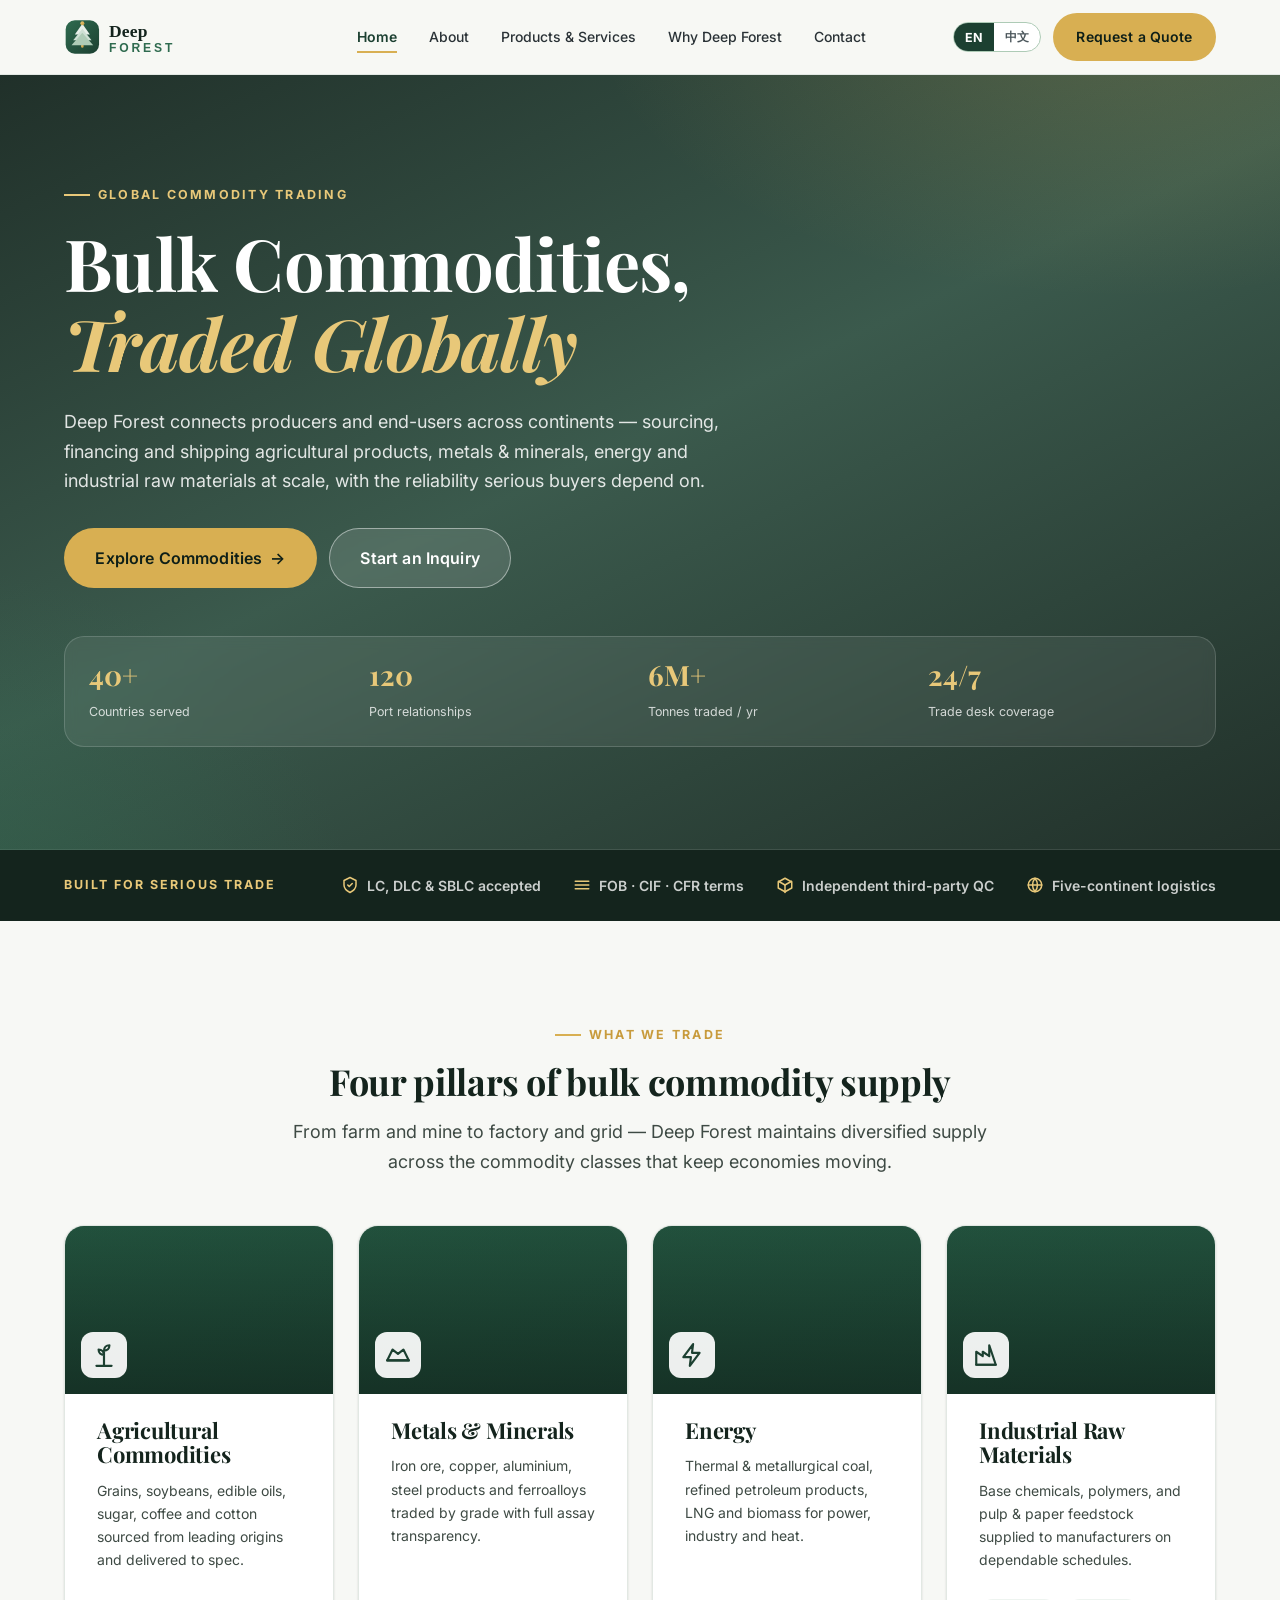
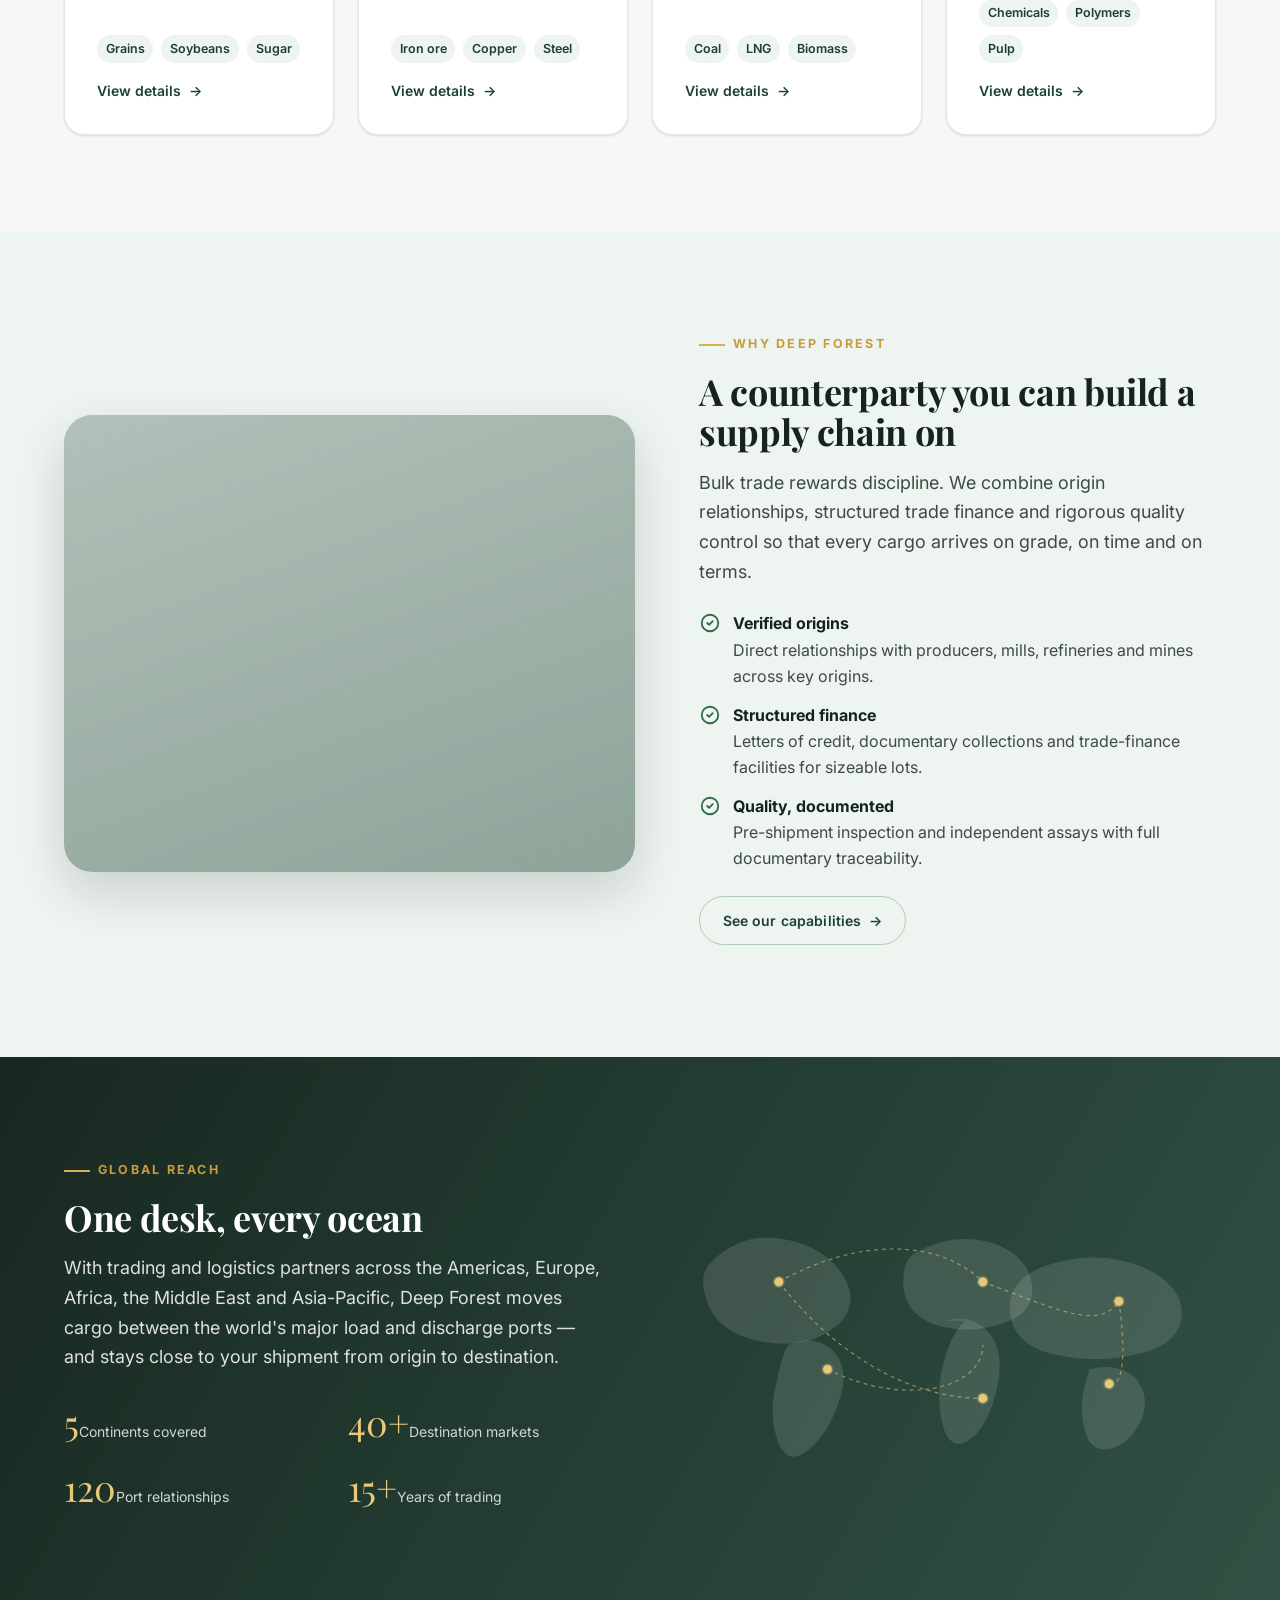
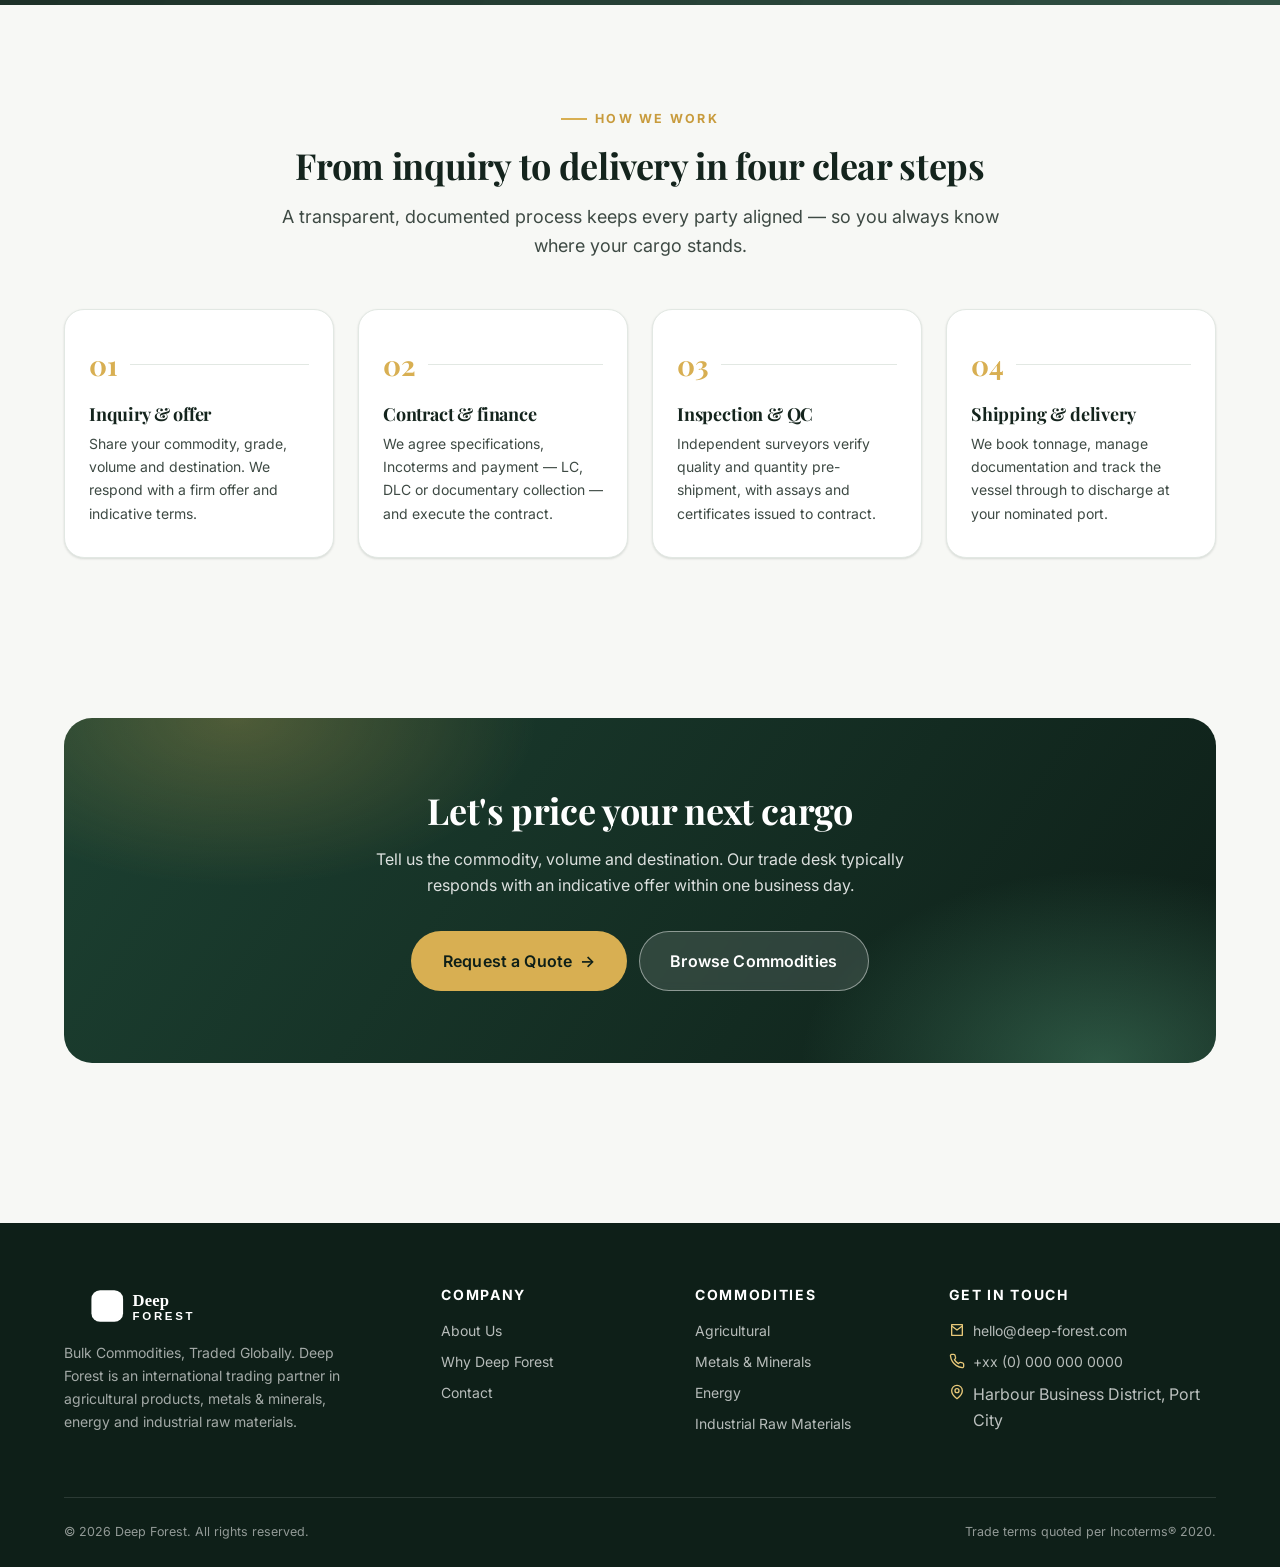
==== index.html @ 73014ac4 "Initial commit: deep-forest bilingual site" ====
<!DOCTYPE html>
<html lang="en">
<head>
  <meta charset="UTF-8" />
  <meta name="viewport" content="width=device-width, initial-scale=1.0" />
  <title>Deep Forest — Bulk Commodities, Traded Globally</title>
  <meta name="description" content="Deep Forest is a global trading partner in bulk commodities — agricultural products, metals & minerals, energy and industrial raw materials — delivered reliably across continents." />
  <meta name="theme-color" content="#1c4031" />

  <!-- Open Graph -->
  <meta property="og:type" content="website" />
  <meta property="og:site_name" content="Deep Forest" />
  <meta property="og:title" content="Deep Forest — Bulk Commodities, Traded Globally" />
  <meta property="og:description" content="A trusted partner for large-scale international trade in agricultural products, metals & minerals, energy and industrial raw materials." />
  <meta property="og:image" content="https://images.unsplash.com/photo-1448375240586-882707db888b?auto=format&fit=crop&w=1200&q=70" />
  <meta name="twitter:card" content="summary_large_image" />

  <link rel="icon" type="image/svg+xml" href="favicon.svg" />
  <link rel="preconnect" href="https://fonts.googleapis.com" />
  <link rel="preconnect" href="https://fonts.gstatic.com" crossorigin />
  <link href="https://fonts.googleapis.com/css2?family=Inter:wght@400;500;600;700&family=Playfair+Display:ital,wght@0,500;0,600;0,700;1,500;1,600&display=swap" rel="stylesheet" />
  <link rel="stylesheet" href="assets/styles.css" />
</head>
<body data-current-lang="en">
  <a class="skip-link" href="#main" data-en="Skip to main content" data-zh="跳到主要内容">Skip to main content</a>

  <!-- ===================== HEADER ===================== -->
  <header class="site-header">
    <div class="container header-inner">
      <a href="index.html" class="brand" aria-label="Deep Forest — home">
        <img src="assets/logo.svg" alt="Deep Forest" width="248" height="48" />
      </a>

      <nav class="primary-nav" aria-label="Primary">
        <ul class="nav-list">
          <li><a href="index.html" aria-current="page" data-en="Home" data-zh="首页">Home</a></li>
          <li><a href="about.html" data-en="About" data-zh="关于我们">About</a></li>
          <li><a href="products.html" data-en="Products &amp; Services" data-zh="产品与服务">Products &amp; Services</a></li>
          <li><a href="capabilities.html" data-en="Why Deep Forest" data-zh="选择我们">Why Deep Forest</a></li>
          <li><a href="contact.html" data-en="Contact" data-zh="联系我们">Contact</a></li>
        </ul>
      </nav>

      <div class="header-actions">
        <div class="lang-toggle" role="group" aria-label="Language">
          <button type="button" data-lang="en" aria-pressed="true">EN</button>
          <button type="button" data-lang="zh" aria-pressed="false">中文</button>
        </div>
        <a href="contact.html" class="btn btn--gold btn--header" data-en="Request a Quote" data-zh="获取报价">Request a Quote</a>
        <button class="nav-toggle" type="button" aria-expanded="false" aria-controls="primary-nav" data-en-aria="Toggle menu" data-zh-aria="切换菜单" aria-label="Toggle menu">
          <span class="bars" aria-hidden="true"></span>
        </button>
      </div>
    </div>
  </header>
  <div class="nav-backdrop" aria-hidden="true"></div>

  <main id="main">
    <!-- ===================== HERO ===================== -->
    <section class="hero">
      <div class="container hero-inner">
        <div class="hero-content">
          <span class="eyebrow" data-en="Global Commodity Trading" data-zh="全球大宗商品贸易">Global Commodity Trading</span>
          <h1 data-en="Bulk Commodities," data-zh="大宗商品，">Bulk Commodities,
            <span class="accent" data-en="Traded Globally" data-zh="全球贸易">Traded Globally</span>
          </h1>
          <p class="hero-sub" data-en="Deep Forest connects producers and end-users across continents — sourcing, financing and shipping agricultural products, metals &amp; minerals, energy and industrial raw materials at scale, with the reliability serious buyers depend on." data-zh="Deep Forest（深林）连接全球的生产商与终端用户——大规模采购、融资并运输农产品、金属与矿产、能源及工业原材料，以严谨买家所信赖的可靠性履约交付。">Deep Forest connects producers and end-users across continents — sourcing, financing and shipping agricultural products, metals &amp; minerals, energy and industrial raw materials at scale, with the reliability serious buyers depend on.</p>
          <div class="hero-cta">
            <a href="products.html" class="btn btn--gold btn--lg" data-en="Explore Commodities" data-zh="浏览商品">Explore Commodities <span class="arrow" aria-hidden="true">→</span></a>
            <a href="contact.html" class="btn btn--light btn--lg" data-en="Start an Inquiry" data-zh="开始咨询">Start an Inquiry</a>
          </div>
        </div>

        <div class="hero-stats reveal" aria-label="Key figures">
          <div class="stat">
            <span class="num">40+</span>
            <span class="label" data-en="Countries served" data-zh="服务国家">Countries served</span>
          </div>
          <div class="stat">
            <span class="num">120</span>
            <span class="label" data-en="Port relationships" data-zh="合作港口">Port relationships</span>
          </div>
          <div class="stat">
            <span class="num">6M+</span>
            <span class="label" data-en="Tonnes traded / yr" data-zh="年交易量（吨）">Tonnes traded / yr</span>
          </div>
          <div class="stat">
            <span class="num">24/7</span>
            <span class="label" data-en="Trade desk coverage" data-zh="交易台全天候">Trade desk coverage</span>
          </div>
        </div>
      </div>
    </section>

    <!-- ===================== TRUST BAR ===================== -->
    <section class="trust-bar">
      <div class="container">
        <span class="trust-label" data-en="Built for serious trade" data-zh="为严谨贸易而建">Built for serious trade</span>
        <ul class="trust-items">
          <li>
            <svg viewBox="0 0 24 24" fill="none" stroke-width="2" stroke-linecap="round" stroke-linejoin="round" aria-hidden="true"><path d="M12 2 4 6v6c0 5 3.4 7.7 8 10 4.6-2.3 8-5 8-10V6l-8-4z"/><path d="m9 12 2 2 4-4"/></svg>
            <span data-en="LC, DLC &amp; SBLC accepted" data-zh="接受 LC / DLC / SBLC">LC, DLC &amp; SBLC accepted</span>
          </li>
          <li>
            <svg viewBox="0 0 24 24" fill="none" stroke-width="2" stroke-linecap="round" stroke-linejoin="round" aria-hidden="true"><path d="M3 7h18M3 12h18M3 17h18"/></svg>
            <span data-en="FOB · CIF · CFR terms" data-zh="FOB · CIF · CFR 条款">FOB · CIF · CFR terms</span>
          </li>
          <li>
            <svg viewBox="0 0 24 24" fill="none" stroke-width="2" stroke-linecap="round" stroke-linejoin="round" aria-hidden="true"><path d="M21 16V8l-9-5-9 5v8l9 5 9-5z"/><path d="m3.3 7 8.7 5 8.7-5"/><path d="M12 22V12"/></svg>
            <span data-en="Independent third-party QC" data-zh="独立第三方质检">Independent third-party QC</span>
          </li>
          <li>
            <svg viewBox="0 0 24 24" fill="none" stroke-width="2" stroke-linecap="round" stroke-linejoin="round" aria-hidden="true"><circle cx="12" cy="12" r="9"/><path d="M3 12h18M12 3a14 14 0 0 1 0 18M12 3a14 14 0 0 0 0 18"/></svg>
            <span data-en="Five-continent logistics" data-zh="五大洲物流">Five-continent logistics</span>
          </li>
        </ul>
      </div>
    </section>

    <!-- ===================== CATEGORY HIGHLIGHTS ===================== -->
    <section class="section" id="commodities">
      <div class="container">
        <div class="section-head center reveal">
          <span class="eyebrow" data-en="What We Trade" data-zh="我们的经营品类">What We Trade</span>
          <h2 data-en="Four pillars of bulk commodity supply" data-zh="大宗商品供应的四大支柱">Four pillars of bulk commodity supply</h2>
          <p data-en="From farm and mine to factory and grid — Deep Forest maintains diversified supply across the commodity classes that keep economies moving." data-zh="从农场、矿山到工厂与电网——Deep Forest 在维系经济运转的各类大宗商品中保持多元化供应。">From farm and mine to factory and grid — Deep Forest maintains diversified supply across the commodity classes that keep economies moving.</p>
        </div>

        <div class="grid grid-4">
          <!-- Agricultural -->
          <article class="card cat-card reveal">
            <div class="cat-visual" style="background-image:linear-gradient(150deg,rgba(28,64,49,.15),rgba(28,64,49,.35)),url('https://images.unsplash.com/photo-1574323347407-f5e1ad6d020b?auto=format&fit=crop&w=800&q=70')">
              <span class="cat-icon" aria-hidden="true">
                <svg viewBox="0 0 24 24" fill="none" stroke-width="2" stroke-linecap="round" stroke-linejoin="round"><path d="M12 22V8M12 8c0-3 2-5 5-5 0 3-2 5-5 5zM12 12c0-3-2-5-5-5 0 3 2 5 5 5z"/><path d="M5 22h14"/></svg>
              </span>
            </div>
            <div class="cat-body">
              <h3 data-en="Agricultural Commodities" data-zh="农产品">Agricultural Commodities</h3>
              <p data-en="Grains, soybeans, edible oils, sugar, coffee and cotton sourced from leading origins and delivered to spec." data-zh="谷物、大豆、食用油、食糖、咖啡与棉花，源自主要产区，按规格交付。">Grains, soybeans, edible oils, sugar, coffee and cotton sourced from leading origins and delivered to spec.</p>
              <ul class="cat-tags">
                <li data-en="Grains" data-zh="谷物">Grains</li>
                <li data-en="Soybeans" data-zh="大豆">Soybeans</li>
                <li data-en="Sugar" data-zh="食糖">Sugar</li>
              </ul>
              <a href="products.html#agricultural" class="card-link" data-en="View details" data-zh="查看详情">View details <span class="arrow" aria-hidden="true">→</span></a>
            </div>
          </article>

          <!-- Metals -->
          <article class="card cat-card reveal d1">
            <div class="cat-visual" style="background-image:linear-gradient(150deg,rgba(28,64,49,.15),rgba(28,64,49,.35)),url('https://images.unsplash.com/photo-1605557202138-077a1597d56e?auto=format&fit=crop&w=800&q=70')">
              <span class="cat-icon" aria-hidden="true">
                <svg viewBox="0 0 24 24" fill="none" stroke-width="2" stroke-linecap="round" stroke-linejoin="round"><path d="M2 17 7 7l5 4 5-4 5 10z"/><path d="M2 17h20"/></svg>
              </span>
            </div>
            <div class="cat-body">
              <h3 data-en="Metals &amp; Minerals" data-zh="金属与矿产">Metals &amp; Minerals</h3>
              <p data-en="Iron ore, copper, aluminium, steel products and ferroalloys traded by grade with full assay transparency." data-zh="铁矿石、铜、铝、钢材与铁合金，按品级交易，化验数据完全透明。">Iron ore, copper, aluminium, steel products and ferroalloys traded by grade with full assay transparency.</p>
              <ul class="cat-tags">
                <li data-en="Iron ore" data-zh="铁矿石">Iron ore</li>
                <li data-en="Copper" data-zh="铜">Copper</li>
                <li data-en="Steel" data-zh="钢材">Steel</li>
              </ul>
              <a href="products.html#metals" class="card-link" data-en="View details" data-zh="查看详情">View details <span class="arrow" aria-hidden="true">→</span></a>
            </div>
          </article>

          <!-- Energy -->
          <article class="card cat-card reveal d2">
            <div class="cat-visual" style="background-image:linear-gradient(150deg,rgba(28,64,49,.15),rgba(28,64,49,.35)),url('https://images.unsplash.com/photo-1466611653911-95081537e5b7?auto=format&fit=crop&w=800&q=70')">
              <span class="cat-icon" aria-hidden="true">
                <svg viewBox="0 0 24 24" fill="none" stroke-width="2" stroke-linecap="round" stroke-linejoin="round"><path d="M13 2 4 14h7l-1 8 9-12h-7l1-8z"/></svg>
              </span>
            </div>
            <div class="cat-body">
              <h3 data-en="Energy" data-zh="能源">Energy</h3>
              <p data-en="Thermal &amp; metallurgical coal, refined petroleum products, LNG and biomass for power, industry and heat." data-zh="动力煤与冶金煤、成品油、液化天然气及生物质，供电力、工业与供热使用。">Thermal &amp; metallurgical coal, refined petroleum products, LNG and biomass for power, industry and heat.</p>
              <ul class="cat-tags">
                <li data-en="Coal" data-zh="煤炭">Coal</li>
                <li data-en="LNG" data-zh="液化天然气">LNG</li>
                <li data-en="Biomass" data-zh="生物质">Biomass</li>
              </ul>
              <a href="products.html#energy" class="card-link" data-en="View details" data-zh="查看详情">View details <span class="arrow" aria-hidden="true">→</span></a>
            </div>
          </article>

          <!-- Industrial -->
          <article class="card cat-card reveal d3">
            <div class="cat-visual" style="background-image:linear-gradient(150deg,rgba(28,64,49,.15),rgba(28,64,49,.35)),url('https://images.unsplash.com/photo-1581091226825-a6a2a5aee158?auto=format&fit=crop&w=800&q=70')">
              <span class="cat-icon" aria-hidden="true">
                <svg viewBox="0 0 24 24" fill="none" stroke-width="2" stroke-linecap="round" stroke-linejoin="round"><path d="M3 21V9l6 4V9l6 4V3l6 18z"/><path d="M3 21h18"/></svg>
              </span>
            </div>
            <div class="cat-body">
              <h3 data-en="Industrial Raw Materials" data-zh="工业原材料">Industrial Raw Materials</h3>
              <p data-en="Base chemicals, polymers, and pulp &amp; paper feedstock supplied to manufacturers on dependable schedules." data-zh="基础化工品、聚合物及纸浆与纸张原料，按可靠的排期供应给制造企业。">Base chemicals, polymers, and pulp &amp; paper feedstock supplied to manufacturers on dependable schedules.</p>
              <ul class="cat-tags">
                <li data-en="Chemicals" data-zh="化工品">Chemicals</li>
                <li data-en="Polymers" data-zh="聚合物">Polymers</li>
                <li data-en="Pulp" data-zh="纸浆">Pulp</li>
              </ul>
              <a href="products.html#industrial" class="card-link" data-en="View details" data-zh="查看详情">View details <span class="arrow" aria-hidden="true">→</span></a>
            </div>
          </article>
        </div>
      </div>
    </section>

    <!-- ===================== WHY US (split) ===================== -->
    <section class="section" style="background:var(--green-50);">
      <div class="container">
        <div class="split">
          <div class="split-media" style="background-image:linear-gradient(160deg,rgba(20,36,29,.2),rgba(28,64,49,.4)),url('https://images.unsplash.com/photo-1601584115197-04ecc0da31d7?auto=format&fit=crop&w=1200&q=70');" role="img" aria-label="Bulk carrier loading at a deep-water port"></div>
          <div class="split-body reveal">
            <span class="eyebrow" data-en="Why Deep Forest" data-zh="为何选择我们">Why Deep Forest</span>
            <h2 data-en="A counterparty you can build a supply chain on" data-zh="值得依托构建供应链的交易对手">A counterparty you can build a supply chain on</h2>
            <p class="lead" data-en="Bulk trade rewards discipline. We combine origin relationships, structured trade finance and rigorous quality control so that every cargo arrives on grade, on time and on terms." data-zh="大宗贸易奖励严谨。我们融合产地关系、结构化贸易融资与严格的质量控制，确保每一批货物均按品级、按时、按约到达。">Bulk trade rewards discipline. We combine origin relationships, structured trade finance and rigorous quality control so that every cargo arrives on grade, on time and on terms.</p>
            <ul class="split-list">
              <li>
                <svg viewBox="0 0 24 24" fill="none" stroke-width="2" stroke-linecap="round" stroke-linejoin="round" aria-hidden="true"><path d="m9 12 2 2 4-4"/><circle cx="12" cy="12" r="9"/></svg>
                <span><strong data-en="Verified origins" data-zh="经核验的产地">Verified origins</strong><span data-en="Direct relationships with producers, mills, refineries and mines across key origins." data-zh="与各主要产区的生产商、工厂、炼厂及矿山建立直接关系。">Direct relationships with producers, mills, refineries and mines across key origins.</span></span>
              </li>
              <li>
                <svg viewBox="0 0 24 24" fill="none" stroke-width="2" stroke-linecap="round" stroke-linejoin="round" aria-hidden="true"><path d="m9 12 2 2 4-4"/><circle cx="12" cy="12" r="9"/></svg>
                <span><strong data-en="Structured finance" data-zh="结构化融资">Structured finance</strong><span data-en="Letters of credit, documentary collections and trade-finance facilities for sizeable lots." data-zh="为大宗批量提供信用证、跟单托收及贸易融资工具。">Letters of credit, documentary collections and trade-finance facilities for sizeable lots.</span></span>
              </li>
              <li>
                <svg viewBox="0 0 24 24" fill="none" stroke-width="2" stroke-linecap="round" stroke-linejoin="round" aria-hidden="true"><path d="m9 12 2 2 4-4"/><circle cx="12" cy="12" r="9"/></svg>
                <span><strong data-en="Quality, documented" data-zh="质量可溯">Quality, documented</strong><span data-en="Pre-shipment inspection and independent assays with full documentary traceability." data-zh="提供装运前检验与独立化验，全程单证可追溯。">Pre-shipment inspection and independent assays with full documentary traceability.</span></span>
              </li>
            </ul>
            <p style="margin-top:var(--sp-5);">
              <a href="capabilities.html" class="btn btn--ghost" data-en="See our capabilities" data-zh="了解我们的能力">See our capabilities <span class="arrow" aria-hidden="true">→</span></a>
            </p>
          </div>
        </div>
      </div>
    </section>

    <!-- ===================== GLOBAL REACH BAND ===================== -->
    <section class="reach section">
      <div class="container">
        <div class="reach-grid">
          <div class="reveal">
            <span class="eyebrow" data-en="Global Reach" data-zh="全球网络">Global Reach</span>
            <h2 data-en="One desk, every ocean" data-zh="一个交易台，连通各大洋">One desk, every ocean</h2>
            <p class="lead" data-en="With trading and logistics partners across the Americas, Europe, Africa, the Middle East and Asia-Pacific, Deep Forest moves cargo between the world's major load and discharge ports — and stays close to your shipment from origin to destination." data-zh="凭借遍布美洲、欧洲、非洲、中东及亚太的贸易与物流伙伴，Deep Forest 在全球主要装卸港之间调运货物——从起运地到目的地，全程紧随您的货物。">With trading and logistics partners across the Americas, Europe, Africa, the Middle East and Asia-Pacific, Deep Forest moves cargo between the world's major load and discharge ports — and stays close to your shipment from origin to destination.</p>
            <div class="reach-stats">
              <div class="stat"><span class="num">5</span><span class="label" data-en="Continents covered" data-zh="覆盖大洲">Continents covered</span></div>
              <div class="stat"><span class="num">40+</span><span class="label" data-en="Destination markets" data-zh="目的地市场">Destination markets</span></div>
              <div class="stat"><span class="num">120</span><span class="label" data-en="Port relationships" data-zh="合作港口">Port relationships</span></div>
              <div class="stat"><span class="num">15+</span><span class="label" data-en="Years of trading" data-zh="贸易经验（年）">Years of trading</span></div>
            </div>
          </div>

          <div class="reveal d2">
            <svg class="reach-map" viewBox="0 0 560 320" role="img" aria-label="Stylised world map showing Deep Forest trade routes">
              <!-- Abstract landmasses -->
              <path class="land" d="M40 90 q30-30 70-25 q40 6 60 30 q25 30 5 55 q-30 30-80 22 q-50-8-60-45 q-8-25 5-37z"/>
              <path class="land" d="M120 175 q25-12 45 5 q18 18 8 50 q-12 38-35 55 q-18 13-28-8 q-12-30-2-65 q6-30 12-37z"/>
              <path class="land" d="M250 80 q40-22 80-10 q35 12 40 40 q5 28-22 40 q-40 16-78 4 q-32-12-32-44 q0-22 12-30z"/>
              <path class="land" d="M280 150 q30-8 48 14 q15 22 6 58 q-10 40-30 52 q-16 9-24-12 q-10-34 0-70 q8-30 22-42z"/>
              <path class="land" d="M380 95 q55-20 105 0 q40 18 40 48 q-2 30-40 40 q-55 14-105-2 q-35-14-32-50 q2-22 32-36z"/>
              <path class="land" d="M430 200 q30-8 48 10 q14 18 6 40 q-12 28-34 32 q-18 3-24-16 q-8-28 0-52 q3-12 4-14z"/>

              <!-- Trade routes -->
              <path class="route" d="M110 110 C 200 60, 280 70, 320 110"/>
              <path class="route" d="M320 110 C 400 140, 440 160, 460 130"/>
              <path class="route" d="M160 200 C 240 240, 320 220, 320 175"/>
              <path class="route" d="M460 130 C 470 200, 460 220, 450 215"/>
              <path class="route" d="M110 110 C 180 200, 260 230, 320 230"/>

              <!-- Hub nodes with pulse -->
              <g><circle class="pulse" cx="110" cy="110" r="6"/><circle class="dot" cx="110" cy="110" r="4.5"/></g>
              <g><circle class="pulse" cx="320" cy="110" r="6"/><circle class="dot" cx="320" cy="110" r="4.5"/></g>
              <g><circle class="pulse" cx="460" cy="130" r="6"/><circle class="dot" cx="460" cy="130" r="4.5"/></g>
              <g><circle class="pulse" cx="320" cy="230" r="6"/><circle class="dot" cx="320" cy="230" r="4.5"/></g>
              <g><circle class="pulse" cx="160" cy="200" r="6"/><circle class="dot" cx="160" cy="200" r="4.5"/></g>
              <g><circle class="pulse" cx="450" cy="215" r="6"/><circle class="dot" cx="450" cy="215" r="4.5"/></g>
            </svg>
          </div>
        </div>
      </div>
    </section>

    <!-- ===================== PROCESS / HOW WE WORK ===================== -->
    <section class="section">
      <div class="container">
        <div class="section-head center reveal">
          <span class="eyebrow" data-en="How We Work" data-zh="合作流程">How We Work</span>
          <h2 data-en="From inquiry to delivery in four clear steps" data-zh="从询盘到交付，四步清晰可控">From inquiry to delivery in four clear steps</h2>
          <p data-en="A transparent, documented process keeps every party aligned — so you always know where your cargo stands." data-zh="透明、可溯的流程让各方步调一致——您始终掌握货物所处的环节。">A transparent, documented process keeps every party aligned — so you always know where your cargo stands.</p>
        </div>

        <div class="steps">
          <div class="step reveal">
            <span class="step-num"><span class="line" aria-hidden="true"></span></span>
            <h3 data-en="Inquiry &amp; offer" data-zh="询盘与报价">Inquiry &amp; offer</h3>
            <p data-en="Share your commodity, grade, volume and destination. We respond with a firm offer and indicative terms." data-zh="告知商品、品级、数量与目的地，我们回复实盘报价与指示性条款。">Share your commodity, grade, volume and destination. We respond with a firm offer and indicative terms.</p>
          </div>
          <div class="step reveal d1">
            <span class="step-num"><span class="line" aria-hidden="true"></span></span>
            <h3 data-en="Contract &amp; finance" data-zh="合同与融资">Contract &amp; finance</h3>
            <p data-en="We agree specifications, Incoterms and payment — LC, DLC or documentary collection — and execute the contract." data-zh="确定规格、贸易术语与付款方式（LC、DLC 或跟单托收），并签订合同。">We agree specifications, Incoterms and payment — LC, DLC or documentary collection — and execute the contract.</p>
          </div>
          <div class="step reveal d2">
            <span class="step-num"><span class="line" aria-hidden="true"></span></span>
            <h3 data-en="Inspection &amp; QC" data-zh="检验与质控">Inspection &amp; QC</h3>
            <p data-en="Independent surveyors verify quality and quantity pre-shipment, with assays and certificates issued to contract." data-zh="独立检验机构于装运前核验质量与数量，按合同出具化验报告与证书。">Independent surveyors verify quality and quantity pre-shipment, with assays and certificates issued to contract.</p>
          </div>
          <div class="step reveal d3">
            <span class="step-num"><span class="line" aria-hidden="true"></span></span>
            <h3 data-en="Shipping &amp; delivery" data-zh="运输与交付">Shipping &amp; delivery</h3>
            <p data-en="We book tonnage, manage documentation and track the vessel through to discharge at your nominated port." data-zh="我们订舱、管理单证，并跟踪船舶直至在您指定港口卸货。">We book tonnage, manage documentation and track the vessel through to discharge at your nominated port.</p>
          </div>
        </div>
      </div>
    </section>

    <!-- ===================== CTA BAND ===================== -->
    <section class="section--tight">
      <div class="container">
        <div class="cta-band reveal">
          <h2 data-en="Let's price your next cargo" data-zh="为您的下一批货物报价">Let's price your next cargo</h2>
          <p data-en="Tell us the commodity, volume and destination. Our trade desk typically responds with an indicative offer within one business day." data-zh="告诉我们商品、数量与目的地。我们的交易台通常在一个工作日内给出指示性报价。">Tell us the commodity, volume and destination. Our trade desk typically responds with an indicative offer within one business day.</p>
          <div class="hero-cta">
            <a href="contact.html" class="btn btn--gold btn--lg" data-en="Request a Quote" data-zh="获取报价">Request a Quote <span class="arrow" aria-hidden="true">→</span></a>
            <a href="products.html" class="btn btn--light btn--lg" data-en="Browse Commodities" data-zh="浏览商品">Browse Commodities</a>
          </div>
        </div>
      </div>
    </section>
  </main>

  <!-- ===================== FOOTER ===================== -->
  <footer class="site-footer">
    <div class="container">
      <div class="footer-top">
        <div class="footer-brand">
          <img src="assets/logo.svg" alt="Deep Forest" width="248" height="48" />
          <p data-en="Bulk Commodities, Traded Globally. Deep Forest is an international trading partner in agricultural products, metals &amp; minerals, energy and industrial raw materials." data-zh="大宗商品，全球贸易。Deep Forest 是农产品、金属与矿产、能源及工业原材料领域的国际贸易伙伴。">Bulk Commodities, Traded Globally. Deep Forest is an international trading partner in agricultural products, metals &amp; minerals, energy and industrial raw materials.</p>
        </div>
        <div class="footer-col">
          <h4 data-en="Company" data-zh="公司">Company</h4>
          <ul>
            <li><a href="about.html" data-en="About Us" data-zh="关于我们">About Us</a></li>
            <li><a href="capabilities.html" data-en="Why Deep Forest" data-zh="选择我们">Why Deep Forest</a></li>
            <li><a href="contact.html" data-en="Contact" data-zh="联系我们">Contact</a></li>
          </ul>
        </div>
        <div class="footer-col">
          <h4 data-en="Commodities" data-zh="商品">Commodities</h4>
          <ul>
            <li><a href="products.html#agricultural" data-en="Agricultural" data-zh="农产品">Agricultural</a></li>
            <li><a href="products.html#metals" data-en="Metals &amp; Minerals" data-zh="金属与矿产">Metals &amp; Minerals</a></li>
            <li><a href="products.html#energy" data-en="Energy" data-zh="能源">Energy</a></li>
            <li><a href="products.html#industrial" data-en="Industrial Raw Materials" data-zh="工业原材料">Industrial Raw Materials</a></li>
          </ul>
        </div>
        <div class="footer-col">
          <h4 data-en="Get in touch" data-zh="联系方式">Get in touch</h4>
          <div class="contact-line">
            <svg viewBox="0 0 24 24" fill="none" stroke-width="2" stroke-linecap="round" stroke-linejoin="round" aria-hidden="true"><path d="M4 4h16v16H4z"/><path d="m4 6 8 6 8-6"/></svg>
            <a href="mailto:hello@deep-forest.com">hello@deep-forest.com</a>
          </div>
          <div class="contact-line">
            <svg viewBox="0 0 24 24" fill="none" stroke-width="2" stroke-linecap="round" stroke-linejoin="round" aria-hidden="true"><path d="M22 16.9v3a2 2 0 0 1-2.2 2 19.8 19.8 0 0 1-8.6-3 19.5 19.5 0 0 1-6-6 19.8 19.8 0 0 1-3-8.6A2 2 0 0 1 4.1 2h3a2 2 0 0 1 2 1.7c.1 1 .4 1.9.7 2.8a2 2 0 0 1-.4 2.1L8.1 9.9a16 16 0 0 0 6 6l1.3-1.3a2 2 0 0 1 2.1-.5c.9.3 1.8.6 2.8.7a2 2 0 0 1 1.7 2z"/></svg>
            <a href="tel:+0000000000">+xx (0) 000 000 0000</a>
          </div>
          <div class="contact-line">
            <svg viewBox="0 0 24 24" fill="none" stroke-width="2" stroke-linecap="round" stroke-linejoin="round" aria-hidden="true"><path d="M20 10c0 6-8 12-8 12s-8-6-8-12a8 8 0 0 1 16 0z"/><circle cx="12" cy="10" r="3"/></svg>
            <span data-en="Harbour Business District, Port City" data-zh="港城·海港商务区">Harbour Business District, Port City</span>
          </div>
        </div>
      </div>
      <div class="footer-bottom">
        <span>&copy; <span data-year>2026</span> Deep Forest. <span data-en="All rights reserved." data-zh="版权所有。">All rights reserved.</span></span>
        <span class="legal">
          <span data-en="Trade terms quoted per Incoterms® 2020." data-zh="贸易条款按《国际贸易术语解释通则 2020》报价。">Trade terms quoted per Incoterms® 2020.</span>
        </span>
      </div>
    </div>
  </footer>

  <script src="assets/script.js"></script>
</body>
</html>
---- assets/styles.css ----
/* ===========================================================
   Deep Forest — Shared Stylesheet
   Brand: deep forest green + charcoal + gold accent
   Plain modern CSS, design tokens in :root
   =========================================================== */

/* ---------- Design Tokens ---------- */
:root {
  /* Brand palette */
  --green-900: #0e1f18;
  --green-800: #14241d;
  --green-700: #1c4031;
  --green-600: #245741;
  --green-500: #2f6b4f;
  --green-400: #4a8a6b;
  --green-200: #aecbb6;
  --green-100: #d9e7df;
  --green-50:  #eef4f0;

  --charcoal-900: #14181a;
  --charcoal-800: #1d2326;
  --charcoal-700: #2a3236;
  --charcoal-500: #4b565b;
  --charcoal-300: #8a969b;

  --gold-600: #c89b3c;
  --gold-500: #d8af52;
  --gold-400: #e8c879;
  --gold-100: #f6ecd2;

  --paper:   #f7f8f5;
  --surface: #ffffff;
  --ink:     #16201b;
  --ink-soft:#3e4a44;
  --line:    #e2e8e3;

  /* Semantic */
  --bg:        var(--paper);
  --text:      var(--ink);
  --text-soft: var(--ink-soft);
  --brand:     var(--green-500);
  --brand-dark:var(--green-700);
  --accent:    var(--gold-500);

  /* Typography */
  --font-display: "Playfair Display", Georgia, "Times New Roman", serif;
  --font-body: "Inter", -apple-system, BlinkMacSystemFont, "Segoe UI", Roboto, Arial, sans-serif;

  --fs-xs: 0.78rem;
  --fs-sm: 0.875rem;
  --fs-base: 1rem;
  --fs-md: 1.125rem;
  --fs-lg: 1.375rem;
  --fs-xl: 1.75rem;
  --fs-2xl: 2.25rem;
  --fs-3xl: 3rem;
  --fs-4xl: clamp(2.6rem, 6vw, 4.5rem);

  /* Spacing scale */
  --sp-1: 0.25rem;
  --sp-2: 0.5rem;
  --sp-3: 0.75rem;
  --sp-4: 1rem;
  --sp-5: 1.5rem;
  --sp-6: 2rem;
  --sp-7: 3rem;
  --sp-8: 4rem;
  --sp-9: 6rem;

  /* Radius */
  --r-sm: 6px;
  --r-md: 12px;
  --r-lg: 20px;
  --r-xl: 28px;
  --r-pill: 999px;

  /* Shadows */
  --sh-sm: 0 1px 2px rgba(14, 31, 24, .06), 0 1px 3px rgba(14, 31, 24, .08);
  --sh-md: 0 8px 24px rgba(14, 31, 24, .10);
  --sh-lg: 0 20px 50px rgba(14, 31, 24, .16);
  --sh-gold: 0 10px 30px rgba(200, 155, 60, .28);

  /* Layout */
  --container: 1200px;
  --header-h: 74px;
  --ease: cubic-bezier(.22, .61, .36, 1);
}

/* ---------- Reset / Base ---------- */
*, *::before, *::after { box-sizing: border-box; }

html { scroll-behavior: smooth; -webkit-text-size-adjust: 100%; }

body {
  margin: 0;
  font-family: var(--font-body);
  font-size: var(--fs-base);
  line-height: 1.65;
  color: var(--text);
  background: var(--bg);
  -webkit-font-smoothing: antialiased;
  text-rendering: optimizeLegibility;
  overflow-x: hidden;
}

h1, h2, h3, h4 {
  font-family: var(--font-display);
  line-height: 1.12;
  font-weight: 700;
  color: var(--green-800);
  margin: 0 0 var(--sp-4);
  letter-spacing: -0.01em;
}

p { margin: 0 0 var(--sp-4); }

a { color: var(--brand-dark); text-decoration: none; transition: color .2s var(--ease); }
a:hover { color: var(--green-500); }

img, svg { max-width: 100%; display: block; }

ul { margin: 0; padding: 0; list-style: none; }

:lang(zh) body { letter-spacing: 0; }
:lang(zh) h1, :lang(zh) h2, :lang(zh) h3, :lang(zh) h4 { letter-spacing: 0; }

/* ---------- Accessibility ---------- */
:focus-visible {
  outline: 3px solid var(--gold-500);
  outline-offset: 2px;
  border-radius: 4px;
}

.skip-link {
  position: absolute;
  left: -999px;
  top: 0;
  background: var(--green-700);
  color: #fff;
  padding: var(--sp-3) var(--sp-5);
  z-index: 200;
  border-radius: 0 0 var(--r-md) 0;
}
.skip-link:focus { left: 0; color: #fff; }

.visually-hidden {
  position: absolute !important;
  width: 1px; height: 1px;
  padding: 0; margin: -1px;
  overflow: hidden; clip: rect(0 0 0 0);
  white-space: nowrap; border: 0;
}

/* ---------- Layout helpers ---------- */
.container {
  width: 100%;
  max-width: var(--container);
  margin-inline: auto;
  padding-inline: var(--sp-5);
}

.section { padding-block: var(--sp-9); }
.section--tight { padding-block: var(--sp-8); }

.eyebrow {
  display: inline-flex;
  align-items: center;
  gap: var(--sp-2);
  font-family: var(--font-body);
  font-size: var(--fs-xs);
  font-weight: 700;
  letter-spacing: 0.18em;
  text-transform: uppercase;
  color: var(--gold-600);
  margin-bottom: var(--sp-4);
}
.eyebrow::before {
  content: "";
  width: 26px; height: 2px;
  background: var(--gold-500);
  display: inline-block;
}

.section-head { max-width: 720px; margin-bottom: var(--sp-7); }
.section-head.center { margin-inline: auto; text-align: center; }
.section-head.center .eyebrow { justify-content: center; }
.section-head h2 { font-size: var(--fs-2xl); }
.section-head p { color: var(--text-soft); font-size: var(--fs-md); margin-bottom: 0; }

.lead { font-size: var(--fs-md); color: var(--text-soft); }

/* ---------- Buttons ---------- */
.btn {
  --btn-bg: var(--green-700);
  --btn-fg: #fff;
  display: inline-flex;
  align-items: center;
  justify-content: center;
  gap: var(--sp-2);
  font-family: var(--font-body);
  font-weight: 600;
  font-size: var(--fs-sm);
  letter-spacing: 0.01em;
  padding: 0.85em 1.6em;
  border-radius: var(--r-pill);
  border: 1.5px solid transparent;
  background: var(--btn-bg);
  color: var(--btn-fg);
  cursor: pointer;
  transition: transform .2s var(--ease), box-shadow .2s var(--ease), background .2s var(--ease), color .2s var(--ease);
  white-space: nowrap;
}
.btn:hover { transform: translateY(-2px); box-shadow: var(--sh-md); color: #fff; }
.btn:active { transform: translateY(0); }

.btn--gold { --btn-bg: var(--gold-500); --btn-fg: var(--green-900); }
.btn--gold:hover { background: var(--gold-400); color: var(--green-900); box-shadow: var(--sh-gold); }

.btn--ghost {
  --btn-bg: transparent;
  --btn-fg: var(--green-700);
  border-color: var(--green-200);
}
.btn--ghost:hover { background: var(--green-50); color: var(--green-700); }

.btn--light {
  --btn-bg: rgba(255,255,255,.12);
  --btn-fg: #fff;
  border-color: rgba(255,255,255,.45);
  backdrop-filter: blur(4px);
}
.btn--light:hover { background: rgba(255,255,255,.22); }

.btn--lg { padding: 1em 1.9em; font-size: var(--fs-base); }
.btn .arrow { transition: transform .2s var(--ease); }
.btn:hover .arrow { transform: translateX(3px); }

/* ---------- Header ---------- */
.site-header {
  position: sticky;
  top: 0;
  z-index: 100;
  background: rgba(247, 248, 245, .82);
  backdrop-filter: saturate(160%) blur(12px);
  border-bottom: 1px solid var(--line);
  transition: box-shadow .25s var(--ease), background .25s var(--ease);
}
.site-header.scrolled { box-shadow: var(--sh-sm); background: rgba(247,248,245,.95); }

.header-inner {
  display: flex;
  align-items: center;
  justify-content: space-between;
  gap: var(--sp-4);
  min-height: var(--header-h);
}

.brand { display: inline-flex; align-items: center; }
.brand img { height: 40px; width: auto; }

.primary-nav { display: flex; align-items: center; }
.nav-list {
  display: flex;
  align-items: center;
  gap: var(--sp-2);
}
.nav-list a {
  display: inline-block;
  padding: var(--sp-2) var(--sp-3);
  font-size: var(--fs-sm);
  font-weight: 500;
  color: var(--charcoal-700);
  border-radius: var(--r-sm);
  position: relative;
}
.nav-list a::after {
  content: "";
  position: absolute;
  left: var(--sp-3); right: var(--sp-3);
  bottom: 4px; height: 2px;
  background: var(--gold-500);
  transform: scaleX(0);
  transform-origin: left;
  transition: transform .25s var(--ease);
}
.nav-list a:hover { color: var(--green-700); }
.nav-list a:hover::after { transform: scaleX(1); }
.nav-list a[aria-current="page"] { color: var(--green-700); font-weight: 600; }
.nav-list a[aria-current="page"]::after { transform: scaleX(1); }

.header-actions { display: flex; align-items: center; gap: var(--sp-3); }

/* Language toggle */
.lang-toggle {
  display: inline-flex;
  border: 1.5px solid var(--green-200);
  border-radius: var(--r-pill);
  overflow: hidden;
  background: var(--surface);
}
.lang-toggle button {
  font-family: var(--font-body);
  font-size: var(--fs-xs);
  font-weight: 700;
  letter-spacing: .03em;
  padding: 0.42em 0.85em;
  border: 0;
  background: transparent;
  color: var(--charcoal-500);
  cursor: pointer;
  transition: background .2s var(--ease), color .2s var(--ease);
}
.lang-toggle button[aria-pressed="true"] {
  background: var(--green-700);
  color: #fff;
}

.header-actions .btn--header { display: inline-flex; }

/* Hamburger */
.nav-toggle {
  display: none;
  width: 44px; height: 44px;
  align-items: center;
  justify-content: center;
  background: transparent;
  border: 1.5px solid var(--green-200);
  border-radius: var(--r-sm);
  cursor: pointer;
}
.nav-toggle .bars { position: relative; width: 22px; height: 2px; background: var(--green-800); display: block; transition: background .2s; }
.nav-toggle .bars::before, .nav-toggle .bars::after {
  content: ""; position: absolute; left: 0; width: 22px; height: 2px;
  background: var(--green-800); transition: transform .25s var(--ease), top .25s var(--ease);
}
.nav-toggle .bars::before { top: -7px; }
.nav-toggle .bars::after { top: 7px; }
.nav-toggle[aria-expanded="true"] .bars { background: transparent; }
.nav-toggle[aria-expanded="true"] .bars::before { top: 0; transform: rotate(45deg); }
.nav-toggle[aria-expanded="true"] .bars::after { top: 0; transform: rotate(-45deg); }

/* ---------- Hero ---------- */
.hero {
  position: relative;
  color: #fff;
  isolation: isolate;
  overflow: hidden;
  background:
    linear-gradient(155deg, rgba(14,31,24,.92) 0%, rgba(28,64,49,.86) 48%, rgba(20,36,29,.94) 100%),
    url("https://images.unsplash.com/photo-1448375240586-882707db888b?auto=format&fit=crop&w=1600&q=70");
  background-size: cover;
  background-position: center;
}
.hero::after {
  content: "";
  position: absolute; inset: 0; z-index: -1;
  background:
    radial-gradient(900px 500px at 88% -10%, rgba(216,175,82,.20), transparent 60%),
    radial-gradient(700px 600px at -5% 110%, rgba(47,107,79,.45), transparent 60%);
  pointer-events: none;
}
.hero-inner {
  display: grid;
  gap: var(--sp-7);
  padding-block: clamp(3.5rem, 8vw, 7rem);
}
.hero-content { max-width: 760px; }
.hero .eyebrow { color: var(--gold-400); }
.hero .eyebrow::before { background: var(--gold-400); }
.hero h1 {
  color: #fff;
  font-size: var(--fs-4xl);
  margin-bottom: var(--sp-5);
}
.hero h1 .accent { color: var(--gold-400); font-style: italic; }
.hero .hero-sub {
  font-size: var(--fs-md);
  color: rgba(255,255,255,.86);
  max-width: 60ch;
  margin-bottom: var(--sp-6);
}
.hero-cta { display: flex; flex-wrap: wrap; gap: var(--sp-3); }

/* hero stat strip */
.hero-stats {
  display: grid;
  grid-template-columns: repeat(4, 1fr);
  gap: var(--sp-4);
  padding: var(--sp-5);
  border-radius: var(--r-lg);
  background: rgba(255,255,255,.07);
  border: 1px solid rgba(255,255,255,.16);
  backdrop-filter: blur(6px);
}
.hero-stats .stat { text-align: left; }
.hero-stats .stat .num {
  font-family: var(--font-display);
  font-size: var(--fs-xl);
  font-weight: 700;
  color: var(--gold-400);
  line-height: 1;
}
.hero-stats .stat .label {
  font-size: var(--fs-xs);
  color: rgba(255,255,255,.78);
  margin-top: var(--sp-2);
  display: block;
}

/* ---------- Trust / logos bar ---------- */
.trust-bar {
  background: var(--green-800);
  color: rgba(255,255,255,.8);
  padding-block: var(--sp-5);
}
.trust-bar .container {
  display: flex;
  flex-wrap: wrap;
  align-items: center;
  justify-content: space-between;
  gap: var(--sp-5);
}
.trust-bar .trust-label { font-size: var(--fs-xs); letter-spacing: .16em; text-transform: uppercase; color: var(--gold-400); font-weight: 700; }
.trust-items { display: flex; flex-wrap: wrap; gap: var(--sp-6); }
.trust-items li { font-size: var(--fs-sm); font-weight: 600; color: rgba(255,255,255,.78); display: flex; align-items: center; gap: var(--sp-2); }
.trust-items svg { width: 18px; height: 18px; stroke: var(--gold-400); }

/* ---------- Cards / grids ---------- */
.grid { display: grid; gap: var(--sp-5); }
.grid-2 { grid-template-columns: repeat(2, 1fr); }
.grid-3 { grid-template-columns: repeat(3, 1fr); }
.grid-4 { grid-template-columns: repeat(4, 1fr); }

.card {
  background: var(--surface);
  border: 1px solid var(--line);
  border-radius: var(--r-lg);
  padding: var(--sp-6);
  box-shadow: var(--sh-sm);
  transition: transform .25s var(--ease), box-shadow .25s var(--ease), border-color .25s var(--ease);
}
.card:hover { transform: translateY(-5px); box-shadow: var(--sh-lg); border-color: var(--green-200); }

.icon-badge {
  width: 56px; height: 56px;
  display: grid; place-items: center;
  border-radius: var(--r-md);
  background: var(--green-50);
  color: var(--green-600);
  margin-bottom: var(--sp-4);
}
.icon-badge svg { width: 30px; height: 30px; stroke: var(--green-600); }

.card h3 { font-size: var(--fs-lg); }
.card p { color: var(--text-soft); margin-bottom: var(--sp-4); }
.card .card-link {
  font-weight: 600;
  font-size: var(--fs-sm);
  color: var(--green-700);
  display: inline-flex;
  align-items: center;
  gap: var(--sp-2);
}
.card .card-link .arrow { transition: transform .2s var(--ease); }
.card:hover .card-link .arrow { transform: translateX(4px); }

/* Category card with visual top */
.cat-card { padding: 0; overflow: hidden; display: flex; flex-direction: column; }
.cat-card .cat-visual {
  height: 168px;
  position: relative;
  background-color: var(--green-600); /* fallback if remote image fails */
  background-size: cover;
  background-position: center;
  display: flex;
  align-items: flex-end;
}
.cat-card .cat-visual::after {
  content: ""; position: absolute; inset: 0;
  background: linear-gradient(180deg, rgba(14,31,24,.05) 0%, rgba(14,31,24,.62) 100%);
}
.cat-card .cat-visual .cat-icon {
  position: relative; z-index: 1;
  margin: var(--sp-4);
  width: 46px; height: 46px;
  background: rgba(255,255,255,.92);
  border-radius: var(--r-md);
  display: grid; place-items: center;
}
.cat-card .cat-visual .cat-icon svg { width: 26px; height: 26px; stroke: var(--green-700); }
.cat-card .cat-body { padding: var(--sp-5) var(--sp-6) var(--sp-6); display: flex; flex-direction: column; flex: 1; }
.cat-card .cat-body h3 { font-size: var(--fs-lg); margin-bottom: var(--sp-3); }
.cat-card .cat-body p { color: var(--text-soft); font-size: var(--fs-sm); flex: 1; }

.cat-tags { display: flex; flex-wrap: wrap; gap: var(--sp-2); margin: var(--sp-3) 0 var(--sp-4); }
.cat-tags li { font-size: var(--fs-xs); padding: .28em .7em; border-radius: var(--r-pill); background: var(--green-50); color: var(--green-700); font-weight: 600; }

/* ---------- Why-us / feature rows ---------- */
.feature {
  display: flex;
  gap: var(--sp-4);
  align-items: flex-start;
}
.feature .icon-badge { flex: none; margin-bottom: 0; }
.feature h3 { font-size: var(--fs-md); margin-bottom: var(--sp-2); }
.feature p { color: var(--text-soft); font-size: var(--fs-sm); margin-bottom: 0; }

/* ---------- Split / media sections ---------- */
.split {
  display: grid;
  grid-template-columns: 1.05fr 0.95fr;
  gap: var(--sp-8);
  align-items: center;
}
.split.reverse .split-media { order: 2; }
.split-media {
  border-radius: var(--r-xl);
  overflow: hidden;
  box-shadow: var(--sh-lg);
  position: relative;
  aspect-ratio: 4 / 3.2;
  background:
    linear-gradient(160deg, rgba(20,36,29,.18), rgba(28,64,49,.36)),
    var(--green-100);
  background-size: cover;
  background-position: center;
}
.split-media img { width: 100%; height: 100%; object-fit: cover; }
.split-body h2 { font-size: var(--fs-2xl); }
.split-list { display: grid; gap: var(--sp-3); margin-top: var(--sp-5); }
.split-list li { display: flex; gap: var(--sp-3); align-items: flex-start; color: var(--text-soft); }
.split-list li svg { flex: none; width: 22px; height: 22px; stroke: var(--green-500); margin-top: 2px; }
.split-list li strong { color: var(--green-800); display: block; font-weight: 700; }

/* ---------- Global reach band ---------- */
.reach {
  position: relative;
  color: #fff;
  isolation: isolate;
  background:
    linear-gradient(120deg, rgba(14,31,24,.96), rgba(28,64,49,.9)),
    url("https://images.unsplash.com/photo-1577563908411-5077b6dc7624?auto=format&fit=crop&w=1600&q=70");
  background-size: cover;
  background-position: center;
}
.reach h2 { color: #fff; font-size: var(--fs-2xl); }
.reach .lead { color: rgba(255,255,255,.85); }
.reach-grid {
  display: grid;
  grid-template-columns: 1fr 1fr;
  gap: var(--sp-8);
  align-items: center;
}
.reach-stats { display: grid; grid-template-columns: repeat(2, 1fr); gap: var(--sp-5); margin-top: var(--sp-6); }
.reach-stats .stat .num { font-family: var(--font-display); font-size: var(--fs-2xl); color: var(--gold-400); line-height: 1; }
.reach-stats .stat .label { font-size: var(--fs-sm); color: rgba(255,255,255,.8); margin-top: var(--sp-1); }
.reach-map { width: 100%; height: auto; }
.reach-map .dot { fill: var(--gold-400); }
.reach-map .pulse { fill: var(--gold-400); opacity: .35; animation: pulse 2.6s var(--ease) infinite; transform-origin: center; transform-box: fill-box; }
@keyframes pulse { 0% { transform: scale(.6); opacity: .5; } 70% { transform: scale(2.4); opacity: 0; } 100% { opacity: 0; } }
.reach-map .land { fill: rgba(255,255,255,.12); }
.reach-map .route { stroke: var(--gold-400); stroke-width: 1.2; fill: none; stroke-dasharray: 4 4; opacity: .55; }

/* ---------- Process steps ---------- */
.steps { counter-reset: step; display: grid; grid-template-columns: repeat(4, 1fr); gap: var(--sp-5); }
.step {
  position: relative;
  background: var(--surface);
  border: 1px solid var(--line);
  border-radius: var(--r-lg);
  padding: var(--sp-6) var(--sp-5);
  box-shadow: var(--sh-sm);
}
.step .step-num {
  counter-increment: step;
  font-family: var(--font-display);
  font-size: var(--fs-xl);
  font-weight: 700;
  color: var(--gold-500);
  display: flex;
  align-items: center;
  gap: var(--sp-3);
  margin-bottom: var(--sp-4);
}
.step .step-num::before { content: "0" counter(step); }
.step .step-num .line { flex: 1; height: 1px; background: var(--line); }
.step h3 { font-size: var(--fs-md); margin-bottom: var(--sp-2); }
.step p { font-size: var(--fs-sm); color: var(--text-soft); margin-bottom: 0; }

/* ---------- CTA band ---------- */
.cta-band {
  position: relative;
  overflow: hidden;
  isolation: isolate;
  background: linear-gradient(125deg, var(--green-700), var(--green-900));
  color: #fff;
  border-radius: var(--r-xl);
  padding: clamp(2.5rem, 6vw, 4.5rem);
  text-align: center;
}
.cta-band::before {
  content: ""; position: absolute; inset: 0; z-index: -1;
  background:
    radial-gradient(500px 280px at 15% 0%, rgba(216,175,82,.28), transparent 60%),
    radial-gradient(500px 320px at 90% 100%, rgba(74,138,107,.5), transparent 60%);
}
.cta-band h2 { color: #fff; font-size: var(--fs-2xl); }
.cta-band p { color: rgba(255,255,255,.85); max-width: 56ch; margin-inline: auto; margin-bottom: var(--sp-6); }
.cta-band .hero-cta { justify-content: center; }

/* ---------- Stats panel (about) ---------- */
.stats-panel { display: grid; grid-template-columns: repeat(4, 1fr); gap: var(--sp-5); }
.stat-block {
  background: var(--surface);
  border: 1px solid var(--line);
  border-radius: var(--r-lg);
  padding: var(--sp-6);
  text-align: center;
  box-shadow: var(--sh-sm);
}
.stat-block .num { font-family: var(--font-display); font-size: var(--fs-3xl); color: var(--green-600); line-height: 1; }
.stat-block .label { font-size: var(--fs-sm); color: var(--text-soft); margin-top: var(--sp-2); }

/* ---------- Page hero (interior) ---------- */
.page-hero {
  position: relative;
  color: #fff;
  isolation: isolate;
  background:
    linear-gradient(135deg, rgba(14,31,24,.93), rgba(28,64,49,.88));
  background-size: cover;
  background-position: center;
  overflow: hidden;
}
.page-hero::after {
  content: ""; position: absolute; inset: 0; z-index: -1;
  background: radial-gradient(700px 400px at 85% 0%, rgba(216,175,82,.18), transparent 60%);
}
.page-hero .container { padding-block: clamp(3rem, 7vw, 5.5rem); }
.page-hero .eyebrow { color: var(--gold-400); }
.page-hero .eyebrow::before { background: var(--gold-400); }
.page-hero h1 { color: #fff; font-size: var(--fs-3xl); max-width: 18ch; }
.page-hero p { color: rgba(255,255,255,.86); font-size: var(--fs-md); max-width: 62ch; margin-bottom: 0; }

.breadcrumb { font-size: var(--fs-xs); color: rgba(255,255,255,.7); margin-bottom: var(--sp-4); letter-spacing: .04em; }
.breadcrumb a { color: rgba(255,255,255,.85); }
.breadcrumb a:hover { color: var(--gold-400); }

/* page-hero photo variants */
.ph-about   { background-image: linear-gradient(135deg, rgba(14,31,24,.93), rgba(28,64,49,.88)), url("https://images.unsplash.com/photo-1500382017468-9049fed747ef?auto=format&fit=crop&w=1600&q=70"); }
.ph-products{ background-image: linear-gradient(135deg, rgba(14,31,24,.93), rgba(28,64,49,.86)), url("https://images.unsplash.com/photo-1605000797499-95a51c5269ae?auto=format&fit=crop&w=1600&q=70"); }
.ph-cap     { background-image: linear-gradient(135deg, rgba(14,31,24,.93), rgba(28,64,49,.88)), url("https://images.unsplash.com/photo-1494412574643-ff11b0a5c1c3?auto=format&fit=crop&w=1600&q=70"); }
.ph-contact { background-image: linear-gradient(135deg, rgba(14,31,24,.93), rgba(28,64,49,.88)), url("https://images.unsplash.com/photo-1486406146926-c627a92ad1ab?auto=format&fit=crop&w=1600&q=70"); }

/* ---------- Product category sections ---------- */
.prod-section { scroll-margin-top: calc(var(--header-h) + 16px); }
.prod-section + .prod-section { margin-top: var(--sp-8); padding-top: var(--sp-8); border-top: 1px solid var(--line); }
.prod-head { display: flex; gap: var(--sp-4); align-items: center; margin-bottom: var(--sp-5); }
.prod-head .icon-badge { margin-bottom: 0; flex: none; }
.prod-head h2 { font-size: var(--fs-xl); margin-bottom: var(--sp-1); }
.prod-head .zh-name { font-size: var(--fs-sm); color: var(--gold-600); font-weight: 600; }
.prod-grid { display: grid; grid-template-columns: 1.1fr 0.9fr; gap: var(--sp-7); align-items: start; }
.prod-media { border-radius: var(--r-lg); overflow: hidden; box-shadow: var(--sh-md); aspect-ratio: 16/11; background-size: cover; background-position: center; background-color: var(--green-100); }
.spec-list { display: grid; gap: var(--sp-3); margin: var(--sp-5) 0; }
.spec-list li { display: flex; gap: var(--sp-3); align-items: flex-start; font-size: var(--fs-sm); color: var(--text-soft); }
.spec-list li svg { flex: none; width: 20px; height: 20px; stroke: var(--gold-600); margin-top: 2px; }

.product-nav {
  display: flex; flex-wrap: wrap; gap: var(--sp-2);
  padding: var(--sp-3);
  background: var(--surface);
  border: 1px solid var(--line);
  border-radius: var(--r-pill);
  box-shadow: var(--sh-sm);
  justify-content: center;
  position: sticky;
  top: calc(var(--header-h) + 12px);
  z-index: 20;
}
.product-nav a { font-size: var(--fs-sm); font-weight: 600; color: var(--charcoal-700); padding: .5em 1em; border-radius: var(--r-pill); }
.product-nav a:hover { background: var(--green-50); color: var(--green-700); }

/* ---------- FAQ / accordion ---------- */
.faq { display: grid; gap: var(--sp-3); max-width: 860px; margin-inline: auto; }
.faq details {
  background: var(--surface);
  border: 1px solid var(--line);
  border-radius: var(--r-md);
  box-shadow: var(--sh-sm);
  overflow: hidden;
  transition: border-color .2s var(--ease);
}
.faq details[open] { border-color: var(--green-200); }
.faq summary {
  cursor: pointer;
  list-style: none;
  padding: var(--sp-5);
  font-weight: 600;
  color: var(--green-800);
  display: flex;
  justify-content: space-between;
  align-items: center;
  gap: var(--sp-4);
}
.faq summary::-webkit-details-marker { display: none; }
.faq summary .chev { flex: none; transition: transform .25s var(--ease); color: var(--gold-600); font-size: 1.4rem; line-height: 1; }
.faq details[open] summary .chev { transform: rotate(45deg); }
.faq .faq-body { padding: 0 var(--sp-5) var(--sp-5); color: var(--text-soft); }
.faq .faq-body p { margin: 0; }

/* ---------- Values / mission cards ---------- */
.value-card { text-align: left; }
.value-card .icon-badge { background: var(--gold-100); }
.value-card .icon-badge svg { stroke: var(--gold-600); }

/* ---------- Timeline ---------- */
.timeline { position: relative; display: grid; gap: var(--sp-6); padding-left: var(--sp-6); }
.timeline::before { content: ""; position: absolute; left: 7px; top: 6px; bottom: 6px; width: 2px; background: linear-gradient(var(--green-300, var(--green-200)), var(--gold-400)); }
.timeline .t-item { position: relative; }
.timeline .t-item::before {
  content: ""; position: absolute; left: calc(-1 * var(--sp-6) + 1px); top: 6px;
  width: 14px; height: 14px; border-radius: 50%;
  background: var(--surface); border: 3px solid var(--green-500);
}
.timeline .t-year { font-family: var(--font-display); font-weight: 700; color: var(--gold-600); font-size: var(--fs-md); }
.timeline .t-item h3 { font-size: var(--fs-md); margin: var(--sp-1) 0 var(--sp-2); }
.timeline .t-item p { color: var(--text-soft); font-size: var(--fs-sm); margin: 0; }

/* ---------- Contact ---------- */
.contact-grid { display: grid; grid-template-columns: 1fr 1.15fr; gap: var(--sp-8); align-items: start; }
.contact-info .info-item { display: flex; gap: var(--sp-4); margin-bottom: var(--sp-5); }
.contact-info .info-item .icon-badge { flex: none; margin-bottom: 0; width: 48px; height: 48px; }
.contact-info .info-item .icon-badge svg { width: 24px; height: 24px; }
.contact-info h3 { font-size: var(--fs-md); margin-bottom: var(--sp-1); }
.contact-info p { color: var(--text-soft); margin: 0; font-size: var(--fs-sm); }
.contact-info a { color: var(--green-700); font-weight: 600; }

.hours-card { background: var(--green-50); border: 1px solid var(--green-100); border-radius: var(--r-lg); padding: var(--sp-5); margin-top: var(--sp-5); }
.hours-card h3 { font-size: var(--fs-md); }
.hours-card .hours-row { display: flex; justify-content: space-between; font-size: var(--fs-sm); color: var(--text-soft); padding: var(--sp-2) 0; border-bottom: 1px dashed var(--green-100); }
.hours-card .hours-row:last-child { border-bottom: 0; }
.hours-card .hours-row span:last-child { font-weight: 600; color: var(--green-800); }

/* Form */
.contact-form {
  background: var(--surface);
  border: 1px solid var(--line);
  border-radius: var(--r-xl);
  padding: clamp(1.5rem, 4vw, 2.5rem);
  box-shadow: var(--sh-md);
}
.form-grid { display: grid; grid-template-columns: 1fr 1fr; gap: var(--sp-4); }
.field { display: flex; flex-direction: column; gap: var(--sp-2); margin-bottom: var(--sp-4); }
.field.full { grid-column: 1 / -1; }
.field label { font-size: var(--fs-sm); font-weight: 600; color: var(--green-800); }
.field label .req { color: var(--gold-600); }
.field input, .field select, .field textarea {
  font-family: var(--font-body);
  font-size: var(--fs-base);
  padding: 0.75em 0.9em;
  border: 1.5px solid var(--line);
  border-radius: var(--r-md);
  background: var(--paper);
  color: var(--text);
  transition: border-color .2s var(--ease), box-shadow .2s var(--ease), background .2s var(--ease);
  width: 100%;
}
.field textarea { resize: vertical; min-height: 130px; }
.field input:focus, .field select:focus, .field textarea:focus {
  outline: none;
  border-color: var(--green-500);
  background: #fff;
  box-shadow: 0 0 0 4px rgba(47,107,79,.12);
}
.field.invalid input, .field.invalid select, .field.invalid textarea { border-color: #c0492f; box-shadow: 0 0 0 4px rgba(192,73,47,.1); }
.field .error-msg { font-size: var(--fs-xs); color: #c0492f; min-height: 1em; display: none; }
.field.invalid .error-msg { display: block; }

.form-note { font-size: var(--fs-xs); color: var(--text-soft); margin-top: var(--sp-3); }

.form-success {
  display: none;
  background: var(--green-50);
  border: 1px solid var(--green-200);
  border-radius: var(--r-lg);
  padding: var(--sp-6);
  text-align: center;
}
.form-success.show { display: block; animation: rise .4s var(--ease); }
.form-success .check { width: 56px; height: 56px; margin: 0 auto var(--sp-4); background: var(--green-500); border-radius: 50%; display: grid; place-items: center; }
.form-success .check svg { width: 30px; height: 30px; stroke: #fff; }
.form-success h3 { color: var(--green-700); }
.form-success p { color: var(--text-soft); margin: 0; }

@keyframes rise { from { opacity: 0; transform: translateY(12px); } to { opacity: 1; transform: translateY(0); } }

/* ---------- Footer ---------- */
.site-footer {
  background: var(--green-900);
  color: rgba(255,255,255,.72);
  padding-block: var(--sp-8) var(--sp-5);
  margin-top: var(--sp-9);
}
.footer-top {
  display: grid;
  grid-template-columns: 1.6fr 1fr 1fr 1.3fr;
  gap: var(--sp-7);
  padding-bottom: var(--sp-7);
  border-bottom: 1px solid rgba(255,255,255,.12);
}
.footer-brand img { height: 38px; filter: brightness(0) invert(1); margin-bottom: var(--sp-4); }
.footer-brand p { font-size: var(--fs-sm); color: rgba(255,255,255,.62); max-width: 34ch; }
.footer-col h4 { color: #fff; font-family: var(--font-body); font-size: var(--fs-sm); letter-spacing: .12em; text-transform: uppercase; margin-bottom: var(--sp-4); }
.footer-col ul { display: grid; gap: var(--sp-2); }
.footer-col a, .footer-col li { font-size: var(--fs-sm); color: rgba(255,255,255,.7); }
.footer-col a:hover { color: var(--gold-400); }
.footer-col .contact-line { display: flex; gap: var(--sp-2); align-items: flex-start; margin-bottom: var(--sp-2); }
.footer-col .contact-line svg { width: 16px; height: 16px; stroke: var(--gold-400); flex: none; margin-top: 3px; }

.footer-bottom {
  display: flex;
  flex-wrap: wrap;
  justify-content: space-between;
  gap: var(--sp-3);
  padding-top: var(--sp-5);
  font-size: var(--fs-xs);
  color: rgba(255,255,255,.55);
}
.footer-bottom .legal { display: flex; gap: var(--sp-5); }
.footer-bottom .legal a { color: rgba(255,255,255,.6); }

/* ---------- Scroll reveal ---------- */
.reveal { opacity: 0; transform: translateY(26px); transition: opacity .7s var(--ease), transform .7s var(--ease); }
.reveal.in { opacity: 1; transform: none; }
.reveal.d1 { transition-delay: .08s; }
.reveal.d2 { transition-delay: .16s; }
.reveal.d3 { transition-delay: .24s; }
.reveal.d4 { transition-delay: .32s; }

@media (prefers-reduced-motion: reduce) {
  * { animation: none !important; transition: none !important; }
  .reveal { opacity: 1; transform: none; }
  html { scroll-behavior: auto; }
}

/* ---------- Mobile nav panel (shared) ---------- */
.nav-backdrop { display: none; }

/* ===========================================================
   RESPONSIVE
   =========================================================== */
@media (max-width: 980px) {
  .grid-4 { grid-template-columns: repeat(2, 1fr); }
  .steps { grid-template-columns: repeat(2, 1fr); }
  .stats-panel { grid-template-columns: repeat(2, 1fr); }
  .hero-stats { grid-template-columns: repeat(2, 1fr); }
  .split, .split.reverse { grid-template-columns: 1fr; gap: var(--sp-6); }
  .split.reverse .split-media { order: 0; }
  .reach-grid { grid-template-columns: 1fr; gap: var(--sp-6); }
  .prod-grid { grid-template-columns: 1fr; gap: var(--sp-5); }
  .contact-grid { grid-template-columns: 1fr; gap: var(--sp-6); }
  .footer-top { grid-template-columns: 1fr 1fr; gap: var(--sp-6); }
  .footer-brand { grid-column: 1 / -1; }
}

@media (max-width: 820px) {
  /* Mobile nav */
  .nav-toggle { display: inline-flex; }
  .primary-nav {
    position: fixed;
    inset: var(--header-h) 0 auto 0;
    background: var(--surface);
    border-bottom: 1px solid var(--line);
    box-shadow: var(--sh-lg);
    transform: translateY(-130%);
    transition: transform .32s var(--ease);
    padding: var(--sp-4) var(--sp-5) var(--sp-6);
    max-height: calc(100vh - var(--header-h));
    overflow-y: auto;
  }
  .primary-nav.open { transform: translateY(0); }
  .nav-list { flex-direction: column; align-items: stretch; gap: 0; }
  .nav-list li { border-bottom: 1px solid var(--line); }
  .nav-list a { display: block; padding: var(--sp-4) var(--sp-2); font-size: var(--fs-md); }
  .nav-list a::after { display: none; }
  .nav-list a[aria-current="page"] { color: var(--green-700); }
  .header-actions .btn--header { display: none; }
  .nav-backdrop.open {
    display: block;
    position: fixed; inset: var(--header-h) 0 0 0;
    background: rgba(14,31,24,.45);
    z-index: 90;
  }
}

@media (max-width: 720px) {
  .grid-3 { grid-template-columns: 1fr; }
  .grid-2 { grid-template-columns: 1fr; }
}

@media (max-width: 600px) {
  :root { --header-h: 64px; }
  .grid-4, .steps, .stats-panel, .hero-stats { grid-template-columns: 1fr 1fr; }
  .reach-stats { grid-template-columns: 1fr 1fr; }
  .form-grid { grid-template-columns: 1fr; }
  .footer-top { grid-template-columns: 1fr; }
  .trust-bar .container { flex-direction: column; align-items: flex-start; }
  .footer-bottom { flex-direction: column; }
  .section { padding-block: var(--sp-8); }
  .hero-cta .btn { flex: 1 1 auto; }
}

@media (max-width: 400px) {
  .container { padding-inline: var(--sp-4); }
  .hero-stats { grid-template-columns: 1fr 1fr; }
  .stat-block .num { font-size: var(--fs-2xl); }
}
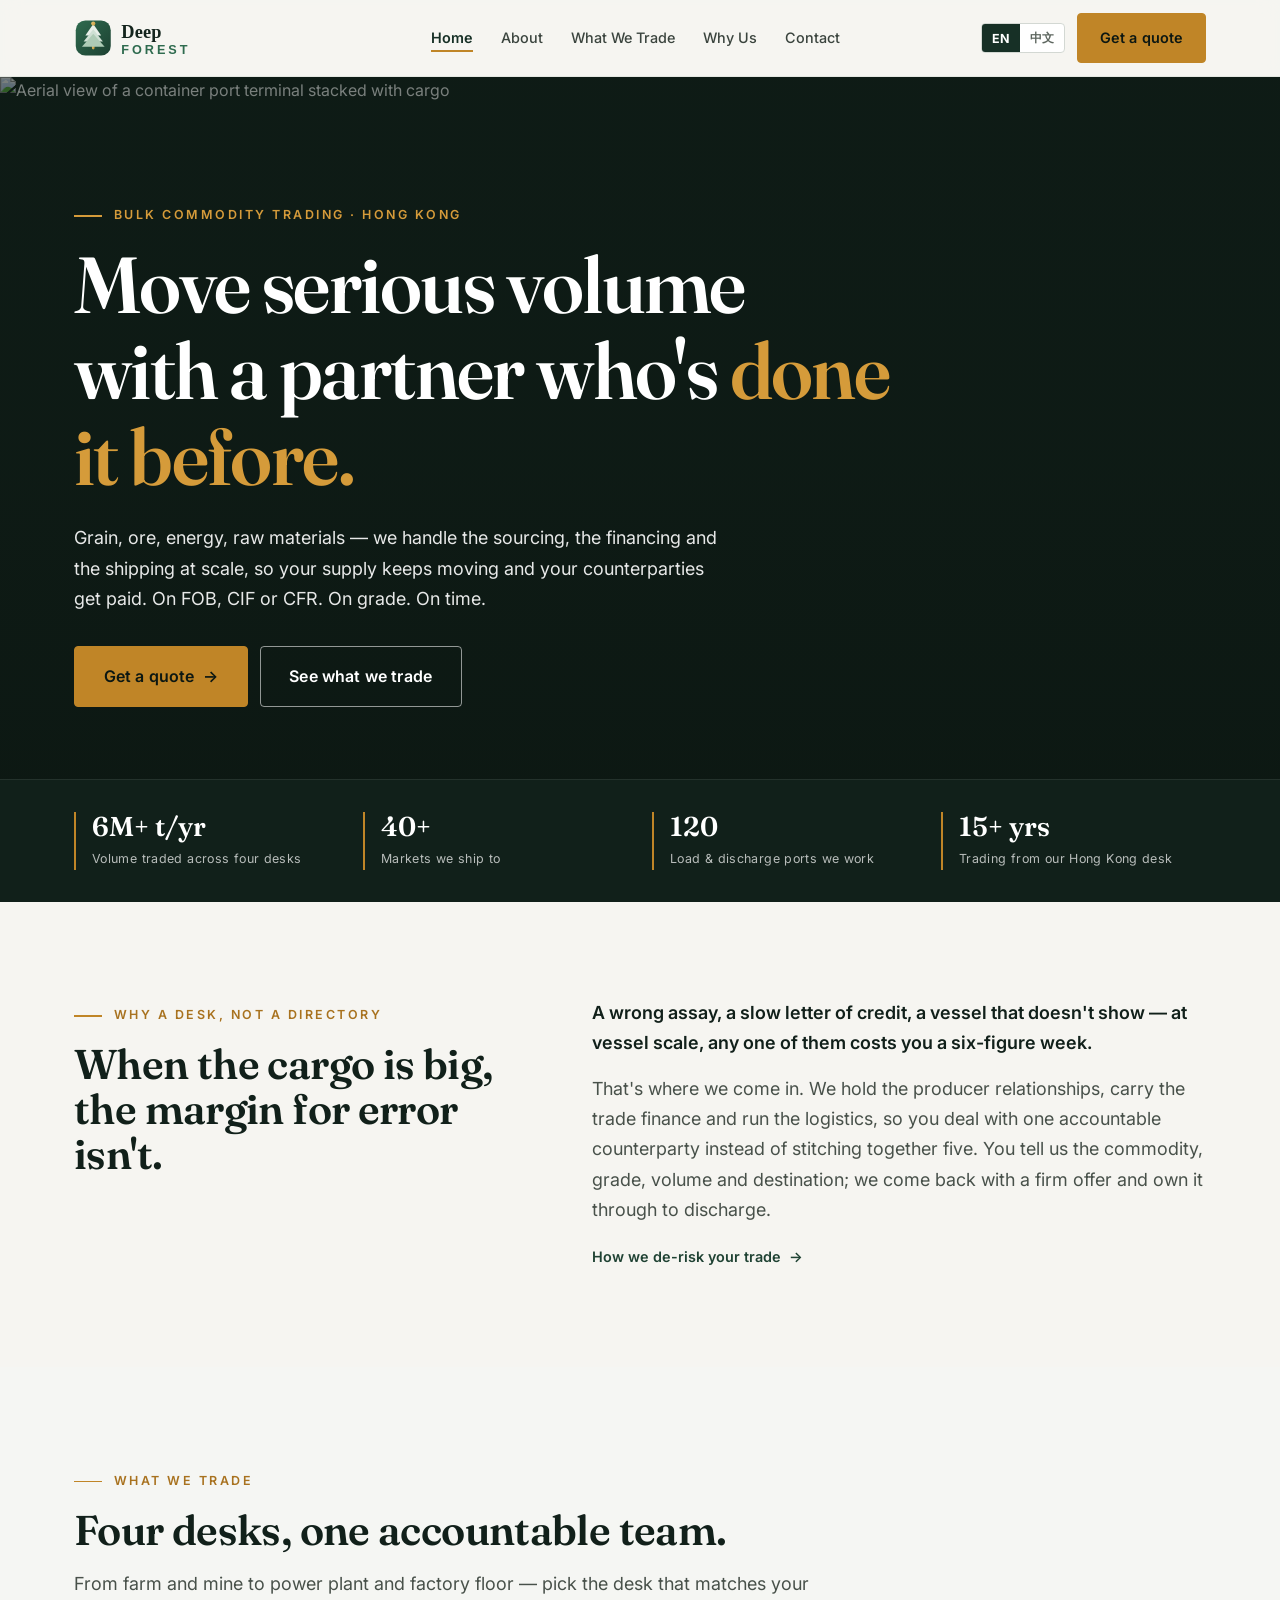
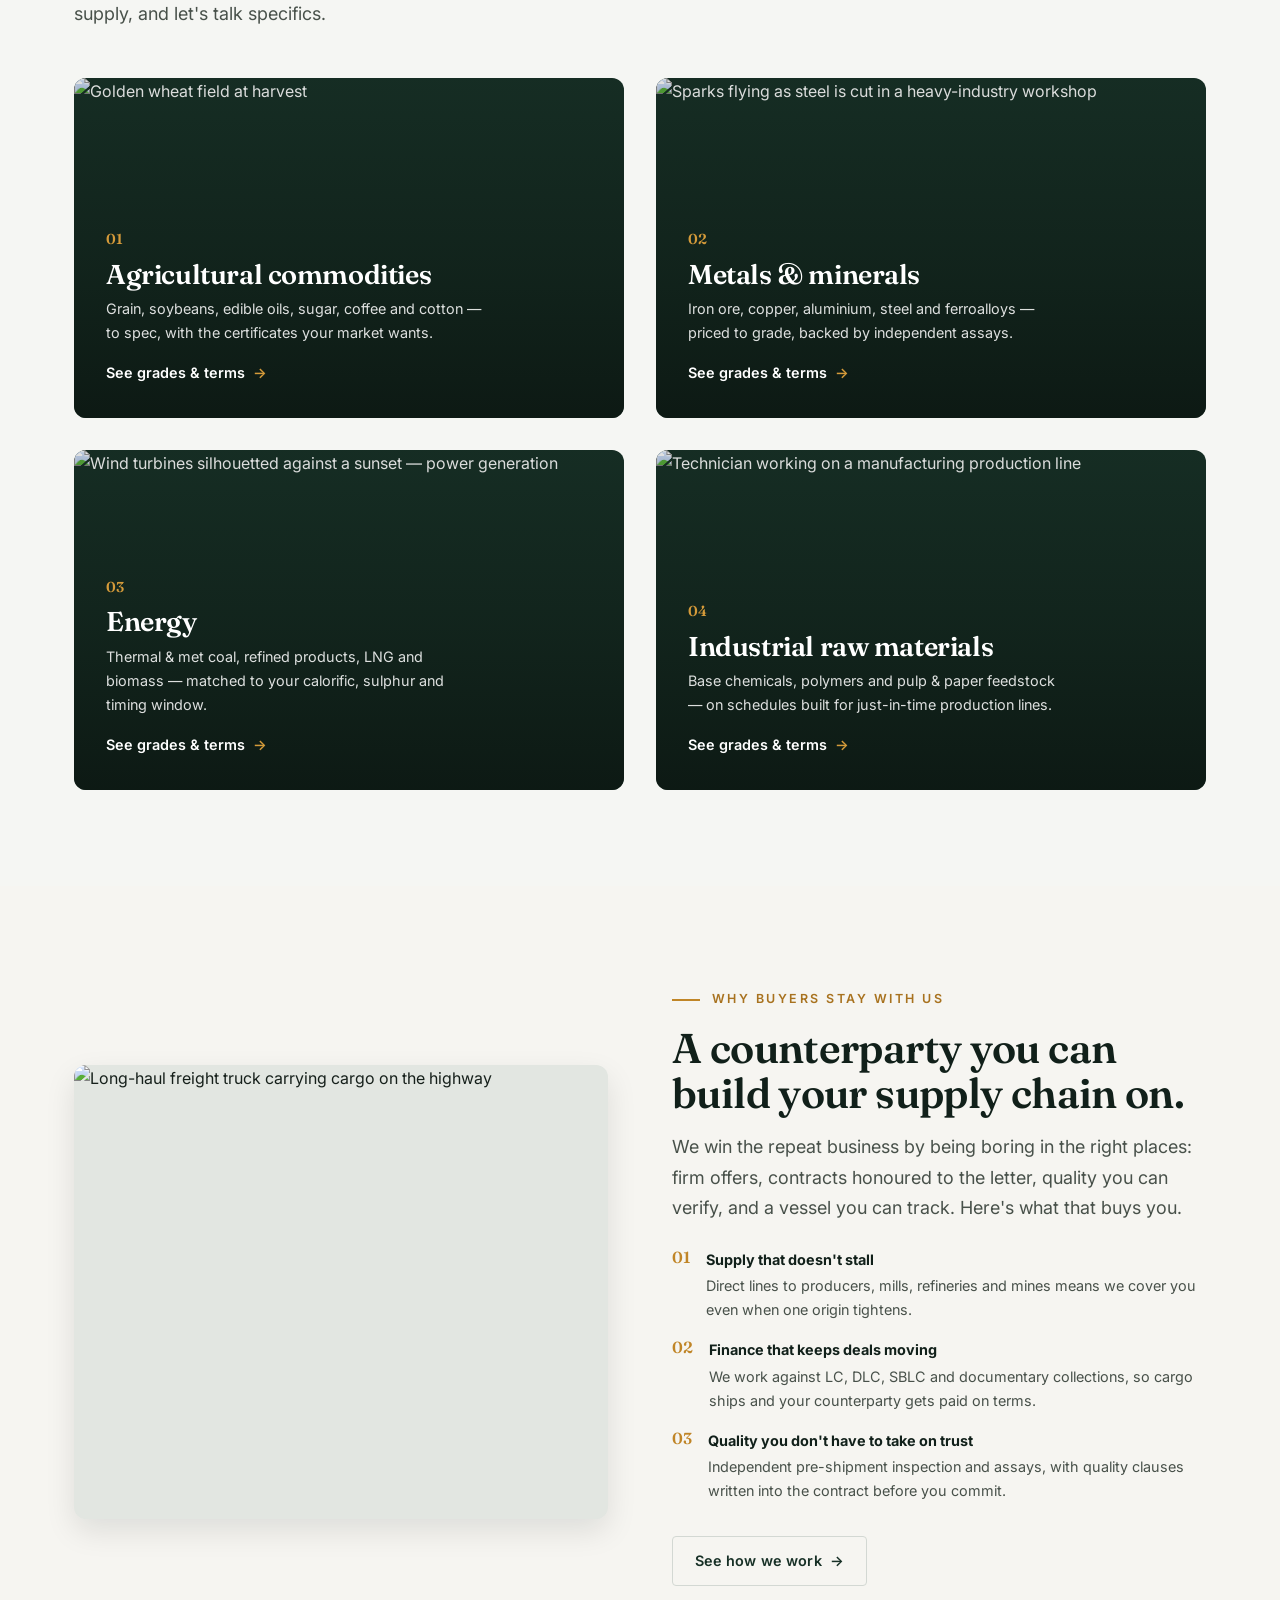
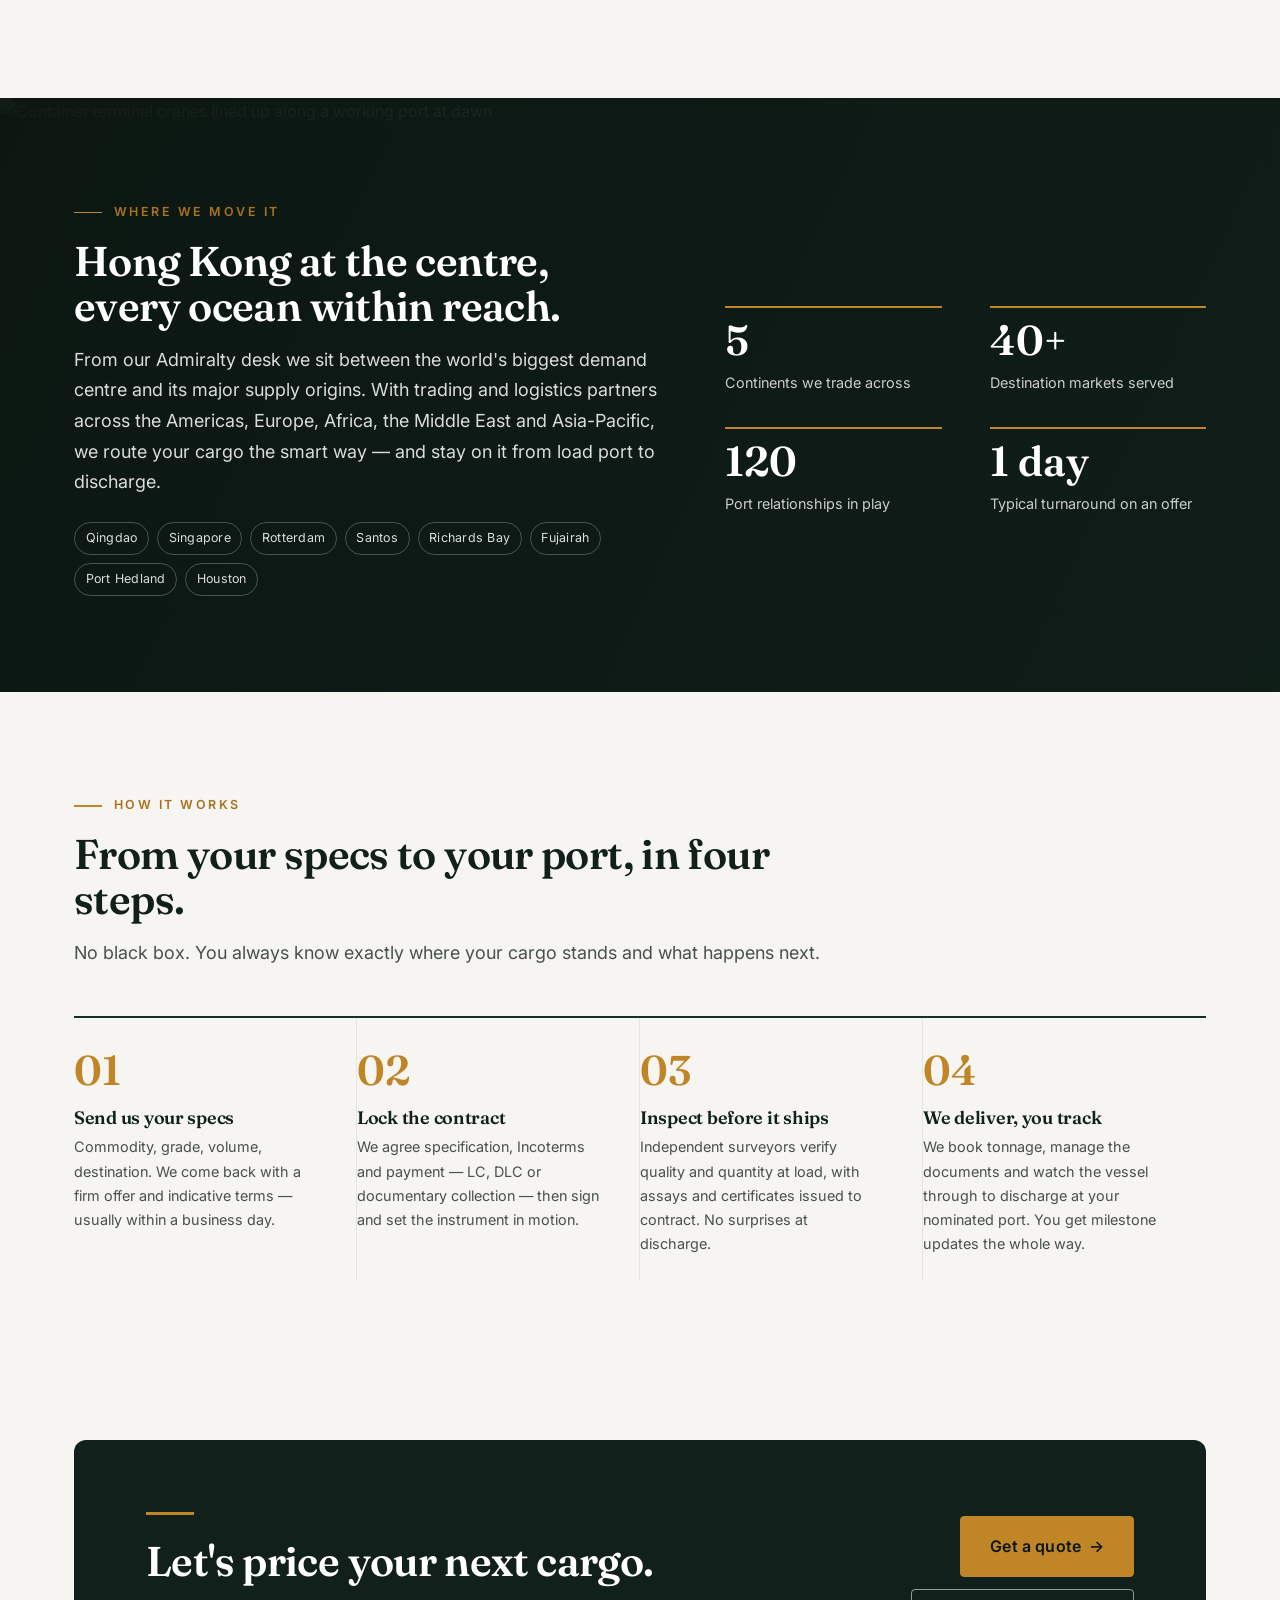
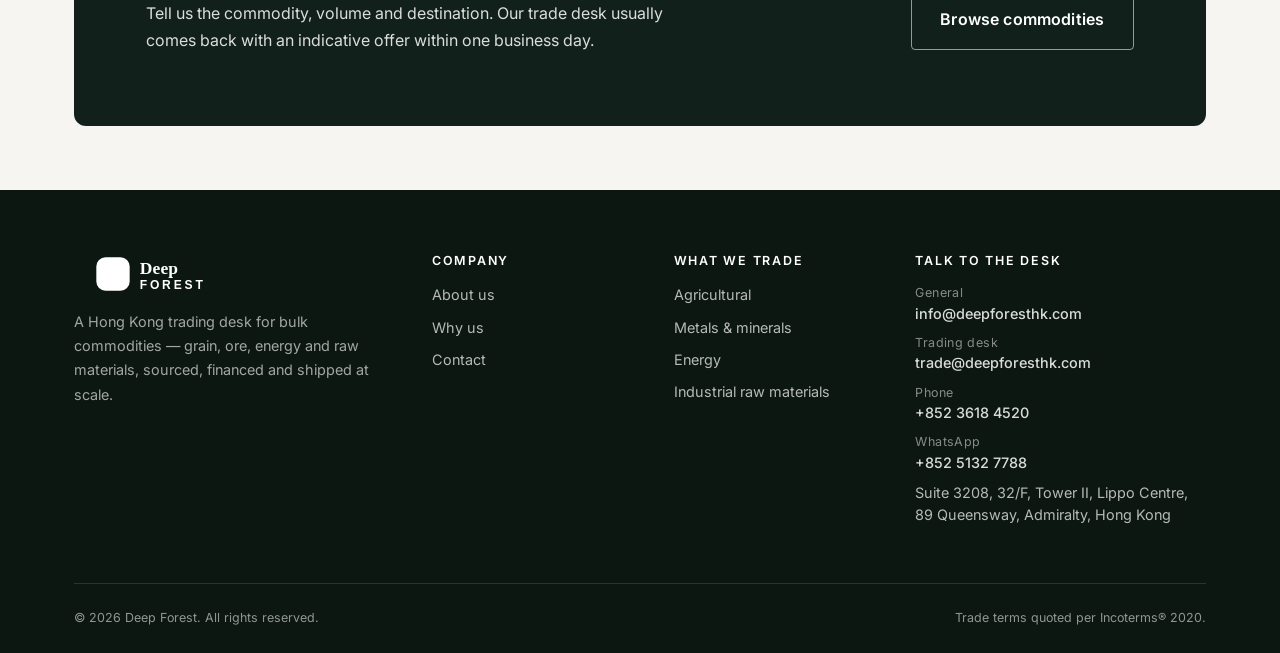
==== commit f98e768d: "Humanize redesign + real-company voice: photography over icons, restrained design, real contacts Co-" ====
--- a/index.html
+++ b/index.html
@@ -3,22 +3,22 @@
 <head>
   <meta charset="UTF-8" />
   <meta name="viewport" content="width=device-width, initial-scale=1.0" />
-  <title>Deep Forest — Bulk Commodities, Traded Globally</title>
-  <meta name="description" content="Deep Forest is a global trading partner in bulk commodities — agricultural products, metals & minerals, energy and industrial raw materials — delivered reliably across continents." />
-  <meta name="theme-color" content="#1c4031" />
+  <title>Deep Forest — Bulk Commodity Trading, Hong Kong</title>
+  <meta name="description" content="Move serious volume with a Hong Kong trading partner who has done it before. We source, finance and ship grain, ore, energy and raw materials at scale — on FOB, CIF and CFR terms." />
+  <meta name="theme-color" content="#11201a" />
 
   <!-- Open Graph -->
   <meta property="og:type" content="website" />
   <meta property="og:site_name" content="Deep Forest" />
-  <meta property="og:title" content="Deep Forest — Bulk Commodities, Traded Globally" />
-  <meta property="og:description" content="A trusted partner for large-scale international trade in agricultural products, metals & minerals, energy and industrial raw materials." />
-  <meta property="og:image" content="https://images.unsplash.com/photo-1448375240586-882707db888b?auto=format&fit=crop&w=1200&q=70" />
+  <meta property="og:title" content="Deep Forest — Bulk Commodity Trading, Hong Kong" />
+  <meta property="og:description" content="Grain, ore, energy and raw materials, moved at scale. Sourcing, finance and shipping handled by a Hong Kong desk that delivers on grade and on time." />
+  <meta property="og:image" content="https://images.unsplash.com/photo-1494412574643-ff11b0a5c1c3?auto=format&fit=crop&w=1200&q=70" />
   <meta name="twitter:card" content="summary_large_image" />
 
   <link rel="icon" type="image/svg+xml" href="favicon.svg" />
   <link rel="preconnect" href="https://fonts.googleapis.com" />
   <link rel="preconnect" href="https://fonts.gstatic.com" crossorigin />
-  <link href="https://fonts.googleapis.com/css2?family=Inter:wght@400;500;600;700&family=Playfair+Display:ital,wght@0,500;0,600;0,700;1,500;1,600&display=swap" rel="stylesheet" />
+  <link href="https://fonts.googleapis.com/css2?family=Fraunces:opsz,wght@9..144,400;9..144,500;9..144,600;9..144,700&family=Inter:wght@400;500;600;700&display=swap" rel="stylesheet" />
   <link rel="stylesheet" href="assets/styles.css" />
 </head>
 <body data-current-lang="en">
@@ -31,12 +31,12 @@
         <img src="assets/logo.svg" alt="Deep Forest" width="248" height="48" />
       </a>
 
-      <nav class="primary-nav" aria-label="Primary">
+      <nav class="primary-nav" id="primary-nav" aria-label="Primary">
         <ul class="nav-list">
           <li><a href="index.html" aria-current="page" data-en="Home" data-zh="首页">Home</a></li>
           <li><a href="about.html" data-en="About" data-zh="关于我们">About</a></li>
-          <li><a href="products.html" data-en="Products &amp; Services" data-zh="产品与服务">Products &amp; Services</a></li>
-          <li><a href="capabilities.html" data-en="Why Deep Forest" data-zh="选择我们">Why Deep Forest</a></li>
+          <li><a href="products.html" data-en="What We Trade" data-zh="经营品类">What We Trade</a></li>
+          <li><a href="capabilities.html" data-en="Why Us" data-zh="为何选择我们">Why Us</a></li>
           <li><a href="contact.html" data-en="Contact" data-zh="联系我们">Contact</a></li>
         </ul>
       </nav>
@@ -46,7 +46,7 @@
           <button type="button" data-lang="en" aria-pressed="true">EN</button>
           <button type="button" data-lang="zh" aria-pressed="false">中文</button>
         </div>
-        <a href="contact.html" class="btn btn--gold btn--header" data-en="Request a Quote" data-zh="获取报价">Request a Quote</a>
+        <a href="contact.html" class="btn btn--amber btn--header" data-en="Get a quote" data-zh="获取报价">Get a quote</a>
         <button class="nav-toggle" type="button" aria-expanded="false" aria-controls="primary-nav" data-en-aria="Toggle menu" data-zh-aria="切换菜单" aria-label="Toggle menu">
           <span class="bars" aria-hidden="true"></span>
         </button>
@@ -58,179 +58,139 @@
   <main id="main">
     <!-- ===================== HERO ===================== -->
     <section class="hero">
+      <img class="hero-photo" src="https://images.unsplash.com/photo-1494412574643-ff11b0a5c1c3?auto=format&fit=crop&w=1600&q=70" alt="Aerial view of a container port terminal stacked with cargo" />
       <div class="container hero-inner">
         <div class="hero-content">
-          <span class="eyebrow" data-en="Global Commodity Trading" data-zh="全球大宗商品贸易">Global Commodity Trading</span>
-          <h1 data-en="Bulk Commodities," data-zh="大宗商品，">Bulk Commodities,
-            <span class="accent" data-en="Traded Globally" data-zh="全球贸易">Traded Globally</span>
-          </h1>
-          <p class="hero-sub" data-en="Deep Forest connects producers and end-users across continents — sourcing, financing and shipping agricultural products, metals &amp; minerals, energy and industrial raw materials at scale, with the reliability serious buyers depend on." data-zh="Deep Forest（深林）连接全球的生产商与终端用户——大规模采购、融资并运输农产品、金属与矿产、能源及工业原材料，以严谨买家所信赖的可靠性履约交付。">Deep Forest connects producers and end-users across continents — sourcing, financing and shipping agricultural products, metals &amp; minerals, energy and industrial raw materials at scale, with the reliability serious buyers depend on.</p>
+          <span class="eyebrow" data-en="Bulk Commodity Trading · Hong Kong" data-zh="大宗商品贸易 · 香港">Bulk Commodity Trading · Hong Kong</span>
+          <h1 data-en="Move serious volume with a partner who's" data-zh="把大批量货物，交给">Move serious volume with a partner who's <span class="accent" data-en="done it before." data-zh="做过的人。">done it before.</span></h1>
+          <p class="hero-sub" data-en="Grain, ore, energy, raw materials — we handle the sourcing, the financing and the shipping at scale, so your supply keeps moving and your counterparties get paid. On FOB, CIF or CFR. On grade. On time." data-zh="谷物、矿石、能源、原材料——采购、融资、运输，我们一手包办，让您的供应不断、对手方按时收款。FOB、CIF 或 CFR 交货，足斤足两、准点到港。">Grain, ore, energy, raw materials — we handle the sourcing, the financing and the shipping at scale, so your supply keeps moving and your counterparties get paid. On FOB, CIF or CFR. On grade. On time.</p>
           <div class="hero-cta">
-            <a href="products.html" class="btn btn--gold btn--lg" data-en="Explore Commodities" data-zh="浏览商品">Explore Commodities <span class="arrow" aria-hidden="true">→</span></a>
-            <a href="contact.html" class="btn btn--light btn--lg" data-en="Start an Inquiry" data-zh="开始咨询">Start an Inquiry</a>
-          </div>
-        </div>
-
-        <div class="hero-stats reveal" aria-label="Key figures">
-          <div class="stat">
-            <span class="num">40+</span>
-            <span class="label" data-en="Countries served" data-zh="服务国家">Countries served</span>
-          </div>
-          <div class="stat">
-            <span class="num">120</span>
-            <span class="label" data-en="Port relationships" data-zh="合作港口">Port relationships</span>
-          </div>
-          <div class="stat">
-            <span class="num">6M+</span>
-            <span class="label" data-en="Tonnes traded / yr" data-zh="年交易量（吨）">Tonnes traded / yr</span>
-          </div>
-          <div class="stat">
-            <span class="num">24/7</span>
-            <span class="label" data-en="Trade desk coverage" data-zh="交易台全天候">Trade desk coverage</span>
-          </div>
-        </div>
-      </div>
-    </section>
-
-    <!-- ===================== TRUST BAR ===================== -->
-    <section class="trust-bar">
-      <div class="container">
-        <span class="trust-label" data-en="Built for serious trade" data-zh="为严谨贸易而建">Built for serious trade</span>
-        <ul class="trust-items">
-          <li>
-            <svg viewBox="0 0 24 24" fill="none" stroke-width="2" stroke-linecap="round" stroke-linejoin="round" aria-hidden="true"><path d="M12 2 4 6v6c0 5 3.4 7.7 8 10 4.6-2.3 8-5 8-10V6l-8-4z"/><path d="m9 12 2 2 4-4"/></svg>
-            <span data-en="LC, DLC &amp; SBLC accepted" data-zh="接受 LC / DLC / SBLC">LC, DLC &amp; SBLC accepted</span>
-          </li>
-          <li>
-            <svg viewBox="0 0 24 24" fill="none" stroke-width="2" stroke-linecap="round" stroke-linejoin="round" aria-hidden="true"><path d="M3 7h18M3 12h18M3 17h18"/></svg>
-            <span data-en="FOB · CIF · CFR terms" data-zh="FOB · CIF · CFR 条款">FOB · CIF · CFR terms</span>
-          </li>
-          <li>
-            <svg viewBox="0 0 24 24" fill="none" stroke-width="2" stroke-linecap="round" stroke-linejoin="round" aria-hidden="true"><path d="M21 16V8l-9-5-9 5v8l9 5 9-5z"/><path d="m3.3 7 8.7 5 8.7-5"/><path d="M12 22V12"/></svg>
-            <span data-en="Independent third-party QC" data-zh="独立第三方质检">Independent third-party QC</span>
-          </li>
-          <li>
-            <svg viewBox="0 0 24 24" fill="none" stroke-width="2" stroke-linecap="round" stroke-linejoin="round" aria-hidden="true"><circle cx="12" cy="12" r="9"/><path d="M3 12h18M12 3a14 14 0 0 1 0 18M12 3a14 14 0 0 0 0 18"/></svg>
-            <span data-en="Five-continent logistics" data-zh="五大洲物流">Five-continent logistics</span>
-          </li>
-        </ul>
-      </div>
-    </section>
-
-    <!-- ===================== CATEGORY HIGHLIGHTS ===================== -->
-    <section class="section" id="commodities">
-      <div class="container">
-        <div class="section-head center reveal">
-          <span class="eyebrow" data-en="What We Trade" data-zh="我们的经营品类">What We Trade</span>
-          <h2 data-en="Four pillars of bulk commodity supply" data-zh="大宗商品供应的四大支柱">Four pillars of bulk commodity supply</h2>
-          <p data-en="From farm and mine to factory and grid — Deep Forest maintains diversified supply across the commodity classes that keep economies moving." data-zh="从农场、矿山到工厂与电网——Deep Forest 在维系经济运转的各类大宗商品中保持多元化供应。">From farm and mine to factory and grid — Deep Forest maintains diversified supply across the commodity classes that keep economies moving.</p>
-        </div>
-
-        <div class="grid grid-4">
-          <!-- Agricultural -->
-          <article class="card cat-card reveal">
-            <div class="cat-visual" style="background-image:linear-gradient(150deg,rgba(28,64,49,.15),rgba(28,64,49,.35)),url('https://images.unsplash.com/photo-1574323347407-f5e1ad6d020b?auto=format&fit=crop&w=800&q=70')">
-              <span class="cat-icon" aria-hidden="true">
-                <svg viewBox="0 0 24 24" fill="none" stroke-width="2" stroke-linecap="round" stroke-linejoin="round"><path d="M12 22V8M12 8c0-3 2-5 5-5 0 3-2 5-5 5zM12 12c0-3-2-5-5-5 0 3 2 5 5 5z"/><path d="M5 22h14"/></svg>
-              </span>
-            </div>
+            <a href="contact.html" class="btn btn--amber btn--lg" data-en="Get a quote" data-zh="获取报价">Get a quote <span class="arrow" aria-hidden="true">→</span></a>
+            <a href="products.html" class="btn btn--light btn--lg" data-en="See what we trade" data-zh="查看经营品类">See what we trade</a>
+          </div>
+        </div>
+      </div>
+    </section>
+
+    <!-- ===================== FACT LINE (under hero) ===================== -->
+    <section class="factline" aria-label="Key figures">
+      <div class="container">
+        <div class="fact">
+          <span class="num">6M+ <span data-en="t/yr" data-zh="吨/年">t/yr</span></span>
+          <span class="label" data-en="Volume traded across four desks" data-zh="四个交易台年度交易量">Volume traded across four desks</span>
+        </div>
+        <div class="fact">
+          <span class="num">40+</span>
+          <span class="label" data-en="Markets we ship to" data-zh="我们的供货市场">Markets we ship to</span>
+        </div>
+        <div class="fact">
+          <span class="num">120</span>
+          <span class="label" data-en="Load &amp; discharge ports we work" data-zh="我们经手的装卸港口">Load &amp; discharge ports we work</span>
+        </div>
+        <div class="fact">
+          <span class="num">15+ <span data-en="yrs" data-zh="年">yrs</span></span>
+          <span class="label" data-en="Trading from our Hong Kong desk" data-zh="香港交易台运营年限">Trading from our Hong Kong desk</span>
+        </div>
+      </div>
+    </section>
+
+    <!-- ===================== INTRO / LEDE ===================== -->
+    <section class="section">
+      <div class="container">
+        <div class="lede reveal">
+          <div class="lede-head">
+            <span class="eyebrow" data-en="Why a desk, not a directory" data-zh="为何选交易台，而非中介名录">Why a desk, not a directory</span>
+            <h2 data-en="When the cargo is big, the margin for error isn't." data-zh="货量越大，容错空间越小。">When the cargo is big, the margin for error isn't.</h2>
+          </div>
+          <div class="lede-body">
+            <p class="lede-strong" data-en="A wrong assay, a slow letter of credit, a vessel that doesn't show — at vessel scale, any one of them costs you a six-figure week." data-zh="一份化验出错、一笔信用证迟到、一条船没来——在整船级别，任何一个失误都可能让您损失一整周的六位数收益。">A wrong assay, a slow letter of credit, a vessel that doesn't show — at vessel scale, any one of them costs you a six-figure week.</p>
+            <p data-en="That's where we come in. We hold the producer relationships, carry the trade finance and run the logistics, so you deal with one accountable counterparty instead of stitching together five. You tell us the commodity, grade, volume and destination; we come back with a firm offer and own it through to discharge." data-zh="这正是我们的价值所在。产地关系、贸易融资、物流统筹，全由我们承担——您只需面对一个负责到底的交易对手，而不必拼凑五方供应商。把商品、品级、数量与目的港告诉我们，我们回以实盘，并一路负责到卸货。">That's where we come in. We hold the producer relationships, carry the trade finance and run the logistics, so you deal with one accountable counterparty instead of stitching together five. You tell us the commodity, grade, volume and destination; we come back with a firm offer and own it through to discharge.</p>
+            <p><a href="capabilities.html" class="kicker-link" data-en="How we de-risk your trade" data-zh="我们如何为您的交易降风险">How we de-risk your trade <span class="arrow" aria-hidden="true">→</span></a></p>
+          </div>
+        </div>
+      </div>
+    </section>
+
+    <!-- ===================== COMMODITY CATEGORIES (photo-led) ===================== -->
+    <section class="section section--stone" id="commodities">
+      <div class="container">
+        <div class="section-head reveal">
+          <span class="eyebrow" data-en="What We Trade" data-zh="经营品类">What We Trade</span>
+          <h2 data-en="Four desks, one accountable team." data-zh="四个交易台，一支负责到底的团队。">Four desks, one accountable team.</h2>
+          <p data-en="From farm and mine to power plant and factory floor — pick the desk that matches your supply, and let's talk specifics." data-zh="从农场、矿山到电厂与车间——选中对应的交易台，我们直接谈细节。">From farm and mine to power plant and factory floor — pick the desk that matches your supply, and let's talk specifics.</p>
+        </div>
+
+        <div class="cat-grid">
+          <a class="cat-card reveal" href="products.html#agricultural">
+            <img src="https://images.unsplash.com/photo-1500937386664-56d1dfef3854?auto=format&fit=crop&w=1200&q=70" alt="Golden wheat field at harvest" />
             <div class="cat-body">
-              <h3 data-en="Agricultural Commodities" data-zh="农产品">Agricultural Commodities</h3>
-              <p data-en="Grains, soybeans, edible oils, sugar, coffee and cotton sourced from leading origins and delivered to spec." data-zh="谷物、大豆、食用油、食糖、咖啡与棉花，源自主要产区，按规格交付。">Grains, soybeans, edible oils, sugar, coffee and cotton sourced from leading origins and delivered to spec.</p>
-              <ul class="cat-tags">
-                <li data-en="Grains" data-zh="谷物">Grains</li>
-                <li data-en="Soybeans" data-zh="大豆">Soybeans</li>
-                <li data-en="Sugar" data-zh="食糖">Sugar</li>
-              </ul>
-              <a href="products.html#agricultural" class="card-link" data-en="View details" data-zh="查看详情">View details <span class="arrow" aria-hidden="true">→</span></a>
-            </div>
-          </article>
-
-          <!-- Metals -->
-          <article class="card cat-card reveal d1">
-            <div class="cat-visual" style="background-image:linear-gradient(150deg,rgba(28,64,49,.15),rgba(28,64,49,.35)),url('https://images.unsplash.com/photo-1605557202138-077a1597d56e?auto=format&fit=crop&w=800&q=70')">
-              <span class="cat-icon" aria-hidden="true">
-                <svg viewBox="0 0 24 24" fill="none" stroke-width="2" stroke-linecap="round" stroke-linejoin="round"><path d="M2 17 7 7l5 4 5-4 5 10z"/><path d="M2 17h20"/></svg>
-              </span>
-            </div>
+              <span class="cat-index">01</span>
+              <h3 data-en="Agricultural commodities" data-zh="农产品">Agricultural commodities</h3>
+              <p class="cat-desc" data-en="Grain, soybeans, edible oils, sugar, coffee and cotton — to spec, with the certificates your market wants." data-zh="谷物、大豆、食用油、食糖、咖啡、棉花——按规格交付，并附齐您市场所需的证书。">Grain, soybeans, edible oils, sugar, coffee and cotton — to spec, with the certificates your market wants.</p>
+              <span class="cat-more" data-en="See grades &amp; terms" data-zh="查看品级与条款">See grades &amp; terms <span class="arrow" aria-hidden="true">→</span></span>
+            </div>
+          </a>
+
+          <a class="cat-card reveal d1" href="products.html#metals">
+            <img src="https://images.unsplash.com/photo-1504917595217-d4dc5ebe6122?auto=format&fit=crop&w=1200&q=70" alt="Sparks flying as steel is cut in a heavy-industry workshop" />
             <div class="cat-body">
-              <h3 data-en="Metals &amp; Minerals" data-zh="金属与矿产">Metals &amp; Minerals</h3>
-              <p data-en="Iron ore, copper, aluminium, steel products and ferroalloys traded by grade with full assay transparency." data-zh="铁矿石、铜、铝、钢材与铁合金，按品级交易，化验数据完全透明。">Iron ore, copper, aluminium, steel products and ferroalloys traded by grade with full assay transparency.</p>
-              <ul class="cat-tags">
-                <li data-en="Iron ore" data-zh="铁矿石">Iron ore</li>
-                <li data-en="Copper" data-zh="铜">Copper</li>
-                <li data-en="Steel" data-zh="钢材">Steel</li>
-              </ul>
-              <a href="products.html#metals" class="card-link" data-en="View details" data-zh="查看详情">View details <span class="arrow" aria-hidden="true">→</span></a>
-            </div>
-          </article>
-
-          <!-- Energy -->
-          <article class="card cat-card reveal d2">
-            <div class="cat-visual" style="background-image:linear-gradient(150deg,rgba(28,64,49,.15),rgba(28,64,49,.35)),url('https://images.unsplash.com/photo-1466611653911-95081537e5b7?auto=format&fit=crop&w=800&q=70')">
-              <span class="cat-icon" aria-hidden="true">
-                <svg viewBox="0 0 24 24" fill="none" stroke-width="2" stroke-linecap="round" stroke-linejoin="round"><path d="M13 2 4 14h7l-1 8 9-12h-7l1-8z"/></svg>
-              </span>
-            </div>
+              <span class="cat-index">02</span>
+              <h3 data-en="Metals &amp; minerals" data-zh="金属与矿产">Metals &amp; minerals</h3>
+              <p class="cat-desc" data-en="Iron ore, copper, aluminium, steel and ferroalloys — priced to grade, backed by independent assays." data-zh="铁矿石、铜、铝、钢材、铁合金——对级定价，并以独立化验背书。">Iron ore, copper, aluminium, steel and ferroalloys — priced to grade, backed by independent assays.</p>
+              <span class="cat-more" data-en="See grades &amp; terms" data-zh="查看品级与条款">See grades &amp; terms <span class="arrow" aria-hidden="true">→</span></span>
+            </div>
+          </a>
+
+          <a class="cat-card reveal d2" href="products.html#energy">
+            <img src="https://images.unsplash.com/photo-1466611653911-95081537e5b7?auto=format&fit=crop&w=1200&q=70" alt="Wind turbines silhouetted against a sunset — power generation" />
             <div class="cat-body">
+              <span class="cat-index">03</span>
               <h3 data-en="Energy" data-zh="能源">Energy</h3>
-              <p data-en="Thermal &amp; metallurgical coal, refined petroleum products, LNG and biomass for power, industry and heat." data-zh="动力煤与冶金煤、成品油、液化天然气及生物质，供电力、工业与供热使用。">Thermal &amp; metallurgical coal, refined petroleum products, LNG and biomass for power, industry and heat.</p>
-              <ul class="cat-tags">
-                <li data-en="Coal" data-zh="煤炭">Coal</li>
-                <li data-en="LNG" data-zh="液化天然气">LNG</li>
-                <li data-en="Biomass" data-zh="生物质">Biomass</li>
-              </ul>
-              <a href="products.html#energy" class="card-link" data-en="View details" data-zh="查看详情">View details <span class="arrow" aria-hidden="true">→</span></a>
-            </div>
-          </article>
-
-          <!-- Industrial -->
-          <article class="card cat-card reveal d3">
-            <div class="cat-visual" style="background-image:linear-gradient(150deg,rgba(28,64,49,.15),rgba(28,64,49,.35)),url('https://images.unsplash.com/photo-1581091226825-a6a2a5aee158?auto=format&fit=crop&w=800&q=70')">
-              <span class="cat-icon" aria-hidden="true">
-                <svg viewBox="0 0 24 24" fill="none" stroke-width="2" stroke-linecap="round" stroke-linejoin="round"><path d="M3 21V9l6 4V9l6 4V3l6 18z"/><path d="M3 21h18"/></svg>
-              </span>
-            </div>
+              <p class="cat-desc" data-en="Thermal &amp; met coal, refined products, LNG and biomass — matched to your calorific, sulphur and timing window." data-zh="动力煤与冶金煤、成品油、液化天然气、生物质——匹配您的热值、硫分与到港窗口。">Thermal &amp; met coal, refined products, LNG and biomass — matched to your calorific, sulphur and timing window.</p>
+              <span class="cat-more" data-en="See grades &amp; terms" data-zh="查看品级与条款">See grades &amp; terms <span class="arrow" aria-hidden="true">→</span></span>
+            </div>
+          </a>
+
+          <a class="cat-card reveal d3" href="products.html#industrial">
+            <img src="https://images.unsplash.com/photo-1581091226825-a6a2a5aee158?auto=format&fit=crop&w=1200&q=70" alt="Technician working on a manufacturing production line" />
             <div class="cat-body">
-              <h3 data-en="Industrial Raw Materials" data-zh="工业原材料">Industrial Raw Materials</h3>
-              <p data-en="Base chemicals, polymers, and pulp &amp; paper feedstock supplied to manufacturers on dependable schedules." data-zh="基础化工品、聚合物及纸浆与纸张原料，按可靠的排期供应给制造企业。">Base chemicals, polymers, and pulp &amp; paper feedstock supplied to manufacturers on dependable schedules.</p>
-              <ul class="cat-tags">
-                <li data-en="Chemicals" data-zh="化工品">Chemicals</li>
-                <li data-en="Polymers" data-zh="聚合物">Polymers</li>
-                <li data-en="Pulp" data-zh="纸浆">Pulp</li>
-              </ul>
-              <a href="products.html#industrial" class="card-link" data-en="View details" data-zh="查看详情">View details <span class="arrow" aria-hidden="true">→</span></a>
-            </div>
-          </article>
+              <span class="cat-index">04</span>
+              <h3 data-en="Industrial raw materials" data-zh="工业原材料">Industrial raw materials</h3>
+              <p class="cat-desc" data-en="Base chemicals, polymers and pulp &amp; paper feedstock — on schedules built for just-in-time production lines." data-zh="基础化工品、聚合物、纸浆与纸张原料——按准时制产线的节奏排期供应。">Base chemicals, polymers and pulp &amp; paper feedstock — on schedules built for just-in-time production lines.</p>
+              <span class="cat-more" data-en="See grades &amp; terms" data-zh="查看品级与条款">See grades &amp; terms <span class="arrow" aria-hidden="true">→</span></span>
+            </div>
+          </a>
         </div>
       </div>
     </section>
 
     <!-- ===================== WHY US (split) ===================== -->
-    <section class="section" style="background:var(--green-50);">
+    <section class="section">
       <div class="container">
         <div class="split">
-          <div class="split-media" style="background-image:linear-gradient(160deg,rgba(20,36,29,.2),rgba(28,64,49,.4)),url('https://images.unsplash.com/photo-1601584115197-04ecc0da31d7?auto=format&fit=crop&w=1200&q=70');" role="img" aria-label="Bulk carrier loading at a deep-water port"></div>
-          <div class="split-body reveal">
-            <span class="eyebrow" data-en="Why Deep Forest" data-zh="为何选择我们">Why Deep Forest</span>
-            <h2 data-en="A counterparty you can build a supply chain on" data-zh="值得依托构建供应链的交易对手">A counterparty you can build a supply chain on</h2>
-            <p class="lead" data-en="Bulk trade rewards discipline. We combine origin relationships, structured trade finance and rigorous quality control so that every cargo arrives on grade, on time and on terms." data-zh="大宗贸易奖励严谨。我们融合产地关系、结构化贸易融资与严格的质量控制，确保每一批货物均按品级、按时、按约到达。">Bulk trade rewards discipline. We combine origin relationships, structured trade finance and rigorous quality control so that every cargo arrives on grade, on time and on terms.</p>
+          <div class="split-media reveal">
+            <img src="https://images.unsplash.com/photo-1601584115197-04ecc0da31d7?auto=format&fit=crop&w=1200&q=70" alt="Long-haul freight truck carrying cargo on the highway" loading="lazy" />
+          </div>
+          <div class="split-body reveal d1">
+            <span class="eyebrow" data-en="Why buyers stay with us" data-zh="买家长期合作的理由">Why buyers stay with us</span>
+            <h2 data-en="A counterparty you can build your supply chain on." data-zh="一个值得托付供应链的交易对手。">A counterparty you can build your supply chain on.</h2>
+            <p class="lead" data-en="We win the repeat business by being boring in the right places: firm offers, contracts honoured to the letter, quality you can verify, and a vessel you can track. Here's what that buys you." data-zh="我们靠回头生意立足，秘诀是在该稳的地方足够稳：实盘报价、严格履约、质量可核验、船舶可追踪。这些为您带来什么——">We win the repeat business by being boring in the right places: firm offers, contracts honoured to the letter, quality you can verify, and a vessel you can track. Here's what that buys you.</p>
             <ul class="split-list">
               <li>
-                <svg viewBox="0 0 24 24" fill="none" stroke-width="2" stroke-linecap="round" stroke-linejoin="round" aria-hidden="true"><path d="m9 12 2 2 4-4"/><circle cx="12" cy="12" r="9"/></svg>
-                <span><strong data-en="Verified origins" data-zh="经核验的产地">Verified origins</strong><span data-en="Direct relationships with producers, mills, refineries and mines across key origins." data-zh="与各主要产区的生产商、工厂、炼厂及矿山建立直接关系。">Direct relationships with producers, mills, refineries and mines across key origins.</span></span>
+                <span class="mk" aria-hidden="true">01</span>
+                <span class="ln"><strong data-en="Supply that doesn't stall" data-zh="不掉链子的供应">Supply that doesn't stall</strong><span data-en="Direct lines to producers, mills, refineries and mines means we cover you even when one origin tightens." data-zh="与生产商、工厂、炼厂、矿山的直接渠道，意味着即便某一产区收紧，我们仍能为您兜底。">Direct lines to producers, mills, refineries and mines means we cover you even when one origin tightens.</span></span>
               </li>
               <li>
-                <svg viewBox="0 0 24 24" fill="none" stroke-width="2" stroke-linecap="round" stroke-linejoin="round" aria-hidden="true"><path d="m9 12 2 2 4-4"/><circle cx="12" cy="12" r="9"/></svg>
-                <span><strong data-en="Structured finance" data-zh="结构化融资">Structured finance</strong><span data-en="Letters of credit, documentary collections and trade-finance facilities for sizeable lots." data-zh="为大宗批量提供信用证、跟单托收及贸易融资工具。">Letters of credit, documentary collections and trade-finance facilities for sizeable lots.</span></span>
+                <span class="mk" aria-hidden="true">02</span>
+                <span class="ln"><strong data-en="Finance that keeps deals moving" data-zh="让交易流转的融资">Finance that keeps deals moving</strong><span data-en="We work against LC, DLC, SBLC and documentary collections, so cargo ships and your counterparty gets paid on terms." data-zh="我们以信用证、保兑信用证、备用信用证及跟单托收开展交易，让货物按时启运、对手方按约收款。">We work against LC, DLC, SBLC and documentary collections, so cargo ships and your counterparty gets paid on terms.</span></span>
               </li>
               <li>
-                <svg viewBox="0 0 24 24" fill="none" stroke-width="2" stroke-linecap="round" stroke-linejoin="round" aria-hidden="true"><path d="m9 12 2 2 4-4"/><circle cx="12" cy="12" r="9"/></svg>
-                <span><strong data-en="Quality, documented" data-zh="质量可溯">Quality, documented</strong><span data-en="Pre-shipment inspection and independent assays with full documentary traceability." data-zh="提供装运前检验与独立化验，全程单证可追溯。">Pre-shipment inspection and independent assays with full documentary traceability.</span></span>
+                <span class="mk" aria-hidden="true">03</span>
+                <span class="ln"><strong data-en="Quality you don't have to take on trust" data-zh="无需盲信的质量">Quality you don't have to take on trust</strong><span data-en="Independent pre-shipment inspection and assays, with quality clauses written into the contract before you commit." data-zh="独立装运前检验与化验，并在您签约前将质量条款写进合同。">Independent pre-shipment inspection and assays, with quality clauses written into the contract before you commit.</span></span>
               </li>
             </ul>
-            <p style="margin-top:var(--sp-5);">
-              <a href="capabilities.html" class="btn btn--ghost" data-en="See our capabilities" data-zh="了解我们的能力">See our capabilities <span class="arrow" aria-hidden="true">→</span></a>
+            <p style="margin-top:var(--sp-6);">
+              <a href="capabilities.html" class="btn btn--ghost" data-en="See how we work" data-zh="了解我们的做法">See how we work <span class="arrow" aria-hidden="true">→</span></a>
             </p>
           </div>
         </div>
@@ -239,79 +199,62 @@
 
     <!-- ===================== GLOBAL REACH BAND ===================== -->
     <section class="reach section">
+      <img class="reach-photo" src="https://images.unsplash.com/photo-1577563908411-5077b6dc7624?auto=format&fit=crop&w=1600&q=70" alt="Container terminal cranes lined up along a working port at dawn" loading="lazy" />
       <div class="container">
         <div class="reach-grid">
           <div class="reveal">
-            <span class="eyebrow" data-en="Global Reach" data-zh="全球网络">Global Reach</span>
-            <h2 data-en="One desk, every ocean" data-zh="一个交易台，连通各大洋">One desk, every ocean</h2>
-            <p class="lead" data-en="With trading and logistics partners across the Americas, Europe, Africa, the Middle East and Asia-Pacific, Deep Forest moves cargo between the world's major load and discharge ports — and stays close to your shipment from origin to destination." data-zh="凭借遍布美洲、欧洲、非洲、中东及亚太的贸易与物流伙伴，Deep Forest 在全球主要装卸港之间调运货物——从起运地到目的地，全程紧随您的货物。">With trading and logistics partners across the Americas, Europe, Africa, the Middle East and Asia-Pacific, Deep Forest moves cargo between the world's major load and discharge ports — and stays close to your shipment from origin to destination.</p>
+            <span class="eyebrow" data-en="Where we move it" data-zh="我们的网络版图">Where we move it</span>
+            <h2 data-en="Hong Kong at the centre, every ocean within reach." data-zh="立足香港，连通五大洋。">Hong Kong at the centre, every ocean within reach.</h2>
+            <p class="lead" data-en="From our Admiralty desk we sit between the world's biggest demand centre and its major supply origins. With trading and logistics partners across the Americas, Europe, Africa, the Middle East and Asia-Pacific, we route your cargo the smart way — and stay on it from load port to discharge." data-zh="从金钟的交易台出发，我们正处于全球最大需求中心与主要供应产区之间。凭借遍布美洲、欧洲、非洲、中东与亚太的贸易及物流伙伴，我们以最优路径为您调运货物——从装港到卸港全程紧盯。">From our Admiralty desk we sit between the world's biggest demand centre and its major supply origins. With trading and logistics partners across the Americas, Europe, Africa, the Middle East and Asia-Pacific, we route your cargo the smart way — and stay on it from load port to discharge.</p>
+            <ul class="port-list" aria-label="Ports we regularly work">
+              <li>Qingdao</li>
+              <li>Singapore</li>
+              <li>Rotterdam</li>
+              <li>Santos</li>
+              <li>Richards Bay</li>
+              <li>Fujairah</li>
+              <li>Port Hedland</li>
+              <li>Houston</li>
+            </ul>
+          </div>
+
+          <div class="reveal d2">
             <div class="reach-stats">
-              <div class="stat"><span class="num">5</span><span class="label" data-en="Continents covered" data-zh="覆盖大洲">Continents covered</span></div>
-              <div class="stat"><span class="num">40+</span><span class="label" data-en="Destination markets" data-zh="目的地市场">Destination markets</span></div>
-              <div class="stat"><span class="num">120</span><span class="label" data-en="Port relationships" data-zh="合作港口">Port relationships</span></div>
-              <div class="stat"><span class="num">15+</span><span class="label" data-en="Years of trading" data-zh="贸易经验（年）">Years of trading</span></div>
-            </div>
-          </div>
-
-          <div class="reveal d2">
-            <svg class="reach-map" viewBox="0 0 560 320" role="img" aria-label="Stylised world map showing Deep Forest trade routes">
-              <!-- Abstract landmasses -->
-              <path class="land" d="M40 90 q30-30 70-25 q40 6 60 30 q25 30 5 55 q-30 30-80 22 q-50-8-60-45 q-8-25 5-37z"/>
-              <path class="land" d="M120 175 q25-12 45 5 q18 18 8 50 q-12 38-35 55 q-18 13-28-8 q-12-30-2-65 q6-30 12-37z"/>
-              <path class="land" d="M250 80 q40-22 80-10 q35 12 40 40 q5 28-22 40 q-40 16-78 4 q-32-12-32-44 q0-22 12-30z"/>
-              <path class="land" d="M280 150 q30-8 48 14 q15 22 6 58 q-10 40-30 52 q-16 9-24-12 q-10-34 0-70 q8-30 22-42z"/>
-              <path class="land" d="M380 95 q55-20 105 0 q40 18 40 48 q-2 30-40 40 q-55 14-105-2 q-35-14-32-50 q2-22 32-36z"/>
-              <path class="land" d="M430 200 q30-8 48 10 q14 18 6 40 q-12 28-34 32 q-18 3-24-16 q-8-28 0-52 q3-12 4-14z"/>
-
-              <!-- Trade routes -->
-              <path class="route" d="M110 110 C 200 60, 280 70, 320 110"/>
-              <path class="route" d="M320 110 C 400 140, 440 160, 460 130"/>
-              <path class="route" d="M160 200 C 240 240, 320 220, 320 175"/>
-              <path class="route" d="M460 130 C 470 200, 460 220, 450 215"/>
-              <path class="route" d="M110 110 C 180 200, 260 230, 320 230"/>
-
-              <!-- Hub nodes with pulse -->
-              <g><circle class="pulse" cx="110" cy="110" r="6"/><circle class="dot" cx="110" cy="110" r="4.5"/></g>
-              <g><circle class="pulse" cx="320" cy="110" r="6"/><circle class="dot" cx="320" cy="110" r="4.5"/></g>
-              <g><circle class="pulse" cx="460" cy="130" r="6"/><circle class="dot" cx="460" cy="130" r="4.5"/></g>
-              <g><circle class="pulse" cx="320" cy="230" r="6"/><circle class="dot" cx="320" cy="230" r="4.5"/></g>
-              <g><circle class="pulse" cx="160" cy="200" r="6"/><circle class="dot" cx="160" cy="200" r="4.5"/></g>
-              <g><circle class="pulse" cx="450" cy="215" r="6"/><circle class="dot" cx="450" cy="215" r="4.5"/></g>
-            </svg>
-          </div>
-        </div>
-      </div>
-    </section>
-
-    <!-- ===================== PROCESS / HOW WE WORK ===================== -->
+              <div class="stat"><span class="num">5</span><span class="label" data-en="Continents we trade across" data-zh="覆盖大洲">Continents we trade across</span></div>
+              <div class="stat"><span class="num">40+</span><span class="label" data-en="Destination markets served" data-zh="目的地市场">Destination markets served</span></div>
+              <div class="stat"><span class="num">120</span><span class="label" data-en="Port relationships in play" data-zh="活跃港口关系">Port relationships in play</span></div>
+              <div class="stat"><span class="num">1 <span data-en="day" data-zh="天">day</span></span><span class="label" data-en="Typical turnaround on an offer" data-zh="报价通常响应时长">Typical turnaround on an offer</span></div>
+            </div>
+          </div>
+        </div>
+      </div>
+    </section>
+
+    <!-- ===================== PROCESS ===================== -->
     <section class="section">
       <div class="container">
-        <div class="section-head center reveal">
-          <span class="eyebrow" data-en="How We Work" data-zh="合作流程">How We Work</span>
-          <h2 data-en="From inquiry to delivery in four clear steps" data-zh="从询盘到交付，四步清晰可控">From inquiry to delivery in four clear steps</h2>
-          <p data-en="A transparent, documented process keeps every party aligned — so you always know where your cargo stands." data-zh="透明、可溯的流程让各方步调一致——您始终掌握货物所处的环节。">A transparent, documented process keeps every party aligned — so you always know where your cargo stands.</p>
-        </div>
-
-        <div class="steps">
-          <div class="step reveal">
-            <span class="step-num"><span class="line" aria-hidden="true"></span></span>
-            <h3 data-en="Inquiry &amp; offer" data-zh="询盘与报价">Inquiry &amp; offer</h3>
-            <p data-en="Share your commodity, grade, volume and destination. We respond with a firm offer and indicative terms." data-zh="告知商品、品级、数量与目的地，我们回复实盘报价与指示性条款。">Share your commodity, grade, volume and destination. We respond with a firm offer and indicative terms.</p>
-          </div>
-          <div class="step reveal d1">
-            <span class="step-num"><span class="line" aria-hidden="true"></span></span>
-            <h3 data-en="Contract &amp; finance" data-zh="合同与融资">Contract &amp; finance</h3>
-            <p data-en="We agree specifications, Incoterms and payment — LC, DLC or documentary collection — and execute the contract." data-zh="确定规格、贸易术语与付款方式（LC、DLC 或跟单托收），并签订合同。">We agree specifications, Incoterms and payment — LC, DLC or documentary collection — and execute the contract.</p>
-          </div>
-          <div class="step reveal d2">
-            <span class="step-num"><span class="line" aria-hidden="true"></span></span>
-            <h3 data-en="Inspection &amp; QC" data-zh="检验与质控">Inspection &amp; QC</h3>
-            <p data-en="Independent surveyors verify quality and quantity pre-shipment, with assays and certificates issued to contract." data-zh="独立检验机构于装运前核验质量与数量，按合同出具化验报告与证书。">Independent surveyors verify quality and quantity pre-shipment, with assays and certificates issued to contract.</p>
-          </div>
-          <div class="step reveal d3">
-            <span class="step-num"><span class="line" aria-hidden="true"></span></span>
-            <h3 data-en="Shipping &amp; delivery" data-zh="运输与交付">Shipping &amp; delivery</h3>
-            <p data-en="We book tonnage, manage documentation and track the vessel through to discharge at your nominated port." data-zh="我们订舱、管理单证，并跟踪船舶直至在您指定港口卸货。">We book tonnage, manage documentation and track the vessel through to discharge at your nominated port.</p>
+        <div class="section-head reveal">
+          <span class="eyebrow" data-en="How it works" data-zh="合作流程">How it works</span>
+          <h2 data-en="From your specs to your port, in four steps." data-zh="从您的规格到您的港口，只需四步。">From your specs to your port, in four steps.</h2>
+          <p data-en="No black box. You always know exactly where your cargo stands and what happens next." data-zh="绝非黑箱。您随时清楚货物所处的环节，以及下一步会发生什么。">No black box. You always know exactly where your cargo stands and what happens next.</p>
+        </div>
+
+        <div class="steps reveal">
+          <div class="step">
+            <h3 data-en="Send us your specs" data-zh="发来您的规格">Send us your specs</h3>
+            <p data-en="Commodity, grade, volume, destination. We come back with a firm offer and indicative terms — usually within a business day." data-zh="商品、品级、数量、目的地。我们回以实盘与指示性条款——通常一个工作日内。">Commodity, grade, volume, destination. We come back with a firm offer and indicative terms — usually within a business day.</p>
+          </div>
+          <div class="step">
+            <h3 data-en="Lock the contract" data-zh="锁定合同">Lock the contract</h3>
+            <p data-en="We agree specification, Incoterms and payment — LC, DLC or documentary collection — then sign and set the instrument in motion." data-zh="确定规格、贸易术语与付款方式——信用证、保兑信用证或跟单托收——签约并启动付款工具。">We agree specification, Incoterms and payment — LC, DLC or documentary collection — then sign and set the instrument in motion.</p>
+          </div>
+          <div class="step">
+            <h3 data-en="Inspect before it ships" data-zh="装运前检验">Inspect before it ships</h3>
+            <p data-en="Independent surveyors verify quality and quantity at load, with assays and certificates issued to contract. No surprises at discharge." data-zh="独立检验机构于装港核验质量与数量，按合同出具化验报告与证书。卸货时绝无意外。">Independent surveyors verify quality and quantity at load, with assays and certificates issued to contract. No surprises at discharge.</p>
+          </div>
+          <div class="step">
+            <h3 data-en="We deliver, you track" data-zh="我们交付，您跟踪">We deliver, you track</h3>
+            <p data-en="We book tonnage, manage the documents and watch the vessel through to discharge at your nominated port. You get milestone updates the whole way." data-zh="我们订舱、管理单证，并跟踪船舶直至在您指定港口卸货。全程为您推送里程碑节点更新。">We book tonnage, manage the documents and watch the vessel through to discharge at your nominated port. You get milestone updates the whole way.</p>
           </div>
         </div>
       </div>
@@ -321,11 +264,14 @@
     <section class="section--tight">
       <div class="container">
         <div class="cta-band reveal">
-          <h2 data-en="Let's price your next cargo" data-zh="为您的下一批货物报价">Let's price your next cargo</h2>
-          <p data-en="Tell us the commodity, volume and destination. Our trade desk typically responds with an indicative offer within one business day." data-zh="告诉我们商品、数量与目的地。我们的交易台通常在一个工作日内给出指示性报价。">Tell us the commodity, volume and destination. Our trade desk typically responds with an indicative offer within one business day.</p>
+          <div>
+            <div class="cta-rule" aria-hidden="true"></div>
+            <h2 data-en="Let's price your next cargo." data-zh="为您的下一批货物报价。">Let's price your next cargo.</h2>
+            <p data-en="Tell us the commodity, volume and destination. Our trade desk usually comes back with an indicative offer within one business day." data-zh="把商品、数量与目的地告诉我们。我们的交易台通常在一个工作日内给出指示性报价。">Tell us the commodity, volume and destination. Our trade desk usually comes back with an indicative offer within one business day.</p>
+          </div>
           <div class="hero-cta">
-            <a href="contact.html" class="btn btn--gold btn--lg" data-en="Request a Quote" data-zh="获取报价">Request a Quote <span class="arrow" aria-hidden="true">→</span></a>
-            <a href="products.html" class="btn btn--light btn--lg" data-en="Browse Commodities" data-zh="浏览商品">Browse Commodities</a>
+            <a href="contact.html" class="btn btn--amber btn--lg" data-en="Get a quote" data-zh="获取报价">Get a quote <span class="arrow" aria-hidden="true">→</span></a>
+            <a href="products.html" class="btn btn--light btn--lg" data-en="Browse commodities" data-zh="浏览商品">Browse commodities</a>
           </div>
         </div>
       </div>
@@ -338,39 +284,32 @@
       <div class="footer-top">
         <div class="footer-brand">
           <img src="assets/logo.svg" alt="Deep Forest" width="248" height="48" />
-          <p data-en="Bulk Commodities, Traded Globally. Deep Forest is an international trading partner in agricultural products, metals &amp; minerals, energy and industrial raw materials." data-zh="大宗商品，全球贸易。Deep Forest 是农产品、金属与矿产、能源及工业原材料领域的国际贸易伙伴。">Bulk Commodities, Traded Globally. Deep Forest is an international trading partner in agricultural products, metals &amp; minerals, energy and industrial raw materials.</p>
+          <p data-en="A Hong Kong trading desk for bulk commodities — grain, ore, energy and raw materials, sourced, financed and shipped at scale." data-zh="香港大宗商品交易台——谷物、矿石、能源与原材料的规模化采购、融资与运输。">A Hong Kong trading desk for bulk commodities — grain, ore, energy and raw materials, sourced, financed and shipped at scale.</p>
         </div>
         <div class="footer-col">
           <h4 data-en="Company" data-zh="公司">Company</h4>
           <ul>
-            <li><a href="about.html" data-en="About Us" data-zh="关于我们">About Us</a></li>
-            <li><a href="capabilities.html" data-en="Why Deep Forest" data-zh="选择我们">Why Deep Forest</a></li>
+            <li><a href="about.html" data-en="About us" data-zh="关于我们">About us</a></li>
+            <li><a href="capabilities.html" data-en="Why us" data-zh="为何选择我们">Why us</a></li>
             <li><a href="contact.html" data-en="Contact" data-zh="联系我们">Contact</a></li>
           </ul>
         </div>
         <div class="footer-col">
-          <h4 data-en="Commodities" data-zh="商品">Commodities</h4>
+          <h4 data-en="What we trade" data-zh="经营品类">What we trade</h4>
           <ul>
             <li><a href="products.html#agricultural" data-en="Agricultural" data-zh="农产品">Agricultural</a></li>
-            <li><a href="products.html#metals" data-en="Metals &amp; Minerals" data-zh="金属与矿产">Metals &amp; Minerals</a></li>
+            <li><a href="products.html#metals" data-en="Metals &amp; minerals" data-zh="金属与矿产">Metals &amp; minerals</a></li>
             <li><a href="products.html#energy" data-en="Energy" data-zh="能源">Energy</a></li>
-            <li><a href="products.html#industrial" data-en="Industrial Raw Materials" data-zh="工业原材料">Industrial Raw Materials</a></li>
+            <li><a href="products.html#industrial" data-en="Industrial raw materials" data-zh="工业原材料">Industrial raw materials</a></li>
           </ul>
         </div>
-        <div class="footer-col">
-          <h4 data-en="Get in touch" data-zh="联系方式">Get in touch</h4>
-          <div class="contact-line">
-            <svg viewBox="0 0 24 24" fill="none" stroke-width="2" stroke-linecap="round" stroke-linejoin="round" aria-hidden="true"><path d="M4 4h16v16H4z"/><path d="m4 6 8 6 8-6"/></svg>
-            <a href="mailto:hello@deep-forest.com">hello@deep-forest.com</a>
-          </div>
-          <div class="contact-line">
-            <svg viewBox="0 0 24 24" fill="none" stroke-width="2" stroke-linecap="round" stroke-linejoin="round" aria-hidden="true"><path d="M22 16.9v3a2 2 0 0 1-2.2 2 19.8 19.8 0 0 1-8.6-3 19.5 19.5 0 0 1-6-6 19.8 19.8 0 0 1-3-8.6A2 2 0 0 1 4.1 2h3a2 2 0 0 1 2 1.7c.1 1 .4 1.9.7 2.8a2 2 0 0 1-.4 2.1L8.1 9.9a16 16 0 0 0 6 6l1.3-1.3a2 2 0 0 1 2.1-.5c.9.3 1.8.6 2.8.7a2 2 0 0 1 1.7 2z"/></svg>
-            <a href="tel:+0000000000">+xx (0) 000 000 0000</a>
-          </div>
-          <div class="contact-line">
-            <svg viewBox="0 0 24 24" fill="none" stroke-width="2" stroke-linecap="round" stroke-linejoin="round" aria-hidden="true"><path d="M20 10c0 6-8 12-8 12s-8-6-8-12a8 8 0 0 1 16 0z"/><circle cx="12" cy="10" r="3"/></svg>
-            <span data-en="Harbour Business District, Port City" data-zh="港城·海港商务区">Harbour Business District, Port City</span>
-          </div>
+        <div class="footer-col footer-contact">
+          <h4 data-en="Talk to the desk" data-zh="联系交易台">Talk to the desk</h4>
+          <p><span class="lbl" data-en="General" data-zh="综合查询">General</span><a href="mailto:info@deepforesthk.com">info@deepforesthk.com</a></p>
+          <p><span class="lbl" data-en="Trading desk" data-zh="交易台">Trading desk</span><a href="mailto:trade@deepforesthk.com">trade@deepforesthk.com</a></p>
+          <p><span class="lbl" data-en="Phone" data-zh="电话">Phone</span><a href="tel:+85236184520">+852 3618 4520</a></p>
+          <p><span class="lbl" data-en="WhatsApp" data-zh="WhatsApp">WhatsApp</span><a href="tel:+85251327788">+852 5132 7788</a></p>
+          <p data-en="Suite 3208, 32/F, Tower II, Lippo Centre, 89 Queensway, Admiralty, Hong Kong" data-zh="香港金钟金钟道 89 号力宝中心第二座 32 楼 3208 室">Suite 3208, 32/F, Tower II, Lippo Centre, 89 Queensway, Admiralty, Hong Kong</p>
         </div>
       </div>
       <div class="footer-bottom">
--- a/assets/styles.css
+++ b/assets/styles.css
@@ -1,60 +1,63 @@
 /* ===========================================================
    Deep Forest — Shared Stylesheet
-   Brand: deep forest green + charcoal + gold accent
-   Plain modern CSS, design tokens in :root
+   Bulk-commodity trading, Hong Kong
+   Restrained editorial palette: deep pine + warm paper + one amber accent
+   Display: Fraunces  ·  Body: Inter
    =========================================================== */
 
 /* ---------- Design Tokens ---------- */
 :root {
-  /* Brand palette */
-  --green-900: #0e1f18;
-  --green-800: #14241d;
-  --green-700: #1c4031;
-  --green-600: #245741;
-  --green-500: #2f6b4f;
-  --green-400: #4a8a6b;
-  --green-200: #aecbb6;
-  --green-100: #d9e7df;
-  --green-50:  #eef4f0;
-
-  --charcoal-900: #14181a;
-  --charcoal-800: #1d2326;
-  --charcoal-700: #2a3236;
-  --charcoal-500: #4b565b;
-  --charcoal-300: #8a969b;
-
-  --gold-600: #c89b3c;
-  --gold-500: #d8af52;
-  --gold-400: #e8c879;
-  --gold-100: #f6ecd2;
-
-  --paper:   #f7f8f5;
+  /* Neutral spine */
+  --pine-950: #0c1712;
+  --pine-900: #11201a;
+  --pine-800: #173026;
+  --pine-700: #1f4233;
+  --pine-600: #2a5641;
+  --pine-500: #3a6e54;
+
+  --stone-900: #1a1f1c;
+  --stone-700: #3b443e;
+  --stone-500: #5d665f;
+  --stone-400: #7c857e;
+  --stone-300: #a6ada7;
+  --stone-200: #d3d8d3;
+  --stone-150: #e2e6e1;
+  --stone-100: #edf0ec;
+  --stone-50:  #f5f6f3;
+
+  /* Single accent — warm amber */
+  --amber-700: #a8721f;
+  --amber-600: #c08527;
+  --amber-500: #d59b3a;
+  --amber-100: #f3e6cd;
+
+  --paper:   #f6f5f1;
   --surface: #ffffff;
   --ink:     #16201b;
-  --ink-soft:#3e4a44;
-  --line:    #e2e8e3;
+  --ink-soft:#48514a;
+  --line:    #e4e7e1;
 
   /* Semantic */
   --bg:        var(--paper);
   --text:      var(--ink);
   --text-soft: var(--ink-soft);
-  --brand:     var(--green-500);
-  --brand-dark:var(--green-700);
-  --accent:    var(--gold-500);
+  --brand:     var(--pine-700);
+  --brand-dark:var(--pine-900);
+  --accent:    var(--amber-600);
 
   /* Typography */
-  --font-display: "Playfair Display", Georgia, "Times New Roman", serif;
+  --font-display: "Fraunces", Georgia, "Times New Roman", serif;
   --font-body: "Inter", -apple-system, BlinkMacSystemFont, "Segoe UI", Roboto, Arial, sans-serif;
 
   --fs-xs: 0.78rem;
-  --fs-sm: 0.875rem;
+  --fs-sm: 0.9rem;
   --fs-base: 1rem;
   --fs-md: 1.125rem;
   --fs-lg: 1.375rem;
-  --fs-xl: 1.75rem;
-  --fs-2xl: 2.25rem;
-  --fs-3xl: 3rem;
-  --fs-4xl: clamp(2.6rem, 6vw, 4.5rem);
+  --fs-xl: 1.7rem;
+  --fs-2xl: clamp(1.9rem, 3.4vw, 2.6rem);
+  --fs-3xl: clamp(2.3rem, 4.6vw, 3.4rem);
+  --fs-4xl: clamp(2.7rem, 6.2vw, 5rem);
 
   /* Spacing scale */
   --sp-1: 0.25rem;
@@ -67,22 +70,22 @@
   --sp-8: 4rem;
   --sp-9: 6rem;
 
-  /* Radius */
-  --r-sm: 6px;
-  --r-md: 12px;
-  --r-lg: 20px;
-  --r-xl: 28px;
+  /* Radius — restrained, mostly square */
+  --r-sm: 4px;
+  --r-md: 8px;
+  --r-lg: 12px;
+  --r-xl: 16px;
   --r-pill: 999px;
 
-  /* Shadows */
-  --sh-sm: 0 1px 2px rgba(14, 31, 24, .06), 0 1px 3px rgba(14, 31, 24, .08);
-  --sh-md: 0 8px 24px rgba(14, 31, 24, .10);
-  --sh-lg: 0 20px 50px rgba(14, 31, 24, .16);
-  --sh-gold: 0 10px 30px rgba(200, 155, 60, .28);
+  /* Shadows — soft, sparing */
+  --sh-sm: 0 1px 2px rgba(12, 23, 18, .05), 0 1px 3px rgba(12, 23, 18, .06);
+  --sh-md: 0 12px 30px rgba(12, 23, 18, .10);
+  --sh-lg: 0 26px 60px rgba(12, 23, 18, .16);
 
   /* Layout */
-  --container: 1200px;
-  --header-h: 74px;
+  --container: 1180px;
+  --container-wide: 1320px;
+  --header-h: 76px;
   --ease: cubic-bezier(.22, .61, .36, 1);
 }
 
@@ -95,7 +98,7 @@
   margin: 0;
   font-family: var(--font-body);
   font-size: var(--fs-base);
-  line-height: 1.65;
+  line-height: 1.68;
   color: var(--text);
   background: var(--bg);
   -webkit-font-smoothing: antialiased;
@@ -105,37 +108,41 @@
 
 h1, h2, h3, h4 {
   font-family: var(--font-display);
-  line-height: 1.12;
-  font-weight: 700;
-  color: var(--green-800);
+  line-height: 1.08;
+  font-weight: 600;
+  color: var(--pine-900);
   margin: 0 0 var(--sp-4);
-  letter-spacing: -0.01em;
+  letter-spacing: -0.015em;
+  font-optical-sizing: auto;
 }
 
 p { margin: 0 0 var(--sp-4); }
 
-a { color: var(--brand-dark); text-decoration: none; transition: color .2s var(--ease); }
-a:hover { color: var(--green-500); }
+a { color: var(--pine-700); text-decoration: none; transition: color .2s var(--ease); }
+a:hover { color: var(--amber-700); }
 
 img, svg { max-width: 100%; display: block; }
+img { height: auto; }
 
 ul { margin: 0; padding: 0; list-style: none; }
 
-:lang(zh) body { letter-spacing: 0; }
-:lang(zh) h1, :lang(zh) h2, :lang(zh) h3, :lang(zh) h4 { letter-spacing: 0; }
+strong { font-weight: 700; }
+
+:lang(zh) body { letter-spacing: 0; line-height: 1.8; }
+:lang(zh) h1, :lang(zh) h2, :lang(zh) h3, :lang(zh) h4 { letter-spacing: 0; line-height: 1.3; font-weight: 600; }
 
 /* ---------- Accessibility ---------- */
 :focus-visible {
-  outline: 3px solid var(--gold-500);
+  outline: 3px solid var(--amber-500);
   outline-offset: 2px;
-  border-radius: 4px;
+  border-radius: 3px;
 }
 
 .skip-link {
   position: absolute;
   left: -999px;
   top: 0;
-  background: var(--green-700);
+  background: var(--pine-800);
   color: #fff;
   padding: var(--sp-3) var(--sp-5);
   z-index: 200;
@@ -158,41 +165,57 @@
   margin-inline: auto;
   padding-inline: var(--sp-5);
 }
+.container--wide { max-width: var(--container-wide); }
 
 .section { padding-block: var(--sp-9); }
 .section--tight { padding-block: var(--sp-8); }
+.section--pine { background: var(--pine-900); color: rgba(255,255,255,.84); }
+.section--stone { background: var(--stone-50); }
 
 .eyebrow {
   display: inline-flex;
   align-items: center;
-  gap: var(--sp-2);
+  gap: var(--sp-3);
   font-family: var(--font-body);
   font-size: var(--fs-xs);
-  font-weight: 700;
-  letter-spacing: 0.18em;
+  font-weight: 600;
+  letter-spacing: 0.2em;
   text-transform: uppercase;
-  color: var(--gold-600);
+  color: var(--amber-700);
   margin-bottom: var(--sp-4);
 }
 .eyebrow::before {
   content: "";
-  width: 26px; height: 2px;
-  background: var(--gold-500);
+  width: 28px; height: 1.5px;
+  background: var(--amber-600);
   display: inline-block;
 }
 
-.section-head { max-width: 720px; margin-bottom: var(--sp-7); }
+.section-head { max-width: 760px; margin-bottom: var(--sp-7); }
 .section-head.center { margin-inline: auto; text-align: center; }
 .section-head.center .eyebrow { justify-content: center; }
 .section-head h2 { font-size: var(--fs-2xl); }
 .section-head p { color: var(--text-soft); font-size: var(--fs-md); margin-bottom: 0; }
-
-.lead { font-size: var(--fs-md); color: var(--text-soft); }
+.section-head.on-dark h2 { color: #fff; }
+.section-head.on-dark p { color: rgba(255,255,255,.78); }
+.section-head.on-dark .eyebrow { color: var(--amber-500); }
+.section-head.on-dark .eyebrow::before { background: var(--amber-500); }
+
+.lead { font-size: var(--fs-md); color: var(--text-soft); line-height: 1.7; }
+
+.kicker-link {
+  display: inline-flex; align-items: center; gap: var(--sp-2);
+  font-weight: 600; font-size: var(--fs-sm); color: var(--pine-700);
+}
+.kicker-link .arrow { transition: transform .2s var(--ease); }
+.kicker-link:hover { color: var(--amber-700); }
+.kicker-link:hover .arrow { transform: translateX(4px); }
 
 /* ---------- Buttons ---------- */
 .btn {
-  --btn-bg: var(--green-700);
+  --btn-bg: var(--pine-800);
   --btn-fg: #fff;
+  --btn-bd: var(--pine-800);
   display: inline-flex;
   align-items: center;
   justify-content: center;
@@ -201,37 +224,36 @@
   font-weight: 600;
   font-size: var(--fs-sm);
   letter-spacing: 0.01em;
-  padding: 0.85em 1.6em;
-  border-radius: var(--r-pill);
-  border: 1.5px solid transparent;
+  padding: 0.85em 1.5em;
+  border-radius: var(--r-sm);
+  border: 1.5px solid var(--btn-bd);
   background: var(--btn-bg);
   color: var(--btn-fg);
   cursor: pointer;
-  transition: transform .2s var(--ease), box-shadow .2s var(--ease), background .2s var(--ease), color .2s var(--ease);
+  transition: transform .18s var(--ease), box-shadow .2s var(--ease), background .2s var(--ease), color .2s var(--ease), border-color .2s var(--ease);
   white-space: nowrap;
 }
 .btn:hover { transform: translateY(-2px); box-shadow: var(--sh-md); color: #fff; }
 .btn:active { transform: translateY(0); }
 
-.btn--gold { --btn-bg: var(--gold-500); --btn-fg: var(--green-900); }
-.btn--gold:hover { background: var(--gold-400); color: var(--green-900); box-shadow: var(--sh-gold); }
+.btn--amber { --btn-bg: var(--amber-600); --btn-fg: var(--pine-950); --btn-bd: var(--amber-600); }
+.btn--amber:hover { background: var(--amber-500); border-color: var(--amber-500); color: var(--pine-950); }
 
 .btn--ghost {
   --btn-bg: transparent;
-  --btn-fg: var(--green-700);
-  border-color: var(--green-200);
-}
-.btn--ghost:hover { background: var(--green-50); color: var(--green-700); }
+  --btn-fg: var(--pine-800);
+  --btn-bd: var(--stone-200);
+}
+.btn--ghost:hover { background: var(--pine-800); color: #fff; border-color: var(--pine-800); }
 
 .btn--light {
-  --btn-bg: rgba(255,255,255,.12);
+  --btn-bg: transparent;
   --btn-fg: #fff;
-  border-color: rgba(255,255,255,.45);
-  backdrop-filter: blur(4px);
-}
-.btn--light:hover { background: rgba(255,255,255,.22); }
-
-.btn--lg { padding: 1em 1.9em; font-size: var(--fs-base); }
+  --btn-bd: rgba(255,255,255,.55);
+}
+.btn--light:hover { background: rgba(255,255,255,.12); color: #fff; border-color: #fff; }
+
+.btn--lg { padding: 1em 1.8em; font-size: var(--fs-base); }
 .btn .arrow { transition: transform .2s var(--ease); }
 .btn:hover .arrow { transform: translateX(3px); }
 
@@ -240,12 +262,12 @@
   position: sticky;
   top: 0;
   z-index: 100;
-  background: rgba(247, 248, 245, .82);
-  backdrop-filter: saturate(160%) blur(12px);
+  background: rgba(246, 245, 241, .9);
+  backdrop-filter: saturate(150%) blur(10px);
   border-bottom: 1px solid var(--line);
   transition: box-shadow .25s var(--ease), background .25s var(--ease);
 }
-.site-header.scrolled { box-shadow: var(--sh-sm); background: rgba(247,248,245,.95); }
+.site-header.scrolled { box-shadow: var(--sh-sm); background: rgba(246,245,241,.97); }
 
 .header-inner {
   display: flex;
@@ -256,20 +278,20 @@
 }
 
 .brand { display: inline-flex; align-items: center; }
-.brand img { height: 40px; width: auto; }
+.brand img { height: 42px; width: auto; }
 
 .primary-nav { display: flex; align-items: center; }
 .nav-list {
   display: flex;
   align-items: center;
-  gap: var(--sp-2);
+  gap: var(--sp-1);
 }
 .nav-list a {
   display: inline-block;
   padding: var(--sp-2) var(--sp-3);
   font-size: var(--fs-sm);
   font-weight: 500;
-  color: var(--charcoal-700);
+  color: var(--stone-700);
   border-radius: var(--r-sm);
   position: relative;
 }
@@ -277,15 +299,15 @@
   content: "";
   position: absolute;
   left: var(--sp-3); right: var(--sp-3);
-  bottom: 4px; height: 2px;
-  background: var(--gold-500);
+  bottom: 6px; height: 2px;
+  background: var(--amber-600);
   transform: scaleX(0);
   transform-origin: left;
   transition: transform .25s var(--ease);
 }
-.nav-list a:hover { color: var(--green-700); }
+.nav-list a:hover { color: var(--pine-800); }
 .nav-list a:hover::after { transform: scaleX(1); }
-.nav-list a[aria-current="page"] { color: var(--green-700); font-weight: 600; }
+.nav-list a[aria-current="page"] { color: var(--pine-800); font-weight: 600; }
 .nav-list a[aria-current="page"]::after { transform: scaleX(1); }
 
 .header-actions { display: flex; align-items: center; gap: var(--sp-3); }
@@ -293,8 +315,8 @@
 /* Language toggle */
 .lang-toggle {
   display: inline-flex;
-  border: 1.5px solid var(--green-200);
-  border-radius: var(--r-pill);
+  border: 1.5px solid var(--stone-200);
+  border-radius: var(--r-sm);
   overflow: hidden;
   background: var(--surface);
 }
@@ -303,15 +325,15 @@
   font-size: var(--fs-xs);
   font-weight: 700;
   letter-spacing: .03em;
-  padding: 0.42em 0.85em;
+  padding: 0.42em 0.78em;
   border: 0;
   background: transparent;
-  color: var(--charcoal-500);
+  color: var(--stone-500);
   cursor: pointer;
   transition: background .2s var(--ease), color .2s var(--ease);
 }
 .lang-toggle button[aria-pressed="true"] {
-  background: var(--green-700);
+  background: var(--pine-800);
   color: #fff;
 }
 
@@ -324,14 +346,14 @@
   align-items: center;
   justify-content: center;
   background: transparent;
-  border: 1.5px solid var(--green-200);
+  border: 1.5px solid var(--stone-200);
   border-radius: var(--r-sm);
   cursor: pointer;
 }
-.nav-toggle .bars { position: relative; width: 22px; height: 2px; background: var(--green-800); display: block; transition: background .2s; }
+.nav-toggle .bars { position: relative; width: 22px; height: 2px; background: var(--pine-900); display: block; transition: background .2s; }
 .nav-toggle .bars::before, .nav-toggle .bars::after {
   content: ""; position: absolute; left: 0; width: 22px; height: 2px;
-  background: var(--green-800); transition: transform .25s var(--ease), top .25s var(--ease);
+  background: var(--pine-900); transition: transform .25s var(--ease), top .25s var(--ease);
 }
 .nav-toggle .bars::before { top: -7px; }
 .nav-toggle .bars::after { top: 7px; }
@@ -339,91 +361,89 @@
 .nav-toggle[aria-expanded="true"] .bars::before { top: 0; transform: rotate(45deg); }
 .nav-toggle[aria-expanded="true"] .bars::after { top: 0; transform: rotate(-45deg); }
 
-/* ---------- Hero ---------- */
+/* ---------- Hero (home) ---------- */
 .hero {
   position: relative;
   color: #fff;
   isolation: isolate;
   overflow: hidden;
-  background:
-    linear-gradient(155deg, rgba(14,31,24,.92) 0%, rgba(28,64,49,.86) 48%, rgba(20,36,29,.94) 100%),
-    url("https://images.unsplash.com/photo-1448375240586-882707db888b?auto=format&fit=crop&w=1600&q=70");
-  background-size: cover;
-  background-position: center;
+  background: var(--pine-950);
+}
+.hero-photo {
+  position: absolute; inset: 0; z-index: -2;
+  width: 100%; height: 100%;
+  object-fit: cover;
+  background: var(--pine-900);
 }
 .hero::after {
   content: "";
   position: absolute; inset: 0; z-index: -1;
-  background:
-    radial-gradient(900px 500px at 88% -10%, rgba(216,175,82,.20), transparent 60%),
-    radial-gradient(700px 600px at -5% 110%, rgba(47,107,79,.45), transparent 60%);
-  pointer-events: none;
+  background: linear-gradient(180deg, rgba(12,23,18,.55) 0%, rgba(12,23,18,.62) 55%, rgba(12,23,18,.86) 100%);
 }
 .hero-inner {
-  display: grid;
-  gap: var(--sp-7);
-  padding-block: clamp(3.5rem, 8vw, 7rem);
-}
-.hero-content { max-width: 760px; }
-.hero .eyebrow { color: var(--gold-400); }
-.hero .eyebrow::before { background: var(--gold-400); }
+  display: flex;
+  align-items: flex-end;
+  min-height: clamp(520px, 78vh, 760px);
+  padding-block: clamp(3.5rem, 9vw, 7rem) clamp(2.5rem, 6vw, 4.5rem);
+}
+.hero-content { max-width: 820px; }
+.hero .eyebrow { color: var(--amber-500); }
+.hero .eyebrow::before { background: var(--amber-500); }
 .hero h1 {
   color: #fff;
   font-size: var(--fs-4xl);
   margin-bottom: var(--sp-5);
-}
-.hero h1 .accent { color: var(--gold-400); font-style: italic; }
+  letter-spacing: -0.02em;
+}
+.hero h1 .accent { color: var(--amber-500); }
 .hero .hero-sub {
   font-size: var(--fs-md);
-  color: rgba(255,255,255,.86);
+  color: rgba(255,255,255,.9);
   max-width: 60ch;
   margin-bottom: var(--sp-6);
 }
 .hero-cta { display: flex; flex-wrap: wrap; gap: var(--sp-3); }
 
-/* hero stat strip */
-.hero-stats {
+/* Strip of trade facts under hero — text-led, no glass, no icons */
+.factline {
+  background: var(--pine-900);
+  border-top: 1px solid rgba(255,255,255,.08);
+  color: rgba(255,255,255,.82);
+}
+.factline .container {
   display: grid;
   grid-template-columns: repeat(4, 1fr);
-  gap: var(--sp-4);
-  padding: var(--sp-5);
-  border-radius: var(--r-lg);
-  background: rgba(255,255,255,.07);
-  border: 1px solid rgba(255,255,255,.16);
-  backdrop-filter: blur(6px);
-}
-.hero-stats .stat { text-align: left; }
-.hero-stats .stat .num {
+  gap: var(--sp-5);
+  padding-block: var(--sp-6);
+}
+.factline .fact { border-left: 2px solid var(--amber-600); padding-left: var(--sp-4); }
+.factline .fact .num {
   font-family: var(--font-display);
   font-size: var(--fs-xl);
-  font-weight: 700;
-  color: var(--gold-400);
-  line-height: 1;
-}
-.hero-stats .stat .label {
+  font-weight: 600;
+  color: #fff;
+  line-height: 1.05;
+  display: block;
+}
+.factline .fact .label {
   font-size: var(--fs-xs);
-  color: rgba(255,255,255,.78);
+  color: rgba(255,255,255,.7);
+  letter-spacing: .03em;
   margin-top: var(--sp-2);
   display: block;
 }
 
-/* ---------- Trust / logos bar ---------- */
-.trust-bar {
-  background: var(--green-800);
-  color: rgba(255,255,255,.8);
-  padding-block: var(--sp-5);
-}
-.trust-bar .container {
-  display: flex;
-  flex-wrap: wrap;
-  align-items: center;
-  justify-content: space-between;
-  gap: var(--sp-5);
-}
-.trust-bar .trust-label { font-size: var(--fs-xs); letter-spacing: .16em; text-transform: uppercase; color: var(--gold-400); font-weight: 700; }
-.trust-items { display: flex; flex-wrap: wrap; gap: var(--sp-6); }
-.trust-items li { font-size: var(--fs-sm); font-weight: 600; color: rgba(255,255,255,.78); display: flex; align-items: center; gap: var(--sp-2); }
-.trust-items svg { width: 18px; height: 18px; stroke: var(--gold-400); }
+/* ---------- Intro / lede block ---------- */
+.lede {
+  display: grid;
+  grid-template-columns: 0.85fr 1.15fr;
+  gap: var(--sp-8);
+  align-items: start;
+}
+.lede .lede-head h2 { font-size: var(--fs-2xl); margin: 0; }
+.lede .lede-body p { font-size: var(--fs-md); color: var(--text-soft); }
+.lede .lede-body p:last-child { margin-bottom: 0; }
+.lede .lede-body .lede-strong { color: var(--pine-900); font-weight: 600; }
 
 /* ---------- Cards / grids ---------- */
 .grid { display: grid; gap: var(--sp-5); }
@@ -431,6 +451,45 @@
 .grid-3 { grid-template-columns: repeat(3, 1fr); }
 .grid-4 { grid-template-columns: repeat(4, 1fr); }
 
+/* ---------- Commodity category cards — photo-led ---------- */
+.cat-grid { display: grid; grid-template-columns: repeat(2, 1fr); gap: var(--sp-6); }
+.cat-card {
+  position: relative;
+  display: block;
+  border-radius: var(--r-lg);
+  overflow: hidden;
+  background: var(--pine-800);
+  min-height: 340px;
+  isolation: isolate;
+  color: #fff;
+}
+.cat-card img {
+  position: absolute; inset: 0; z-index: -2;
+  width: 100%; height: 100%; object-fit: cover;
+  transition: transform .6s var(--ease);
+}
+.cat-card::after {
+  content: ""; position: absolute; inset: 0; z-index: -1;
+  background: linear-gradient(180deg, rgba(12,23,18,.12) 0%, rgba(12,23,18,.5) 55%, rgba(12,23,18,.9) 100%);
+}
+.cat-card:hover img { transform: scale(1.05); }
+.cat-card .cat-body {
+  position: absolute; inset: auto 0 0 0;
+  padding: var(--sp-6);
+  display: flex; flex-direction: column; gap: var(--sp-2);
+}
+.cat-card .cat-index { font-family: var(--font-display); font-size: var(--fs-sm); color: var(--amber-500); font-weight: 600; }
+.cat-card h3 { color: #fff; font-size: var(--fs-xl); margin: 0; }
+.cat-card .cat-desc { color: rgba(255,255,255,.86); font-size: var(--fs-sm); margin: 0; max-width: 42ch; }
+.cat-card .cat-more {
+  display: inline-flex; align-items: center; gap: var(--sp-2);
+  margin-top: var(--sp-2);
+  font-weight: 600; font-size: var(--fs-sm); color: #fff;
+}
+.cat-card .cat-more .arrow { color: var(--amber-500); transition: transform .2s var(--ease); }
+.cat-card:hover .cat-more .arrow { transform: translateX(4px); }
+
+/* Plain content cards */
 .card {
   background: var(--surface);
   border: 1px solid var(--line);
@@ -439,249 +498,214 @@
   box-shadow: var(--sh-sm);
   transition: transform .25s var(--ease), box-shadow .25s var(--ease), border-color .25s var(--ease);
 }
-.card:hover { transform: translateY(-5px); box-shadow: var(--sh-lg); border-color: var(--green-200); }
-
-.icon-badge {
-  width: 56px; height: 56px;
-  display: grid; place-items: center;
-  border-radius: var(--r-md);
-  background: var(--green-50);
-  color: var(--green-600);
-  margin-bottom: var(--sp-4);
-}
-.icon-badge svg { width: 30px; height: 30px; stroke: var(--green-600); }
-
+.card:hover { transform: translateY(-4px); box-shadow: var(--sh-md); border-color: var(--stone-200); }
 .card h3 { font-size: var(--fs-lg); }
-.card p { color: var(--text-soft); margin-bottom: var(--sp-4); }
-.card .card-link {
+.card p { color: var(--text-soft); margin-bottom: 0; font-size: var(--fs-sm); }
+
+/* Numbered editorial list items (replaces icon feature rows) */
+.numbered { display: grid; gap: var(--sp-6); }
+.num-item {
+  display: grid;
+  grid-template-columns: auto 1fr;
+  gap: var(--sp-5);
+  align-items: start;
+  padding-bottom: var(--sp-6);
+  border-bottom: 1px solid var(--line);
+}
+.num-item:last-child { border-bottom: 0; padding-bottom: 0; }
+.num-item .n {
+  font-family: var(--font-display);
+  font-size: var(--fs-xl);
   font-weight: 600;
-  font-size: var(--fs-sm);
-  color: var(--green-700);
-  display: inline-flex;
-  align-items: center;
-  gap: var(--sp-2);
-}
-.card .card-link .arrow { transition: transform .2s var(--ease); }
-.card:hover .card-link .arrow { transform: translateX(4px); }
-
-/* Category card with visual top */
-.cat-card { padding: 0; overflow: hidden; display: flex; flex-direction: column; }
-.cat-card .cat-visual {
-  height: 168px;
-  position: relative;
-  background-color: var(--green-600); /* fallback if remote image fails */
-  background-size: cover;
-  background-position: center;
-  display: flex;
-  align-items: flex-end;
-}
-.cat-card .cat-visual::after {
-  content: ""; position: absolute; inset: 0;
-  background: linear-gradient(180deg, rgba(14,31,24,.05) 0%, rgba(14,31,24,.62) 100%);
-}
-.cat-card .cat-visual .cat-icon {
-  position: relative; z-index: 1;
-  margin: var(--sp-4);
-  width: 46px; height: 46px;
-  background: rgba(255,255,255,.92);
-  border-radius: var(--r-md);
-  display: grid; place-items: center;
-}
-.cat-card .cat-visual .cat-icon svg { width: 26px; height: 26px; stroke: var(--green-700); }
-.cat-card .cat-body { padding: var(--sp-5) var(--sp-6) var(--sp-6); display: flex; flex-direction: column; flex: 1; }
-.cat-card .cat-body h3 { font-size: var(--fs-lg); margin-bottom: var(--sp-3); }
-.cat-card .cat-body p { color: var(--text-soft); font-size: var(--fs-sm); flex: 1; }
-
-.cat-tags { display: flex; flex-wrap: wrap; gap: var(--sp-2); margin: var(--sp-3) 0 var(--sp-4); }
-.cat-tags li { font-size: var(--fs-xs); padding: .28em .7em; border-radius: var(--r-pill); background: var(--green-50); color: var(--green-700); font-weight: 600; }
-
-/* ---------- Why-us / feature rows ---------- */
-.feature {
-  display: flex;
-  gap: var(--sp-4);
-  align-items: flex-start;
-}
-.feature .icon-badge { flex: none; margin-bottom: 0; }
-.feature h3 { font-size: var(--fs-md); margin-bottom: var(--sp-2); }
-.feature p { color: var(--text-soft); font-size: var(--fs-sm); margin-bottom: 0; }
+  color: var(--amber-600);
+  line-height: 1;
+  min-width: 2.4ch;
+}
+.num-item h3 { font-size: var(--fs-md); margin-bottom: var(--sp-2); }
+.num-item p { color: var(--text-soft); font-size: var(--fs-sm); margin-bottom: 0; }
+
+/* Reasons grid — text-led, accent rule, no icons */
+.reasons { display: grid; grid-template-columns: repeat(3, 1fr); gap: 0; border: 1px solid var(--line); border-radius: var(--r-lg); overflow: hidden; background: var(--surface); }
+.reason {
+  padding: var(--sp-6);
+  border-right: 1px solid var(--line);
+  border-bottom: 1px solid var(--line);
+}
+.reason .r-num { font-family: var(--font-display); font-size: var(--fs-sm); color: var(--amber-700); font-weight: 600; letter-spacing: .04em; }
+.reason h3 { font-size: var(--fs-lg); margin: var(--sp-3) 0 var(--sp-3); }
+.reason p { color: var(--text-soft); font-size: var(--fs-sm); margin: 0; }
 
 /* ---------- Split / media sections ---------- */
 .split {
   display: grid;
-  grid-template-columns: 1.05fr 0.95fr;
+  grid-template-columns: 1fr 1fr;
   gap: var(--sp-8);
   align-items: center;
 }
 .split.reverse .split-media { order: 2; }
 .split-media {
-  border-radius: var(--r-xl);
+  border-radius: var(--r-lg);
   overflow: hidden;
-  box-shadow: var(--sh-lg);
+  box-shadow: var(--sh-md);
   position: relative;
-  aspect-ratio: 4 / 3.2;
-  background:
-    linear-gradient(160deg, rgba(20,36,29,.18), rgba(28,64,49,.36)),
-    var(--green-100);
-  background-size: cover;
-  background-position: center;
+  aspect-ratio: 4 / 3.4;
+  background: var(--stone-150);
 }
 .split-media img { width: 100%; height: 100%; object-fit: cover; }
 .split-body h2 { font-size: var(--fs-2xl); }
-.split-list { display: grid; gap: var(--sp-3); margin-top: var(--sp-5); }
-.split-list li { display: flex; gap: var(--sp-3); align-items: flex-start; color: var(--text-soft); }
-.split-list li svg { flex: none; width: 22px; height: 22px; stroke: var(--green-500); margin-top: 2px; }
-.split-list li strong { color: var(--green-800); display: block; font-weight: 700; }
-
-/* ---------- Global reach band ---------- */
+.split-list { display: grid; gap: var(--sp-4); margin-top: var(--sp-5); }
+.split-list li {
+  display: grid;
+  grid-template-columns: auto 1fr;
+  gap: var(--sp-4);
+  align-items: start;
+  color: var(--text-soft);
+}
+.split-list li .mk {
+  font-family: var(--font-display);
+  font-weight: 600;
+  color: var(--amber-600);
+  line-height: 1.2;
+}
+.split-list li strong { color: var(--pine-900); display: block; font-weight: 700; margin-bottom: 2px; }
+.split-list li .ln { font-size: var(--fs-sm); }
+
+/* ---------- Reach band — photo editorial, no map SVG ---------- */
 .reach {
   position: relative;
   color: #fff;
   isolation: isolate;
-  background:
-    linear-gradient(120deg, rgba(14,31,24,.96), rgba(28,64,49,.9)),
-    url("https://images.unsplash.com/photo-1577563908411-5077b6dc7624?auto=format&fit=crop&w=1600&q=70");
-  background-size: cover;
-  background-position: center;
-}
+  overflow: hidden;
+  background: var(--pine-950);
+}
+.reach-photo { position: absolute; inset: 0; z-index: -2; width: 100%; height: 100%; object-fit: cover; opacity: .35; }
+.reach::after { content: ""; position: absolute; inset: 0; z-index: -1; background: linear-gradient(115deg, rgba(12,23,18,.92), rgba(17,32,26,.7)); }
 .reach h2 { color: #fff; font-size: var(--fs-2xl); }
 .reach .lead { color: rgba(255,255,255,.85); }
 .reach-grid {
   display: grid;
-  grid-template-columns: 1fr 1fr;
+  grid-template-columns: 1.1fr 0.9fr;
   gap: var(--sp-8);
   align-items: center;
 }
-.reach-stats { display: grid; grid-template-columns: repeat(2, 1fr); gap: var(--sp-5); margin-top: var(--sp-6); }
-.reach-stats .stat .num { font-family: var(--font-display); font-size: var(--fs-2xl); color: var(--gold-400); line-height: 1; }
-.reach-stats .stat .label { font-size: var(--fs-sm); color: rgba(255,255,255,.8); margin-top: var(--sp-1); }
-.reach-map { width: 100%; height: auto; }
-.reach-map .dot { fill: var(--gold-400); }
-.reach-map .pulse { fill: var(--gold-400); opacity: .35; animation: pulse 2.6s var(--ease) infinite; transform-origin: center; transform-box: fill-box; }
-@keyframes pulse { 0% { transform: scale(.6); opacity: .5; } 70% { transform: scale(2.4); opacity: 0; } 100% { opacity: 0; } }
-.reach-map .land { fill: rgba(255,255,255,.12); }
-.reach-map .route { stroke: var(--gold-400); stroke-width: 1.2; fill: none; stroke-dasharray: 4 4; opacity: .55; }
-
-/* ---------- Process steps ---------- */
-.steps { counter-reset: step; display: grid; grid-template-columns: repeat(4, 1fr); gap: var(--sp-5); }
+.reach-stats { display: grid; grid-template-columns: repeat(2, 1fr); gap: var(--sp-6) var(--sp-7); margin-top: var(--sp-6); }
+.reach-stats .stat { border-top: 2px solid var(--amber-600); padding-top: var(--sp-3); }
+.reach-stats .stat .num { font-family: var(--font-display); font-size: var(--fs-2xl); color: #fff; line-height: 1; font-weight: 600; }
+.reach-stats .stat .label { font-size: var(--fs-sm); color: rgba(255,255,255,.78); margin-top: var(--sp-2); display: block; }
+
+/* Port list inside reach */
+.port-list { display: flex; flex-wrap: wrap; gap: var(--sp-2); margin-top: var(--sp-5); }
+.port-list li {
+  font-size: var(--fs-xs); padding: .4em .85em;
+  border: 1px solid rgba(255,255,255,.25);
+  border-radius: var(--r-pill);
+  color: rgba(255,255,255,.85);
+  letter-spacing: .02em;
+}
+
+/* ---------- Process steps — text-led numbered ---------- */
+.steps { counter-reset: step; display: grid; grid-template-columns: repeat(4, 1fr); gap: 0; border-top: 2px solid var(--pine-800); }
 .step {
+  counter-increment: step;
   position: relative;
-  background: var(--surface);
-  border: 1px solid var(--line);
-  border-radius: var(--r-lg);
-  padding: var(--sp-6) var(--sp-5);
-  box-shadow: var(--sh-sm);
-}
-.step .step-num {
-  counter-increment: step;
+  padding: var(--sp-6) var(--sp-5) var(--sp-5) 0;
+  border-right: 1px solid var(--line);
+}
+.step:last-child { border-right: 0; }
+.step::before {
+  content: "0" counter(step);
   font-family: var(--font-display);
-  font-size: var(--fs-xl);
-  font-weight: 700;
-  color: var(--gold-500);
-  display: flex;
-  align-items: center;
-  gap: var(--sp-3);
+  font-size: var(--fs-2xl);
+  font-weight: 600;
+  color: var(--amber-600);
+  display: block;
   margin-bottom: var(--sp-4);
-}
-.step .step-num::before { content: "0" counter(step); }
-.step .step-num .line { flex: 1; height: 1px; background: var(--line); }
+  line-height: 1;
+}
 .step h3 { font-size: var(--fs-md); margin-bottom: var(--sp-2); }
-.step p { font-size: var(--fs-sm); color: var(--text-soft); margin-bottom: 0; }
-
-/* ---------- CTA band ---------- */
+.step p { font-size: var(--fs-sm); color: var(--text-soft); margin-bottom: 0; padding-right: var(--sp-4); }
+
+/* ---------- CTA band — flat pine, no radial gradients ---------- */
 .cta-band {
   position: relative;
   overflow: hidden;
   isolation: isolate;
-  background: linear-gradient(125deg, var(--green-700), var(--green-900));
+  background: var(--pine-900);
   color: #fff;
-  border-radius: var(--r-xl);
+  border-radius: var(--r-lg);
   padding: clamp(2.5rem, 6vw, 4.5rem);
-  text-align: center;
-}
-.cta-band::before {
-  content: ""; position: absolute; inset: 0; z-index: -1;
-  background:
-    radial-gradient(500px 280px at 15% 0%, rgba(216,175,82,.28), transparent 60%),
-    radial-gradient(500px 320px at 90% 100%, rgba(74,138,107,.5), transparent 60%);
-}
-.cta-band h2 { color: #fff; font-size: var(--fs-2xl); }
-.cta-band p { color: rgba(255,255,255,.85); max-width: 56ch; margin-inline: auto; margin-bottom: var(--sp-6); }
-.cta-band .hero-cta { justify-content: center; }
-
-/* ---------- Stats panel (about) ---------- */
-.stats-panel { display: grid; grid-template-columns: repeat(4, 1fr); gap: var(--sp-5); }
-.stat-block {
-  background: var(--surface);
-  border: 1px solid var(--line);
-  border-radius: var(--r-lg);
-  padding: var(--sp-6);
-  text-align: center;
-  box-shadow: var(--sh-sm);
-}
-.stat-block .num { font-family: var(--font-display); font-size: var(--fs-3xl); color: var(--green-600); line-height: 1; }
-.stat-block .label { font-size: var(--fs-sm); color: var(--text-soft); margin-top: var(--sp-2); }
-
-/* ---------- Page hero (interior) ---------- */
+  display: grid;
+  grid-template-columns: 1.3fr 0.7fr;
+  gap: var(--sp-7);
+  align-items: center;
+}
+.cta-band .cta-rule { width: 48px; height: 3px; background: var(--amber-600); margin-bottom: var(--sp-5); }
+.cta-band h2 { color: #fff; font-size: var(--fs-2xl); margin-bottom: var(--sp-4); }
+.cta-band p { color: rgba(255,255,255,.85); max-width: 52ch; margin-bottom: 0; }
+.cta-band .hero-cta { justify-content: flex-end; }
+
+/* ---------- About: numbered facts row (replaces stat strip) ---------- */
+.factrow { display: grid; grid-template-columns: repeat(4, 1fr); gap: var(--sp-7); }
+.factrow .fact { border-top: 2px solid var(--pine-800); padding-top: var(--sp-4); }
+.factrow .fact .num { font-family: var(--font-display); font-size: var(--fs-3xl); color: var(--pine-800); line-height: 1; font-weight: 600; }
+.factrow .fact .label { font-size: var(--fs-sm); color: var(--text-soft); margin-top: var(--sp-3); display: block; }
+
+/* ---------- Page hero (interior) — photo + scrim ---------- */
 .page-hero {
   position: relative;
   color: #fff;
   isolation: isolate;
-  background:
-    linear-gradient(135deg, rgba(14,31,24,.93), rgba(28,64,49,.88));
-  background-size: cover;
-  background-position: center;
   overflow: hidden;
-}
+  background: var(--pine-900);
+}
+.page-hero .ph-photo { position: absolute; inset: 0; z-index: -2; width: 100%; height: 100%; object-fit: cover; }
 .page-hero::after {
   content: ""; position: absolute; inset: 0; z-index: -1;
-  background: radial-gradient(700px 400px at 85% 0%, rgba(216,175,82,.18), transparent 60%);
-}
-.page-hero .container { padding-block: clamp(3rem, 7vw, 5.5rem); }
-.page-hero .eyebrow { color: var(--gold-400); }
-.page-hero .eyebrow::before { background: var(--gold-400); }
-.page-hero h1 { color: #fff; font-size: var(--fs-3xl); max-width: 18ch; }
-.page-hero p { color: rgba(255,255,255,.86); font-size: var(--fs-md); max-width: 62ch; margin-bottom: 0; }
-
-.breadcrumb { font-size: var(--fs-xs); color: rgba(255,255,255,.7); margin-bottom: var(--sp-4); letter-spacing: .04em; }
+  background: linear-gradient(180deg, rgba(12,23,18,.55), rgba(12,23,18,.82));
+}
+.page-hero .container { padding-block: clamp(3.5rem, 8vw, 6rem) clamp(2.5rem, 5vw, 3.5rem); }
+.page-hero .eyebrow { color: var(--amber-500); }
+.page-hero .eyebrow::before { background: var(--amber-500); }
+.page-hero h1 { color: #fff; font-size: var(--fs-3xl); max-width: 20ch; }
+.page-hero p { color: rgba(255,255,255,.88); font-size: var(--fs-md); max-width: 64ch; margin-bottom: 0; }
+
+.breadcrumb { font-size: var(--fs-xs); color: rgba(255,255,255,.72); margin-bottom: var(--sp-4); letter-spacing: .04em; }
 .breadcrumb a { color: rgba(255,255,255,.85); }
-.breadcrumb a:hover { color: var(--gold-400); }
-
-/* page-hero photo variants */
-.ph-about   { background-image: linear-gradient(135deg, rgba(14,31,24,.93), rgba(28,64,49,.88)), url("https://images.unsplash.com/photo-1500382017468-9049fed747ef?auto=format&fit=crop&w=1600&q=70"); }
-.ph-products{ background-image: linear-gradient(135deg, rgba(14,31,24,.93), rgba(28,64,49,.86)), url("https://images.unsplash.com/photo-1605000797499-95a51c5269ae?auto=format&fit=crop&w=1600&q=70"); }
-.ph-cap     { background-image: linear-gradient(135deg, rgba(14,31,24,.93), rgba(28,64,49,.88)), url("https://images.unsplash.com/photo-1494412574643-ff11b0a5c1c3?auto=format&fit=crop&w=1600&q=70"); }
-.ph-contact { background-image: linear-gradient(135deg, rgba(14,31,24,.93), rgba(28,64,49,.88)), url("https://images.unsplash.com/photo-1486406146926-c627a92ad1ab?auto=format&fit=crop&w=1600&q=70"); }
+.breadcrumb a:hover { color: var(--amber-500); }
 
 /* ---------- Product category sections ---------- */
-.prod-section { scroll-margin-top: calc(var(--header-h) + 16px); }
+.prod-section { scroll-margin-top: calc(var(--header-h) + 24px); }
 .prod-section + .prod-section { margin-top: var(--sp-8); padding-top: var(--sp-8); border-top: 1px solid var(--line); }
-.prod-head { display: flex; gap: var(--sp-4); align-items: center; margin-bottom: var(--sp-5); }
-.prod-head .icon-badge { margin-bottom: 0; flex: none; }
-.prod-head h2 { font-size: var(--fs-xl); margin-bottom: var(--sp-1); }
-.prod-head .zh-name { font-size: var(--fs-sm); color: var(--gold-600); font-weight: 600; }
-.prod-grid { display: grid; grid-template-columns: 1.1fr 0.9fr; gap: var(--sp-7); align-items: start; }
-.prod-media { border-radius: var(--r-lg); overflow: hidden; box-shadow: var(--sh-md); aspect-ratio: 16/11; background-size: cover; background-position: center; background-color: var(--green-100); }
-.spec-list { display: grid; gap: var(--sp-3); margin: var(--sp-5) 0; }
-.spec-list li { display: flex; gap: var(--sp-3); align-items: flex-start; font-size: var(--fs-sm); color: var(--text-soft); }
-.spec-list li svg { flex: none; width: 20px; height: 20px; stroke: var(--gold-600); margin-top: 2px; }
+.prod-head { margin-bottom: var(--sp-6); }
+.prod-head .p-index { font-family: var(--font-display); font-size: var(--fs-sm); color: var(--amber-700); font-weight: 600; }
+.prod-head h2 { font-size: var(--fs-2xl); margin: var(--sp-2) 0 var(--sp-2); }
+.prod-head .zh-name { font-size: var(--fs-sm); color: var(--stone-500); font-weight: 500; letter-spacing: .02em; }
+.prod-grid { display: grid; grid-template-columns: 1fr 1fr; gap: var(--sp-7); align-items: center; }
+.prod-grid.flip .prod-media { order: -1; }
+.prod-media { border-radius: var(--r-lg); overflow: hidden; box-shadow: var(--sh-md); aspect-ratio: 16/11; background: var(--stone-150); }
+.prod-media img { width: 100%; height: 100%; object-fit: cover; }
+.prod-body p { color: var(--text-soft); }
+.spec-list { display: grid; gap: var(--sp-2); margin: var(--sp-5) 0; }
+.spec-list li { display: grid; grid-template-columns: auto 1fr; gap: var(--sp-3); align-items: start; font-size: var(--fs-sm); color: var(--text-soft); }
+.spec-list li .tick { color: var(--amber-600); font-weight: 700; line-height: 1.5; }
 
 .product-nav {
   display: flex; flex-wrap: wrap; gap: var(--sp-2);
-  padding: var(--sp-3);
+  padding: var(--sp-2);
   background: var(--surface);
   border: 1px solid var(--line);
-  border-radius: var(--r-pill);
+  border-radius: var(--r-md);
   box-shadow: var(--sh-sm);
   justify-content: center;
   position: sticky;
   top: calc(var(--header-h) + 12px);
   z-index: 20;
 }
-.product-nav a { font-size: var(--fs-sm); font-weight: 600; color: var(--charcoal-700); padding: .5em 1em; border-radius: var(--r-pill); }
-.product-nav a:hover { background: var(--green-50); color: var(--green-700); }
+.product-nav a { font-size: var(--fs-sm); font-weight: 600; color: var(--stone-700); padding: .5em 1em; border-radius: var(--r-sm); }
+.product-nav a:hover { background: var(--stone-50); color: var(--pine-800); }
 
 /* ---------- FAQ / accordion ---------- */
-.faq { display: grid; gap: var(--sp-3); max-width: 860px; margin-inline: auto; }
+.faq { display: grid; gap: var(--sp-3); max-width: 880px; margin-inline: auto; }
 .faq details {
   background: var(--surface);
   border: 1px solid var(--line);
@@ -690,70 +714,71 @@
   overflow: hidden;
   transition: border-color .2s var(--ease);
 }
-.faq details[open] { border-color: var(--green-200); }
+.faq details[open] { border-color: var(--stone-200); }
 .faq summary {
   cursor: pointer;
   list-style: none;
   padding: var(--sp-5);
   font-weight: 600;
-  color: var(--green-800);
+  color: var(--pine-900);
   display: flex;
   justify-content: space-between;
   align-items: center;
   gap: var(--sp-4);
 }
 .faq summary::-webkit-details-marker { display: none; }
-.faq summary .chev { flex: none; transition: transform .25s var(--ease); color: var(--gold-600); font-size: 1.4rem; line-height: 1; }
+.faq summary .chev { flex: none; transition: transform .25s var(--ease); color: var(--amber-700); font-size: 1.4rem; line-height: 1; }
 .faq details[open] summary .chev { transform: rotate(45deg); }
 .faq .faq-body { padding: 0 var(--sp-5) var(--sp-5); color: var(--text-soft); }
 .faq .faq-body p { margin: 0; }
 
-/* ---------- Values / mission cards ---------- */
+/* ---------- Values cards (about) — text-led ---------- */
 .value-card { text-align: left; }
-.value-card .icon-badge { background: var(--gold-100); }
-.value-card .icon-badge svg { stroke: var(--gold-600); }
+.value-card .v-num { font-family: var(--font-display); font-size: var(--fs-sm); color: var(--amber-700); font-weight: 600; }
+.value-card h3 { margin: var(--sp-2) 0 var(--sp-3); font-size: var(--fs-lg); }
 
 /* ---------- Timeline ---------- */
 .timeline { position: relative; display: grid; gap: var(--sp-6); padding-left: var(--sp-6); }
-.timeline::before { content: ""; position: absolute; left: 7px; top: 6px; bottom: 6px; width: 2px; background: linear-gradient(var(--green-300, var(--green-200)), var(--gold-400)); }
+.timeline::before { content: ""; position: absolute; left: 6px; top: 8px; bottom: 8px; width: 2px; background: var(--stone-200); }
 .timeline .t-item { position: relative; }
 .timeline .t-item::before {
-  content: ""; position: absolute; left: calc(-1 * var(--sp-6) + 1px); top: 6px;
+  content: ""; position: absolute; left: calc(-1 * var(--sp-6)); top: 7px;
   width: 14px; height: 14px; border-radius: 50%;
-  background: var(--surface); border: 3px solid var(--green-500);
-}
-.timeline .t-year { font-family: var(--font-display); font-weight: 700; color: var(--gold-600); font-size: var(--fs-md); }
+  background: var(--surface); border: 3px solid var(--amber-600);
+}
+.timeline .t-year { font-family: var(--font-display); font-weight: 600; color: var(--amber-700); font-size: var(--fs-md); }
 .timeline .t-item h3 { font-size: var(--fs-md); margin: var(--sp-1) 0 var(--sp-2); }
 .timeline .t-item p { color: var(--text-soft); font-size: var(--fs-sm); margin: 0; }
 
 /* ---------- Contact ---------- */
-.contact-grid { display: grid; grid-template-columns: 1fr 1.15fr; gap: var(--sp-8); align-items: start; }
-.contact-info .info-item { display: flex; gap: var(--sp-4); margin-bottom: var(--sp-5); }
-.contact-info .info-item .icon-badge { flex: none; margin-bottom: 0; width: 48px; height: 48px; }
-.contact-info .info-item .icon-badge svg { width: 24px; height: 24px; }
-.contact-info h3 { font-size: var(--fs-md); margin-bottom: var(--sp-1); }
-.contact-info p { color: var(--text-soft); margin: 0; font-size: var(--fs-sm); }
-.contact-info a { color: var(--green-700); font-weight: 600; }
-
-.hours-card { background: var(--green-50); border: 1px solid var(--green-100); border-radius: var(--r-lg); padding: var(--sp-5); margin-top: var(--sp-5); }
-.hours-card h3 { font-size: var(--fs-md); }
-.hours-card .hours-row { display: flex; justify-content: space-between; font-size: var(--fs-sm); color: var(--text-soft); padding: var(--sp-2) 0; border-bottom: 1px dashed var(--green-100); }
-.hours-card .hours-row:last-child { border-bottom: 0; }
-.hours-card .hours-row span:last-child { font-weight: 600; color: var(--green-800); }
+.contact-grid { display: grid; grid-template-columns: 0.85fr 1.15fr; gap: var(--sp-8); align-items: start; }
+.contact-info h2 { font-size: var(--fs-2xl); }
+
+.contact-block { border-top: 1px solid var(--line); padding: var(--sp-5) 0; }
+.contact-block:first-of-type { border-top: 0; padding-top: 0; }
+.contact-block h3 { font-size: var(--fs-sm); text-transform: uppercase; letter-spacing: .12em; font-family: var(--font-body); color: var(--amber-700); margin-bottom: var(--sp-3); }
+.contact-block p { margin: 0 0 var(--sp-1); color: var(--text-soft); font-size: var(--fs-base); }
+.contact-block .strong-line { font-family: var(--font-display); font-size: var(--fs-lg); color: var(--pine-900); margin-bottom: var(--sp-2); }
+.contact-block a { color: var(--pine-800); font-weight: 600; }
+.contact-block a:hover { color: var(--amber-700); }
+.contact-block .muted { color: var(--stone-500); font-size: var(--fs-sm); }
+.contact-block .hours-row { display: flex; justify-content: space-between; gap: var(--sp-4); font-size: var(--fs-sm); color: var(--text-soft); padding: var(--sp-1) 0; }
+.contact-block .hours-row span:last-child { font-weight: 600; color: var(--pine-900); }
 
 /* Form */
 .contact-form {
   background: var(--surface);
   border: 1px solid var(--line);
-  border-radius: var(--r-xl);
+  border-radius: var(--r-lg);
   padding: clamp(1.5rem, 4vw, 2.5rem);
   box-shadow: var(--sh-md);
 }
+.contact-form h2 { font-size: var(--fs-xl); }
 .form-grid { display: grid; grid-template-columns: 1fr 1fr; gap: var(--sp-4); }
 .field { display: flex; flex-direction: column; gap: var(--sp-2); margin-bottom: var(--sp-4); }
 .field.full { grid-column: 1 / -1; }
-.field label { font-size: var(--fs-sm); font-weight: 600; color: var(--green-800); }
-.field label .req { color: var(--gold-600); }
+.field label { font-size: var(--fs-sm); font-weight: 600; color: var(--pine-900); }
+.field label .req { color: var(--amber-700); }
 .field input, .field select, .field textarea {
   font-family: var(--font-body);
   font-size: var(--fs-base);
@@ -768,9 +793,9 @@
 .field textarea { resize: vertical; min-height: 130px; }
 .field input:focus, .field select:focus, .field textarea:focus {
   outline: none;
-  border-color: var(--green-500);
+  border-color: var(--pine-600);
   background: #fff;
-  box-shadow: 0 0 0 4px rgba(47,107,79,.12);
+  box-shadow: 0 0 0 4px rgba(42,86,65,.12);
 }
 .field.invalid input, .field.invalid select, .field.invalid textarea { border-color: #c0492f; box-shadow: 0 0 0 4px rgba(192,73,47,.1); }
 .field .error-msg { font-size: var(--fs-xs); color: #c0492f; min-height: 1em; display: none; }
@@ -780,42 +805,44 @@
 
 .form-success {
   display: none;
-  background: var(--green-50);
-  border: 1px solid var(--green-200);
+  background: var(--stone-50);
+  border: 1px solid var(--stone-200);
   border-radius: var(--r-lg);
   padding: var(--sp-6);
   text-align: center;
 }
 .form-success.show { display: block; animation: rise .4s var(--ease); }
-.form-success .check { width: 56px; height: 56px; margin: 0 auto var(--sp-4); background: var(--green-500); border-radius: 50%; display: grid; place-items: center; }
+.form-success .check { width: 56px; height: 56px; margin: 0 auto var(--sp-4); background: var(--pine-700); border-radius: 50%; display: grid; place-items: center; }
 .form-success .check svg { width: 30px; height: 30px; stroke: #fff; }
-.form-success h3 { color: var(--green-700); }
+.form-success h3 { color: var(--pine-800); }
 .form-success p { color: var(--text-soft); margin: 0; }
 
 @keyframes rise { from { opacity: 0; transform: translateY(12px); } to { opacity: 1; transform: translateY(0); } }
 
 /* ---------- Footer ---------- */
 .site-footer {
-  background: var(--green-900);
+  background: var(--pine-950);
   color: rgba(255,255,255,.72);
   padding-block: var(--sp-8) var(--sp-5);
-  margin-top: var(--sp-9);
+  margin-top: 0;
 }
 .footer-top {
   display: grid;
-  grid-template-columns: 1.6fr 1fr 1fr 1.3fr;
+  grid-template-columns: 1.6fr 1fr 1fr 1.5fr;
   gap: var(--sp-7);
   padding-bottom: var(--sp-7);
   border-bottom: 1px solid rgba(255,255,255,.12);
 }
-.footer-brand img { height: 38px; filter: brightness(0) invert(1); margin-bottom: var(--sp-4); }
-.footer-brand p { font-size: var(--fs-sm); color: rgba(255,255,255,.62); max-width: 34ch; }
-.footer-col h4 { color: #fff; font-family: var(--font-body); font-size: var(--fs-sm); letter-spacing: .12em; text-transform: uppercase; margin-bottom: var(--sp-4); }
+.footer-brand img { height: 40px; filter: brightness(0) invert(1); margin-bottom: var(--sp-4); }
+.footer-brand p { font-size: var(--fs-sm); color: rgba(255,255,255,.62); max-width: 36ch; }
+.footer-col h4 { color: #fff; font-family: var(--font-body); font-size: var(--fs-xs); letter-spacing: .14em; text-transform: uppercase; margin-bottom: var(--sp-4); }
 .footer-col ul { display: grid; gap: var(--sp-2); }
 .footer-col a, .footer-col li { font-size: var(--fs-sm); color: rgba(255,255,255,.7); }
-.footer-col a:hover { color: var(--gold-400); }
-.footer-col .contact-line { display: flex; gap: var(--sp-2); align-items: flex-start; margin-bottom: var(--sp-2); }
-.footer-col .contact-line svg { width: 16px; height: 16px; stroke: var(--gold-400); flex: none; margin-top: 3px; }
+.footer-col a:hover { color: var(--amber-500); }
+.footer-contact p { font-size: var(--fs-sm); color: rgba(255,255,255,.7); margin: 0 0 var(--sp-2); line-height: 1.55; }
+.footer-contact a { color: rgba(255,255,255,.85); font-weight: 500; }
+.footer-contact a:hover { color: var(--amber-500); }
+.footer-contact .lbl { color: rgba(255,255,255,.5); display: block; font-size: var(--fs-xs); letter-spacing: .03em; }
 
 .footer-bottom {
   display: flex;
@@ -830,12 +857,12 @@
 .footer-bottom .legal a { color: rgba(255,255,255,.6); }
 
 /* ---------- Scroll reveal ---------- */
-.reveal { opacity: 0; transform: translateY(26px); transition: opacity .7s var(--ease), transform .7s var(--ease); }
+.reveal { opacity: 0; transform: translateY(24px); transition: opacity .7s var(--ease), transform .7s var(--ease); }
 .reveal.in { opacity: 1; transform: none; }
-.reveal.d1 { transition-delay: .08s; }
-.reveal.d2 { transition-delay: .16s; }
-.reveal.d3 { transition-delay: .24s; }
-.reveal.d4 { transition-delay: .32s; }
+.reveal.d1 { transition-delay: .07s; }
+.reveal.d2 { transition-delay: .14s; }
+.reveal.d3 { transition-delay: .21s; }
+.reveal.d4 { transition-delay: .28s; }
 
 @media (prefers-reduced-motion: reduce) {
   * { animation: none !important; transition: none !important; }
@@ -843,7 +870,7 @@
   html { scroll-behavior: auto; }
 }
 
-/* ---------- Mobile nav panel (shared) ---------- */
+/* ---------- Mobile nav backdrop ---------- */
 .nav-backdrop { display: none; }
 
 /* ===========================================================
@@ -851,14 +878,22 @@
    =========================================================== */
 @media (max-width: 980px) {
   .grid-4 { grid-template-columns: repeat(2, 1fr); }
-  .steps { grid-template-columns: repeat(2, 1fr); }
-  .stats-panel { grid-template-columns: repeat(2, 1fr); }
-  .hero-stats { grid-template-columns: repeat(2, 1fr); }
+  .steps { grid-template-columns: repeat(2, 1fr); border-top: 0; }
+  .step { border-right: 0; border-top: 2px solid var(--pine-800); padding-top: var(--sp-5); }
+  .step:nth-child(odd) { border-right: 1px solid var(--line); padding-right: var(--sp-5); }
+  .reasons { grid-template-columns: repeat(2, 1fr); }
+  .factrow { grid-template-columns: repeat(2, 1fr); gap: var(--sp-6); }
+  .factline .container { grid-template-columns: repeat(2, 1fr); gap: var(--sp-6); }
+  .lede { grid-template-columns: 1fr; gap: var(--sp-5); }
+  .cat-grid { grid-template-columns: 1fr; }
   .split, .split.reverse { grid-template-columns: 1fr; gap: var(--sp-6); }
   .split.reverse .split-media { order: 0; }
   .reach-grid { grid-template-columns: 1fr; gap: var(--sp-6); }
-  .prod-grid { grid-template-columns: 1fr; gap: var(--sp-5); }
+  .prod-grid, .prod-grid.flip { grid-template-columns: 1fr; gap: var(--sp-5); }
+  .prod-grid.flip .prod-media { order: 0; }
   .contact-grid { grid-template-columns: 1fr; gap: var(--sp-6); }
+  .cta-band { grid-template-columns: 1fr; gap: var(--sp-5); }
+  .cta-band .hero-cta { justify-content: flex-start; }
   .footer-top { grid-template-columns: 1fr 1fr; gap: var(--sp-6); }
   .footer-brand { grid-column: 1 / -1; }
 }
@@ -883,12 +918,12 @@
   .nav-list li { border-bottom: 1px solid var(--line); }
   .nav-list a { display: block; padding: var(--sp-4) var(--sp-2); font-size: var(--fs-md); }
   .nav-list a::after { display: none; }
-  .nav-list a[aria-current="page"] { color: var(--green-700); }
+  .nav-list a[aria-current="page"] { color: var(--pine-800); }
   .header-actions .btn--header { display: none; }
   .nav-backdrop.open {
     display: block;
     position: fixed; inset: var(--header-h) 0 0 0;
-    background: rgba(14,31,24,.45);
+    background: rgba(12,23,18,.5);
     z-index: 90;
   }
 }
@@ -896,15 +931,17 @@
 @media (max-width: 720px) {
   .grid-3 { grid-template-columns: 1fr; }
   .grid-2 { grid-template-columns: 1fr; }
+  .reasons { grid-template-columns: 1fr; }
+  .reach-stats { grid-template-columns: 1fr 1fr; }
 }
 
 @media (max-width: 600px) {
   :root { --header-h: 64px; }
-  .grid-4, .steps, .stats-panel, .hero-stats { grid-template-columns: 1fr 1fr; }
-  .reach-stats { grid-template-columns: 1fr 1fr; }
+  .grid-4, .steps, .factrow { grid-template-columns: 1fr 1fr; }
+  .step:nth-child(odd) { border-right: 0; }
+  .factline .container { grid-template-columns: 1fr 1fr; }
   .form-grid { grid-template-columns: 1fr; }
   .footer-top { grid-template-columns: 1fr; }
-  .trust-bar .container { flex-direction: column; align-items: flex-start; }
   .footer-bottom { flex-direction: column; }
   .section { padding-block: var(--sp-8); }
   .hero-cta .btn { flex: 1 1 auto; }
@@ -912,6 +949,6 @@
 
 @media (max-width: 400px) {
   .container { padding-inline: var(--sp-4); }
-  .hero-stats { grid-template-columns: 1fr 1fr; }
-  .stat-block .num { font-size: var(--fs-2xl); }
-}
+  .grid-4, .factrow, .factline .container { grid-template-columns: 1fr; }
+  .reach-stats { grid-template-columns: 1fr; }
+}
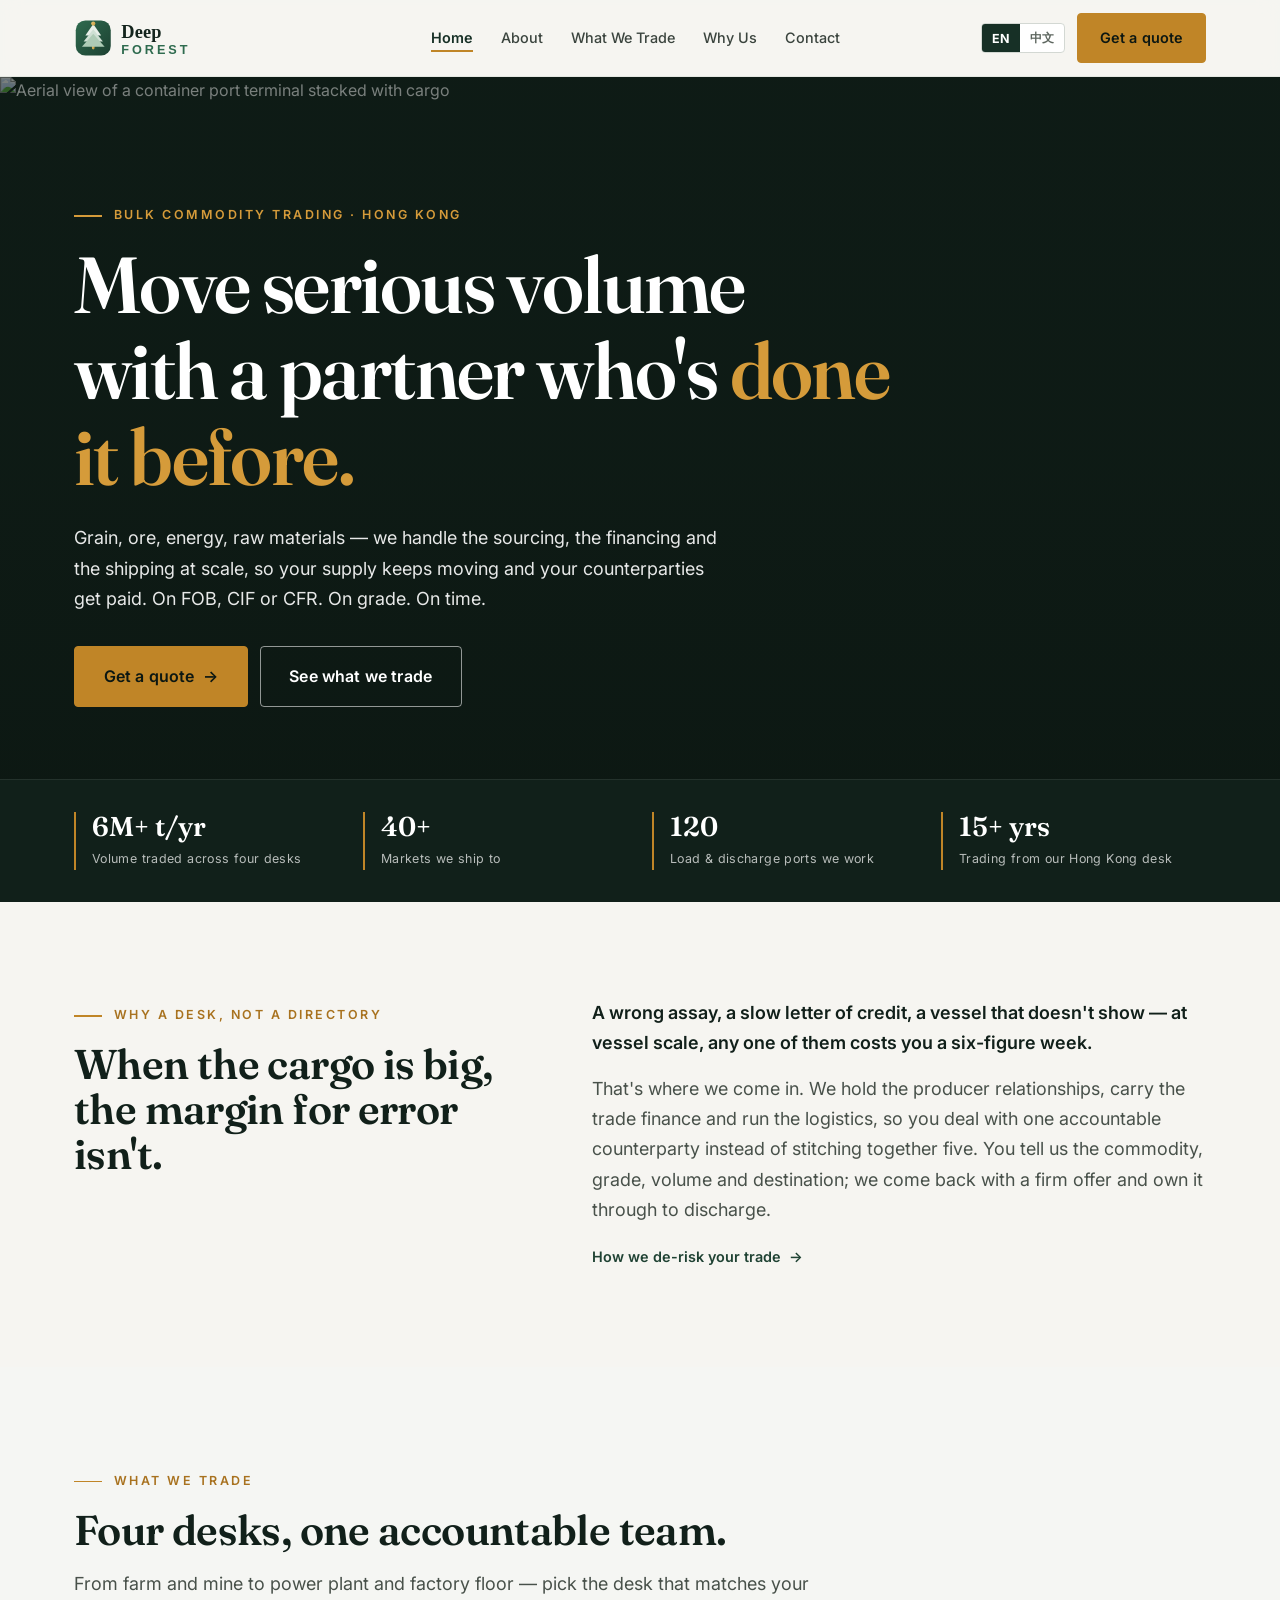
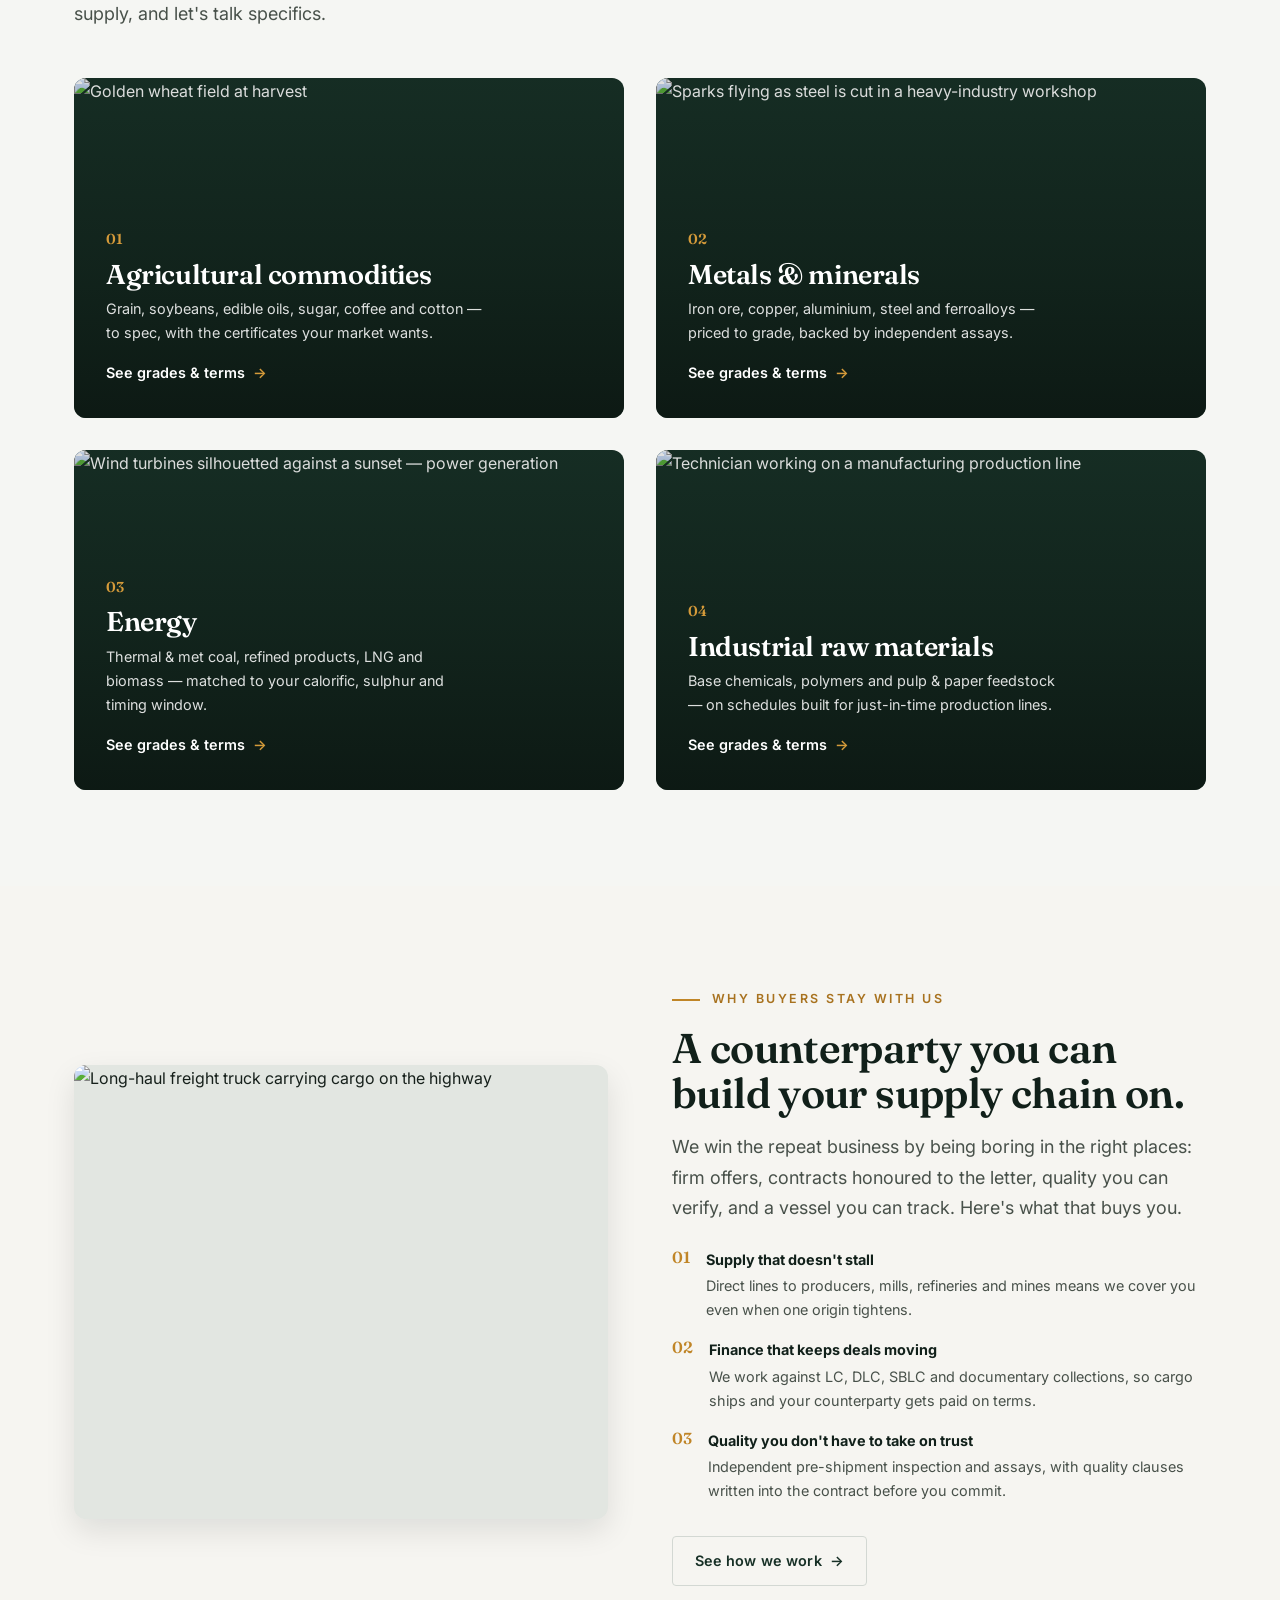
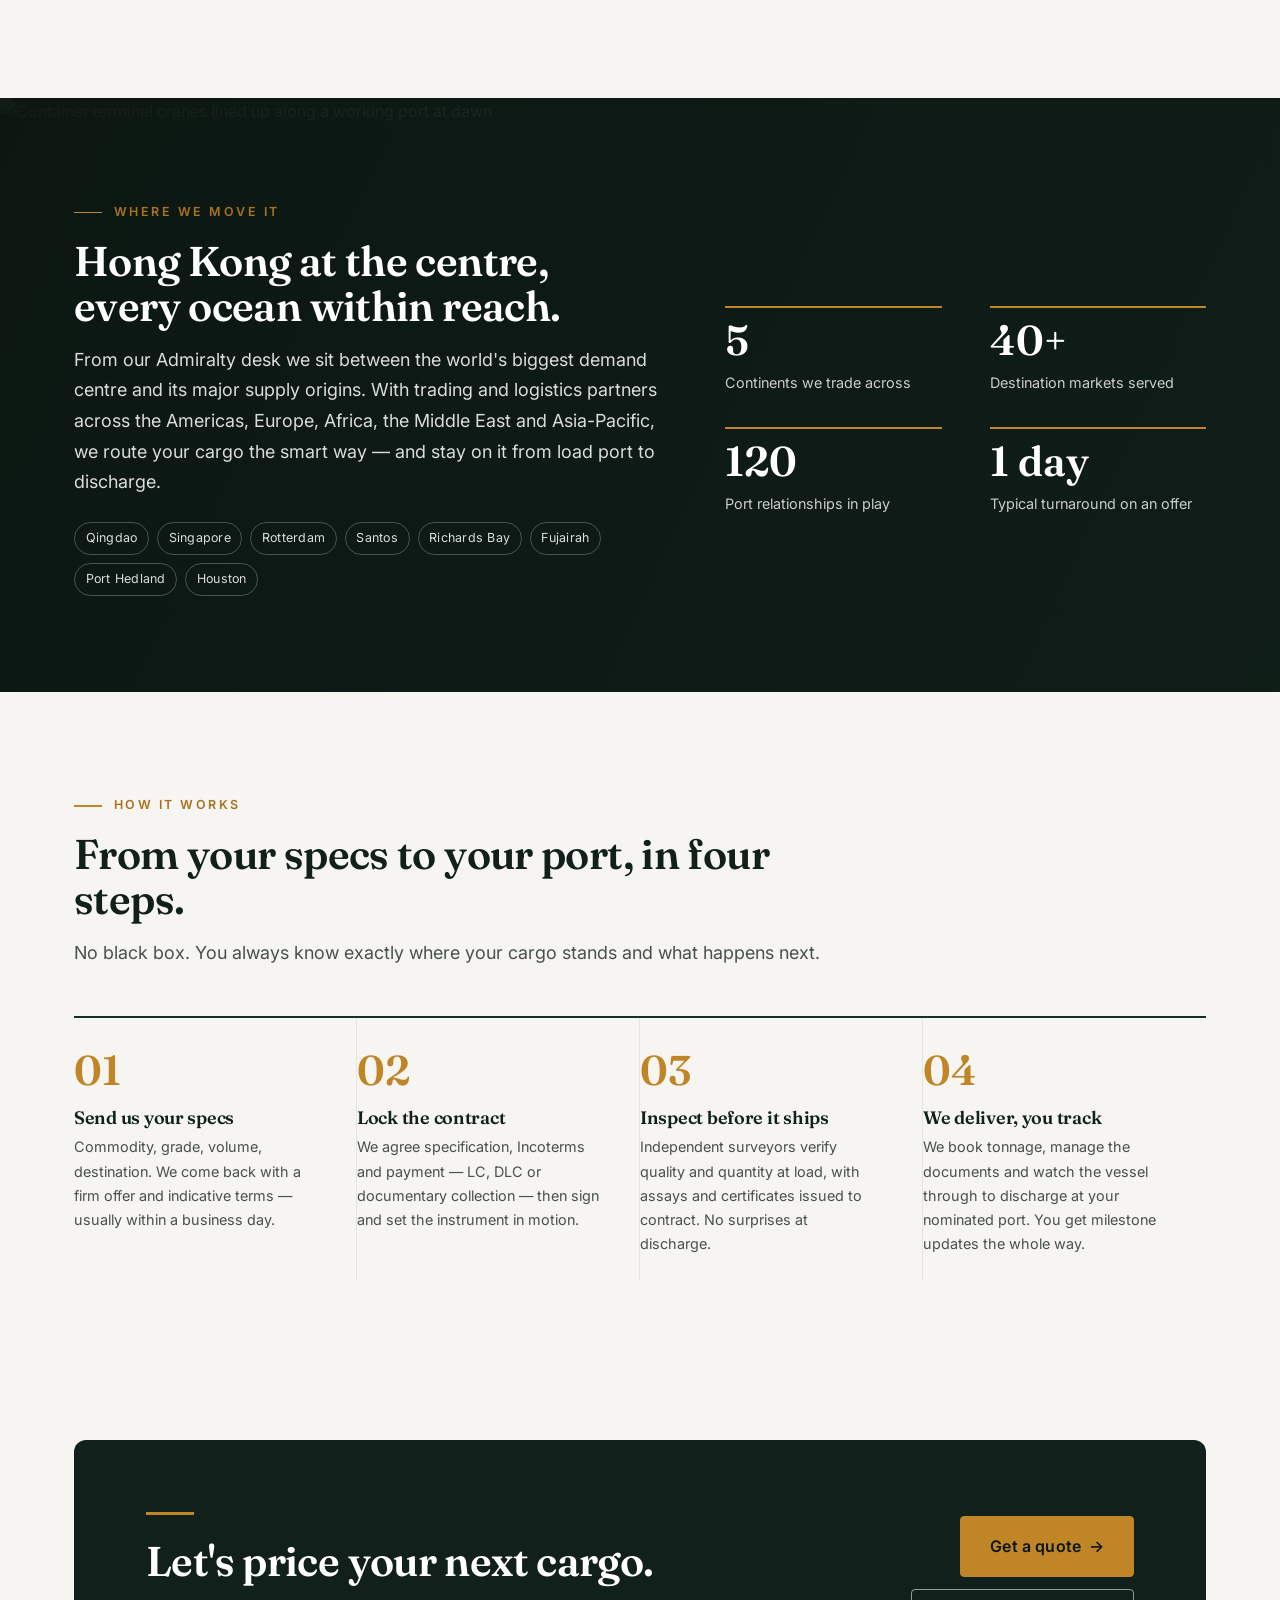
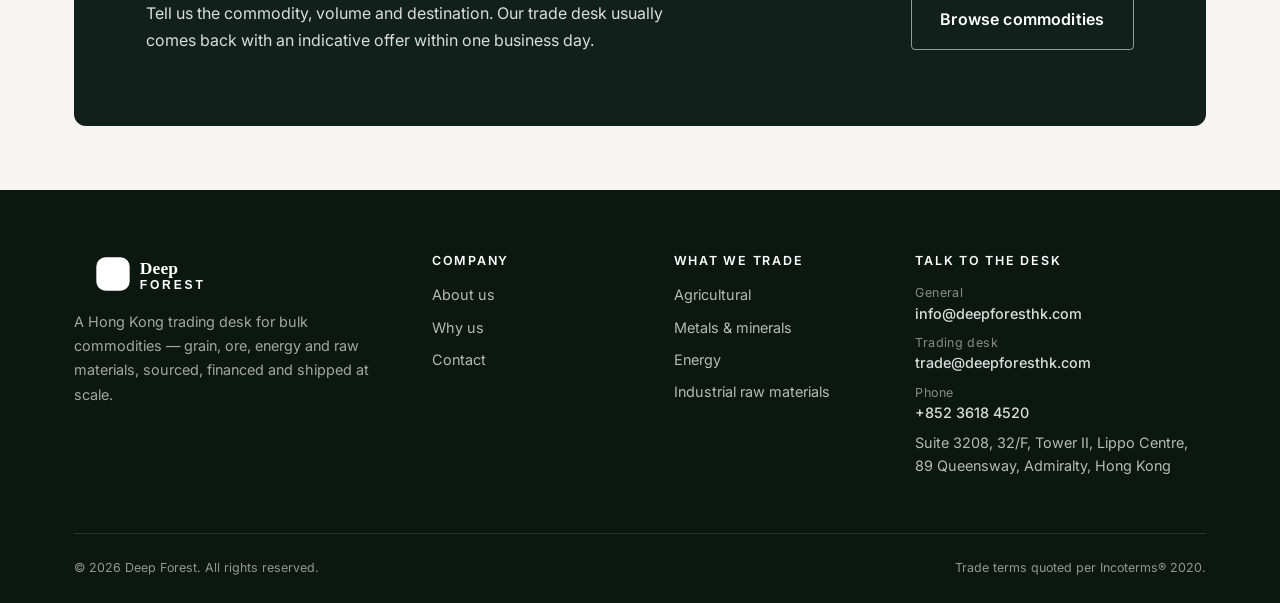
==== commit b3d1c8a5: "Remove WhatsApp & WeChat contacts (instantly verifiable placeholders) Co-Authored-By: Claude Opus 4." ====
--- a/index.html
+++ b/index.html
@@ -308,7 +308,6 @@
           <p><span class="lbl" data-en="General" data-zh="综合查询">General</span><a href="mailto:info@deepforesthk.com">info@deepforesthk.com</a></p>
           <p><span class="lbl" data-en="Trading desk" data-zh="交易台">Trading desk</span><a href="mailto:trade@deepforesthk.com">trade@deepforesthk.com</a></p>
           <p><span class="lbl" data-en="Phone" data-zh="电话">Phone</span><a href="tel:+85236184520">+852 3618 4520</a></p>
-          <p><span class="lbl" data-en="WhatsApp" data-zh="WhatsApp">WhatsApp</span><a href="tel:+85251327788">+852 5132 7788</a></p>
           <p data-en="Suite 3208, 32/F, Tower II, Lippo Centre, 89 Queensway, Admiralty, Hong Kong" data-zh="香港金钟金钟道 89 号力宝中心第二座 32 楼 3208 室">Suite 3208, 32/F, Tower II, Lippo Centre, 89 Queensway, Admiralty, Hong Kong</p>
         </div>
       </div>
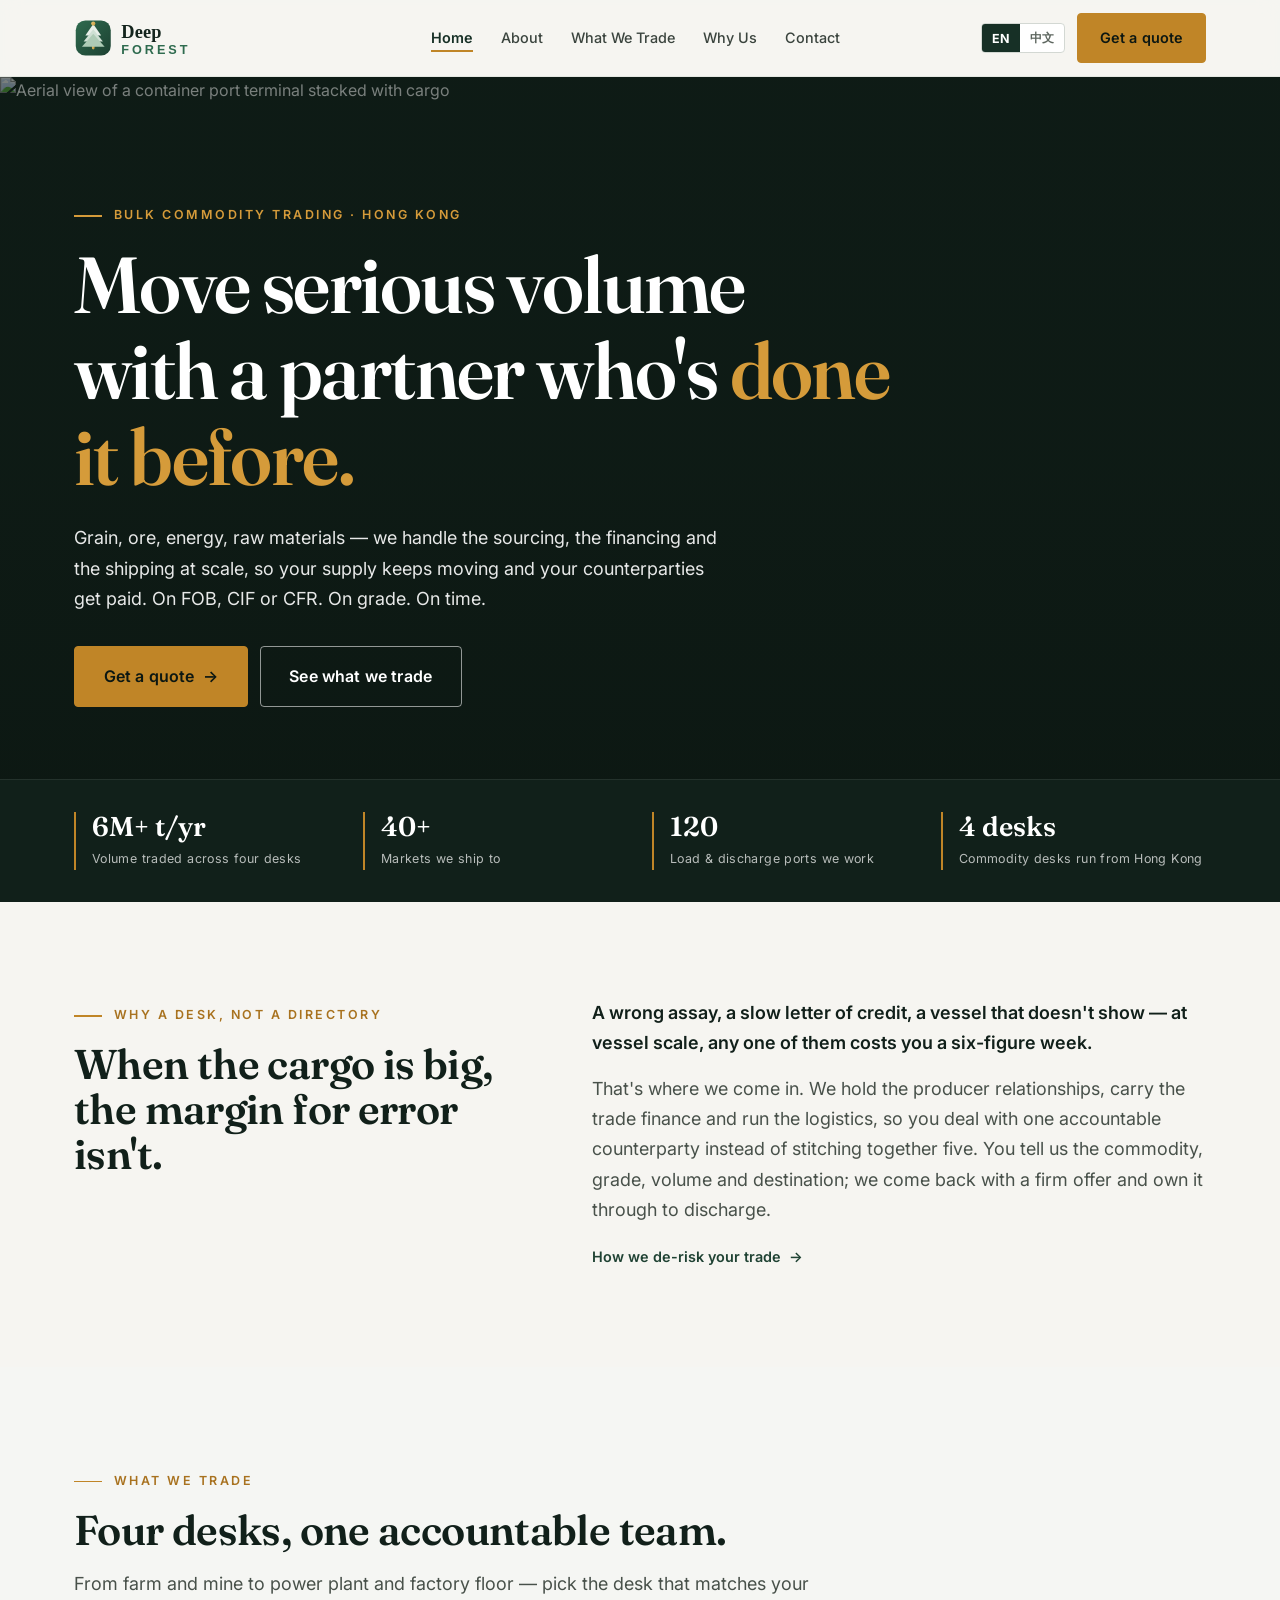
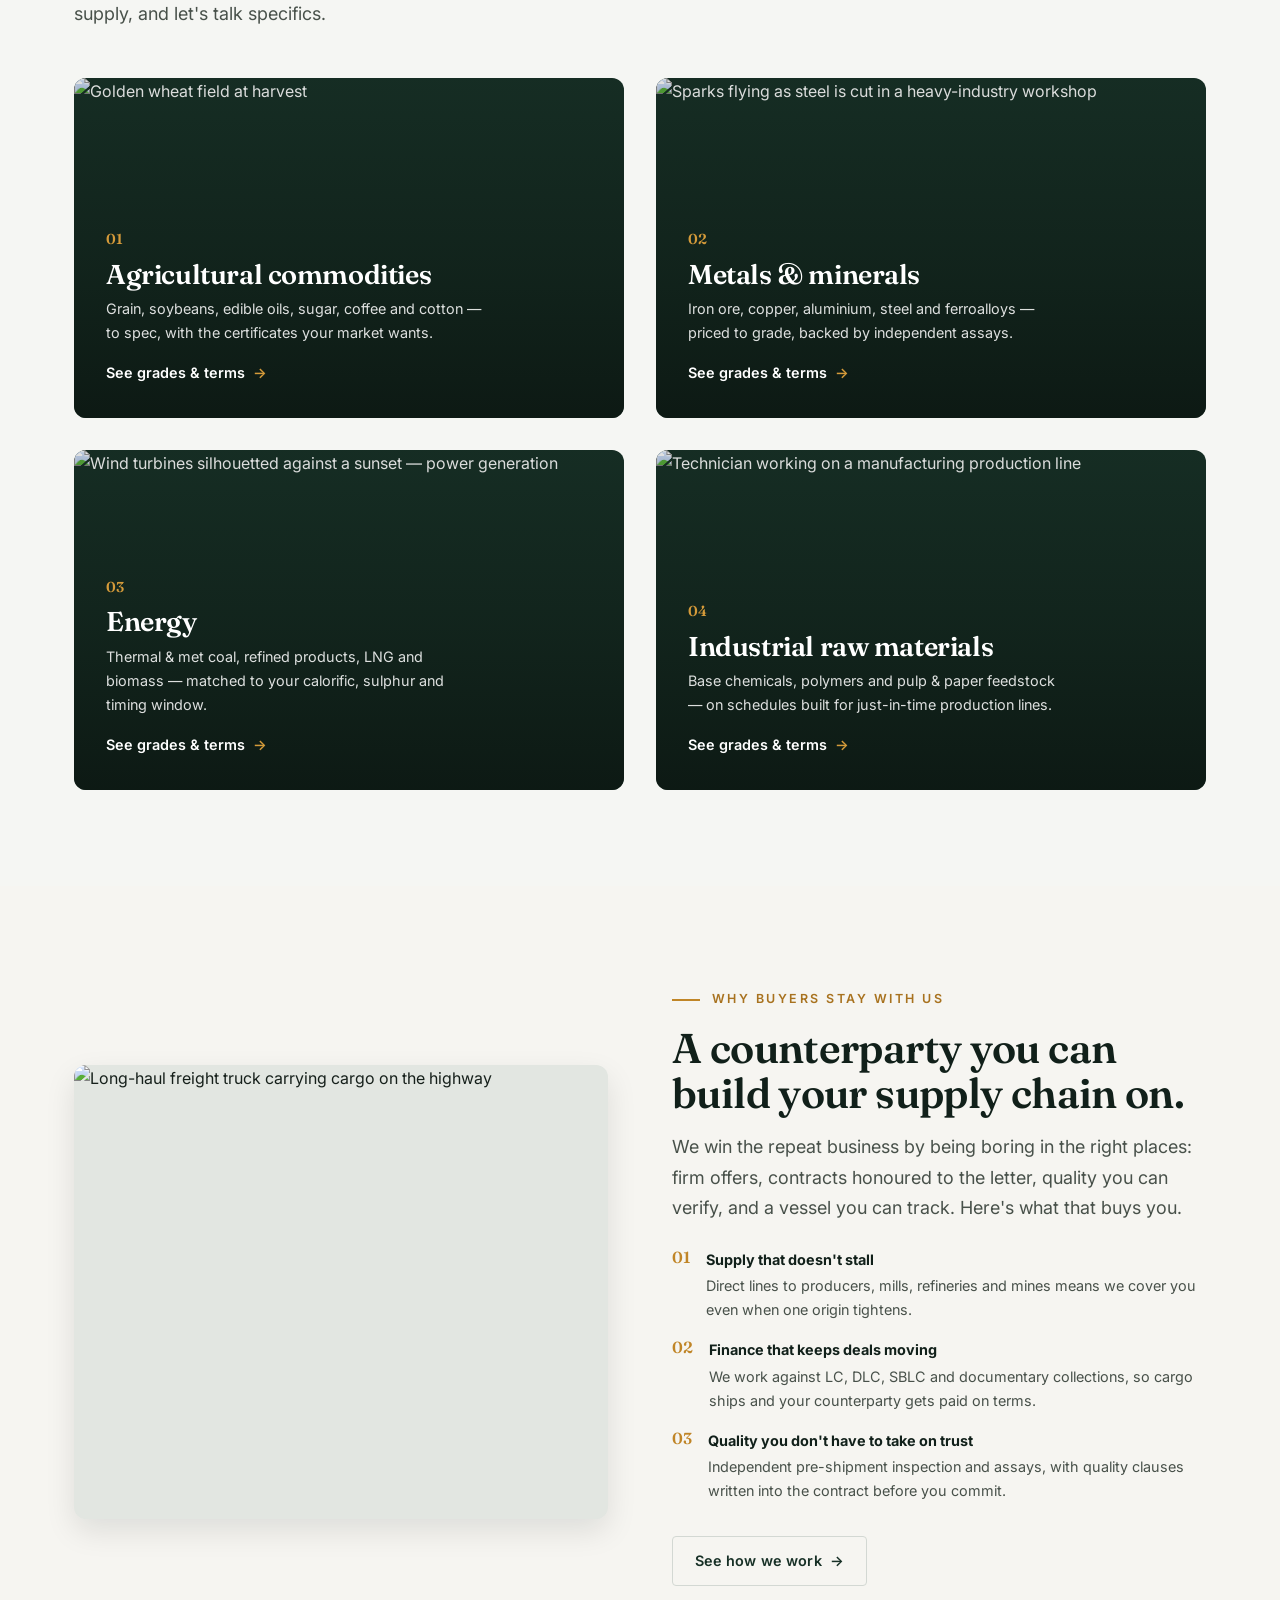
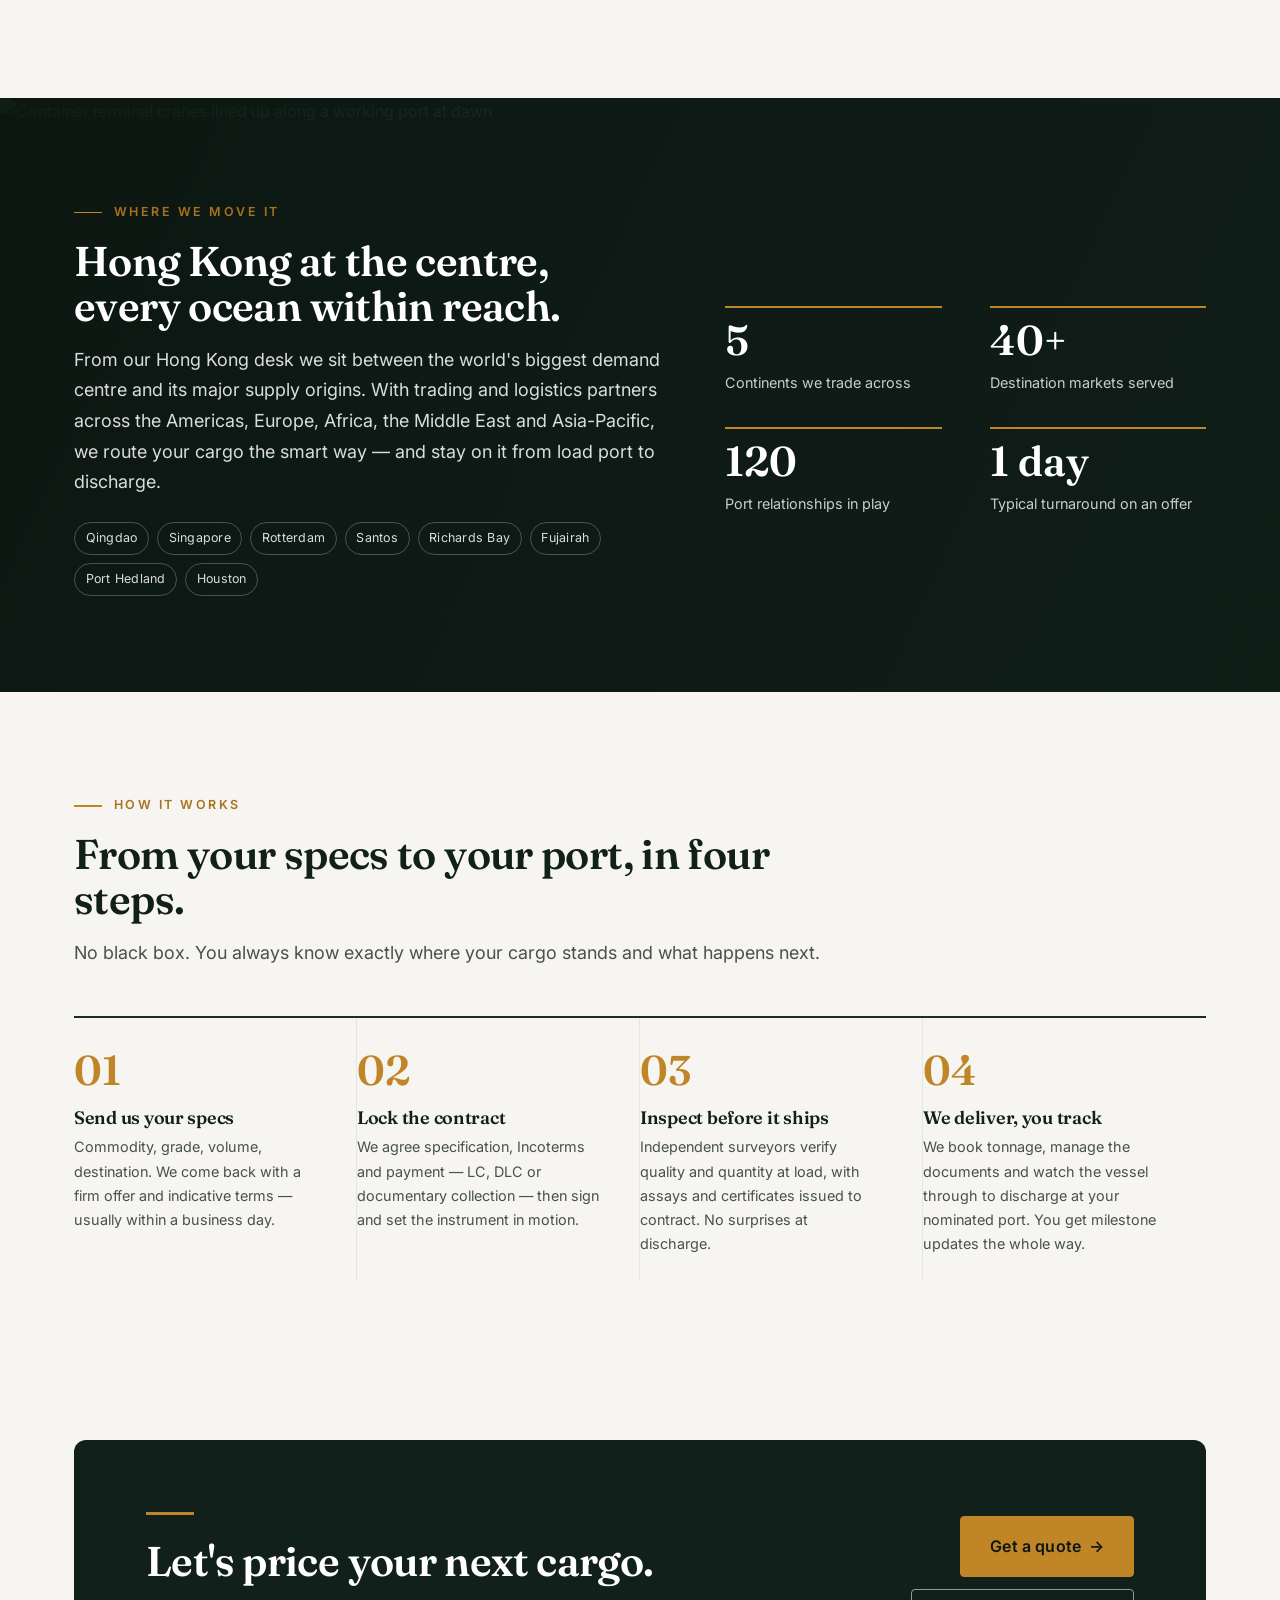
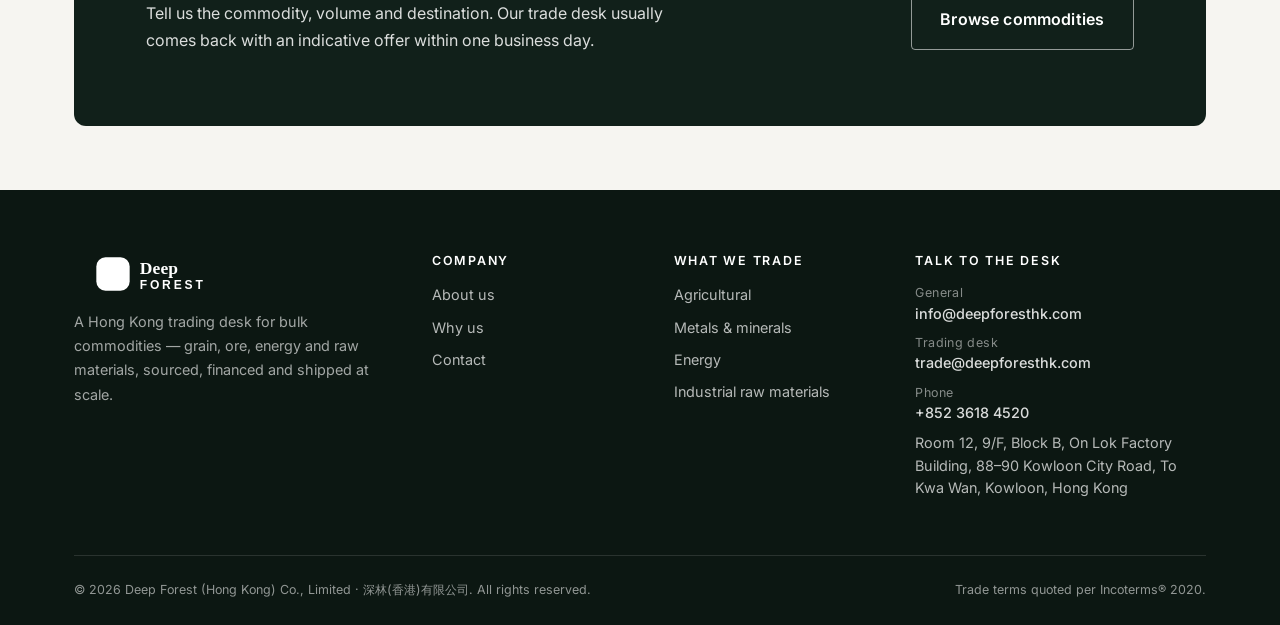
==== commit 24e92d7c: "Use real HK registry data: real registered address (To Kwa Wan), remove false tenure claims Co-Autho" ====
--- a/index.html
+++ b/index.html
@@ -88,8 +88,8 @@
           <span class="label" data-en="Load &amp; discharge ports we work" data-zh="我们经手的装卸港口">Load &amp; discharge ports we work</span>
         </div>
         <div class="fact">
-          <span class="num">15+ <span data-en="yrs" data-zh="年">yrs</span></span>
-          <span class="label" data-en="Trading from our Hong Kong desk" data-zh="香港交易台运营年限">Trading from our Hong Kong desk</span>
+          <span class="num">4 <span data-en="desks" data-zh="个台">desks</span></span>
+          <span class="label" data-en="Commodity desks run from Hong Kong" data-zh="香港运营的商品交易台">Commodity desks run from Hong Kong</span>
         </div>
       </div>
     </section>
@@ -205,7 +205,7 @@
           <div class="reveal">
             <span class="eyebrow" data-en="Where we move it" data-zh="我们的网络版图">Where we move it</span>
             <h2 data-en="Hong Kong at the centre, every ocean within reach." data-zh="立足香港，连通五大洋。">Hong Kong at the centre, every ocean within reach.</h2>
-            <p class="lead" data-en="From our Admiralty desk we sit between the world's biggest demand centre and its major supply origins. With trading and logistics partners across the Americas, Europe, Africa, the Middle East and Asia-Pacific, we route your cargo the smart way — and stay on it from load port to discharge." data-zh="从金钟的交易台出发，我们正处于全球最大需求中心与主要供应产区之间。凭借遍布美洲、欧洲、非洲、中东与亚太的贸易及物流伙伴，我们以最优路径为您调运货物——从装港到卸港全程紧盯。">From our Admiralty desk we sit between the world's biggest demand centre and its major supply origins. With trading and logistics partners across the Americas, Europe, Africa, the Middle East and Asia-Pacific, we route your cargo the smart way — and stay on it from load port to discharge.</p>
+            <p class="lead" data-en="From our Hong Kong desk we sit between the world's biggest demand centre and its major supply origins. With trading and logistics partners across the Americas, Europe, Africa, the Middle East and Asia-Pacific, we route your cargo the smart way — and stay on it from load port to discharge." data-zh="从香港的交易台出发，我们正处于全球最大需求中心与主要供应产区之间。凭借遍布美洲、欧洲、非洲、中东与亚太的贸易及物流伙伴，我们以最优路径为您调运货物——从装港到卸港全程紧盯。">From our Hong Kong desk we sit between the world's biggest demand centre and its major supply origins. With trading and logistics partners across the Americas, Europe, Africa, the Middle East and Asia-Pacific, we route your cargo the smart way — and stay on it from load port to discharge.</p>
             <ul class="port-list" aria-label="Ports we regularly work">
               <li>Qingdao</li>
               <li>Singapore</li>
@@ -308,11 +308,11 @@
           <p><span class="lbl" data-en="General" data-zh="综合查询">General</span><a href="mailto:info@deepforesthk.com">info@deepforesthk.com</a></p>
           <p><span class="lbl" data-en="Trading desk" data-zh="交易台">Trading desk</span><a href="mailto:trade@deepforesthk.com">trade@deepforesthk.com</a></p>
           <p><span class="lbl" data-en="Phone" data-zh="电话">Phone</span><a href="tel:+85236184520">+852 3618 4520</a></p>
-          <p data-en="Suite 3208, 32/F, Tower II, Lippo Centre, 89 Queensway, Admiralty, Hong Kong" data-zh="香港金钟金钟道 89 号力宝中心第二座 32 楼 3208 室">Suite 3208, 32/F, Tower II, Lippo Centre, 89 Queensway, Admiralty, Hong Kong</p>
+          <p data-en="Room 12, 9/F, Block B, On Lok Factory Building, 88–90 Kowloon City Road, To Kwa Wan, Kowloon, Hong Kong" data-zh="香港九龙土瓜湾九龙城道 88–90 号安乐工厂大厦 B 座 9 楼 12 室">Room 12, 9/F, Block B, On Lok Factory Building, 88–90 Kowloon City Road, To Kwa Wan, Kowloon, Hong Kong</p>
         </div>
       </div>
       <div class="footer-bottom">
-        <span>&copy; <span data-year>2026</span> Deep Forest. <span data-en="All rights reserved." data-zh="版权所有。">All rights reserved.</span></span>
+        <span>&copy; <span data-year>2026</span> Deep Forest (Hong Kong) Co., Limited · 深林(香港)有限公司. <span data-en="All rights reserved." data-zh="版权所有。">All rights reserved.</span></span>
         <span class="legal">
           <span data-en="Trade terms quoted per Incoterms® 2020." data-zh="贸易条款按《国际贸易术语解释通则 2020》报价。">Trade terms quoted per Incoterms® 2020.</span>
         </span>
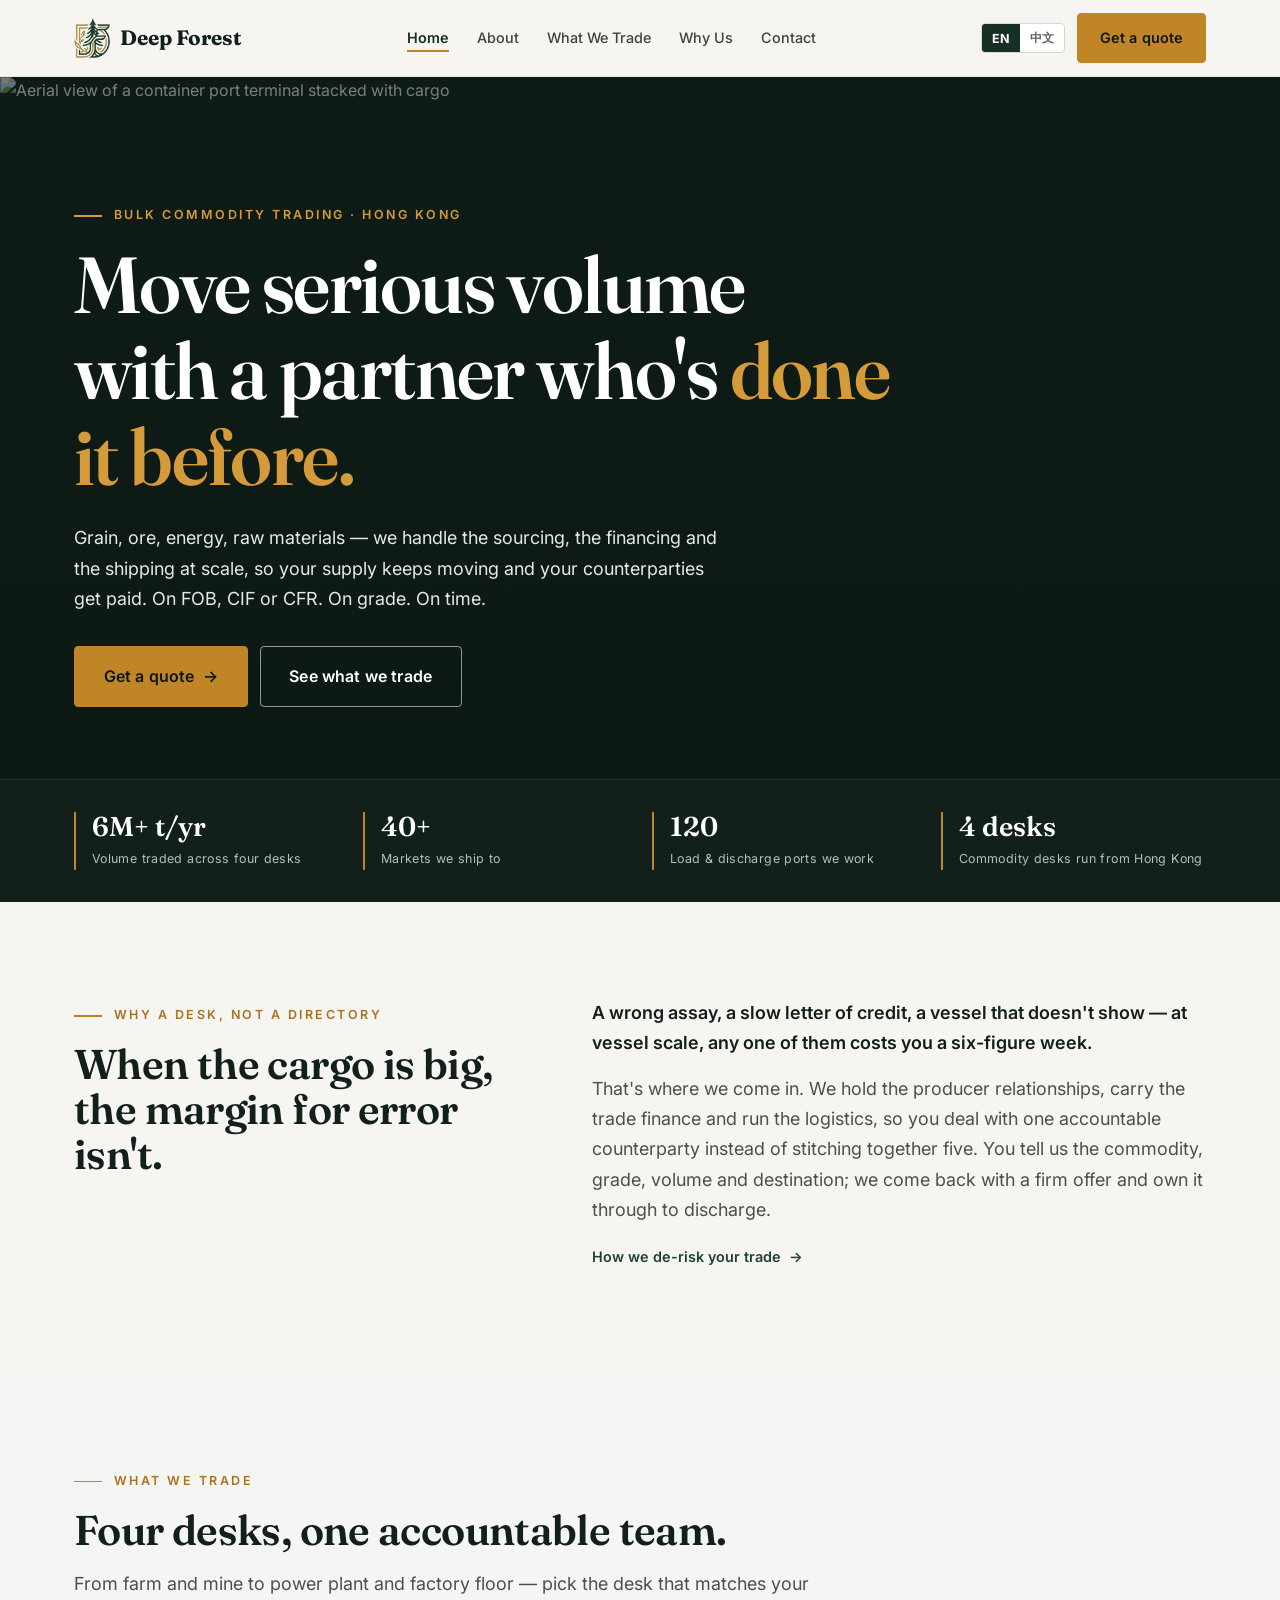
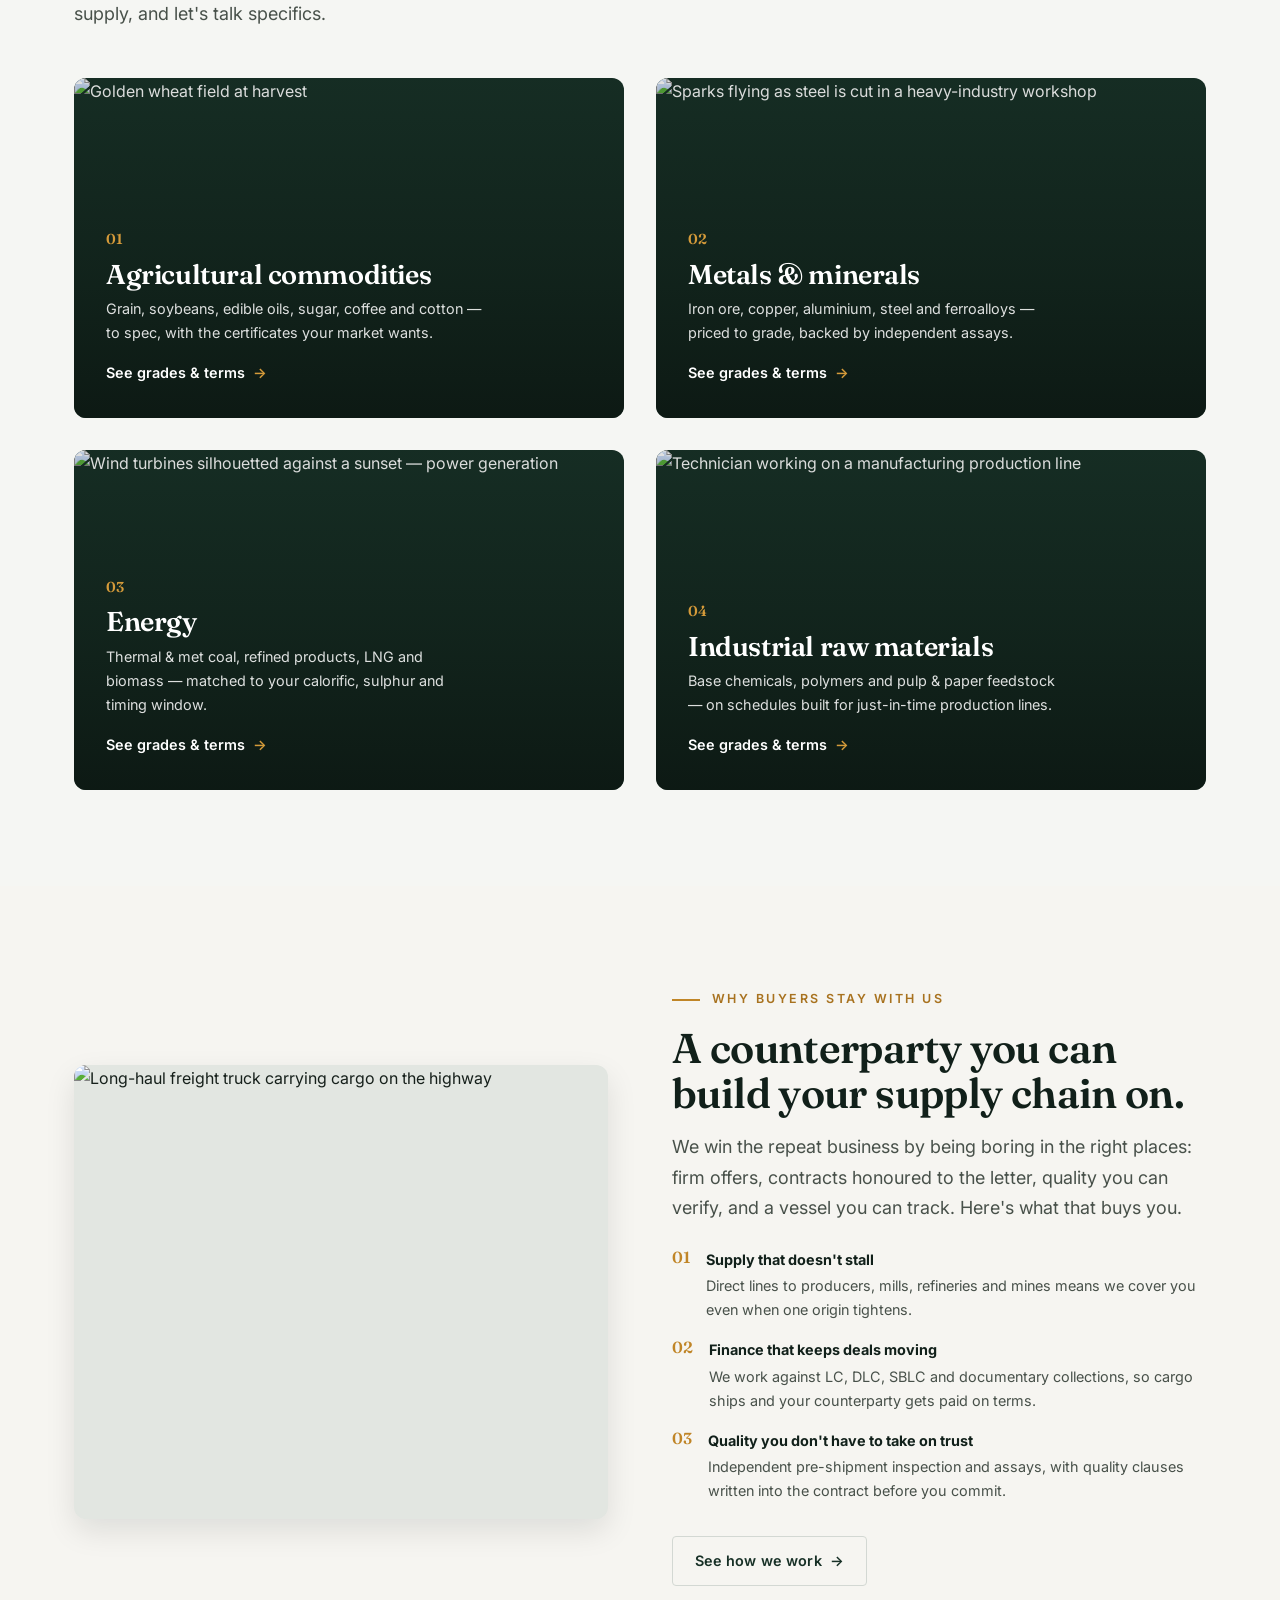
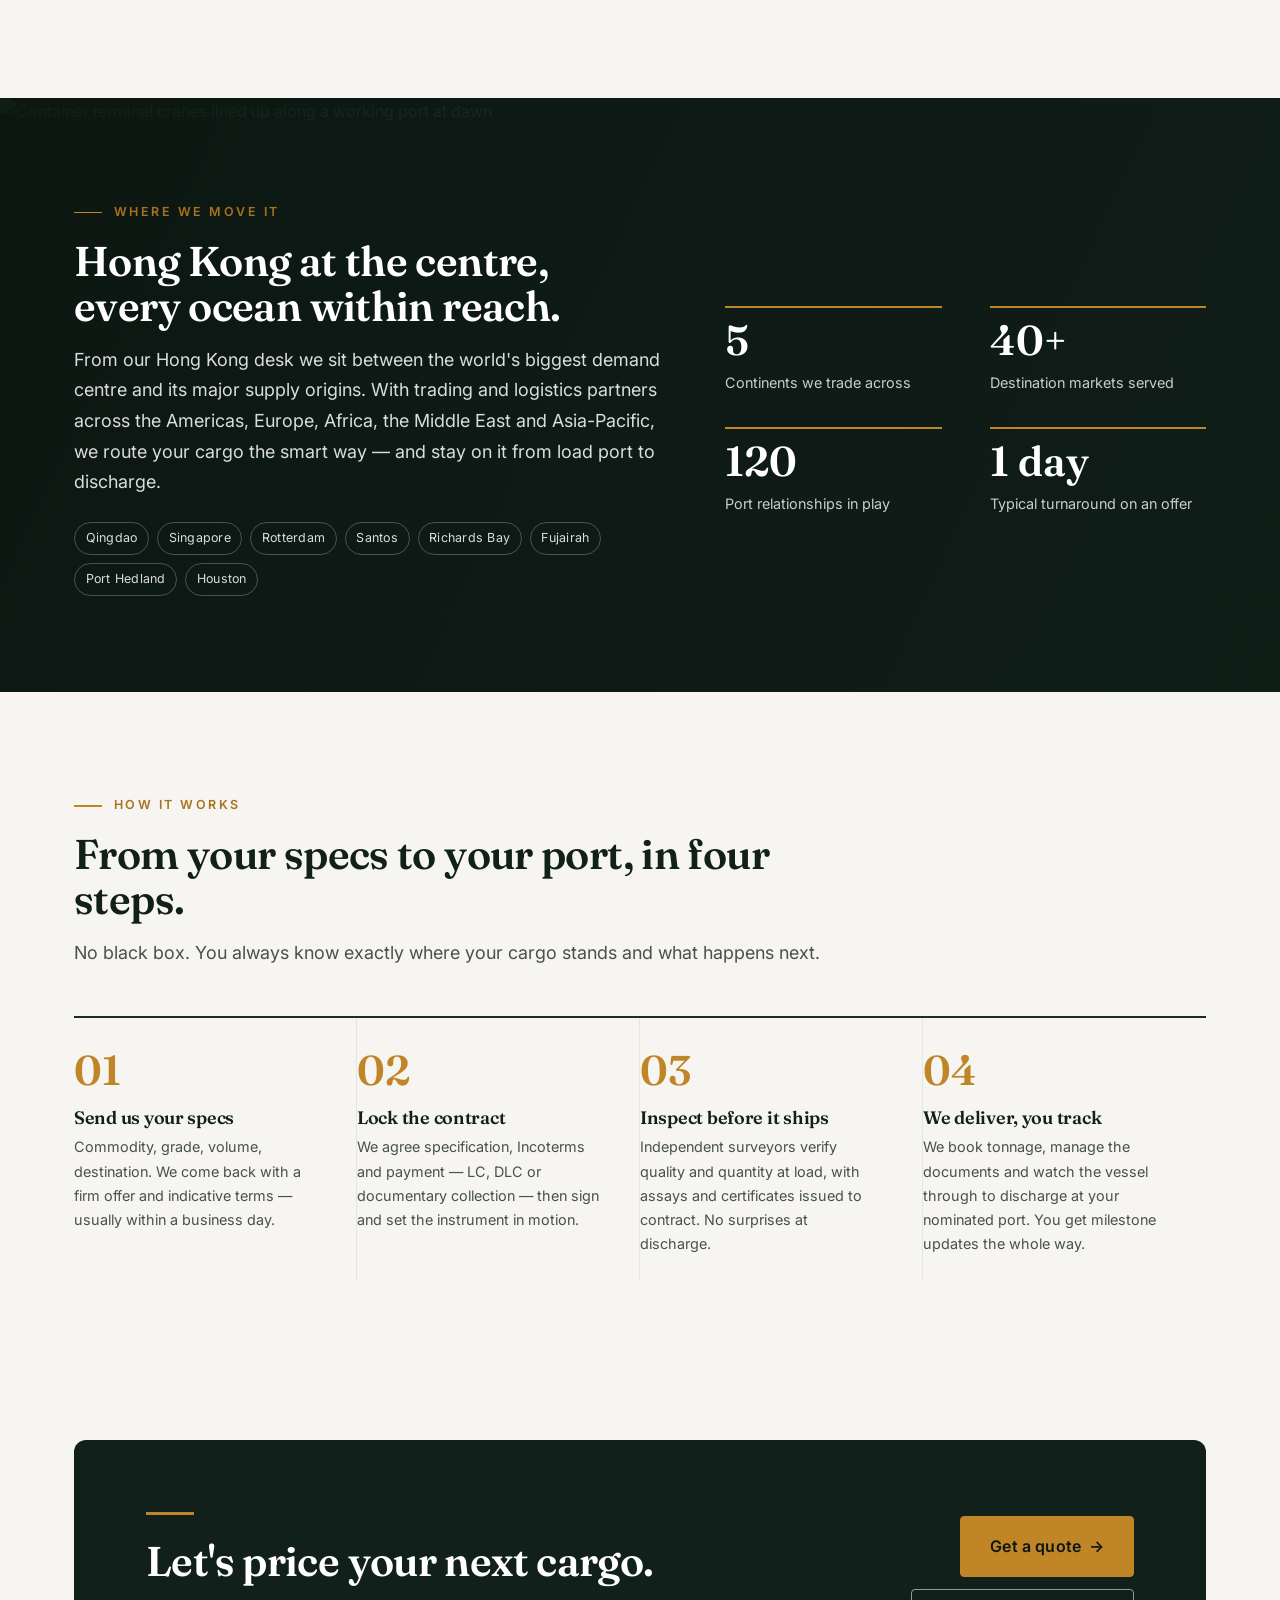
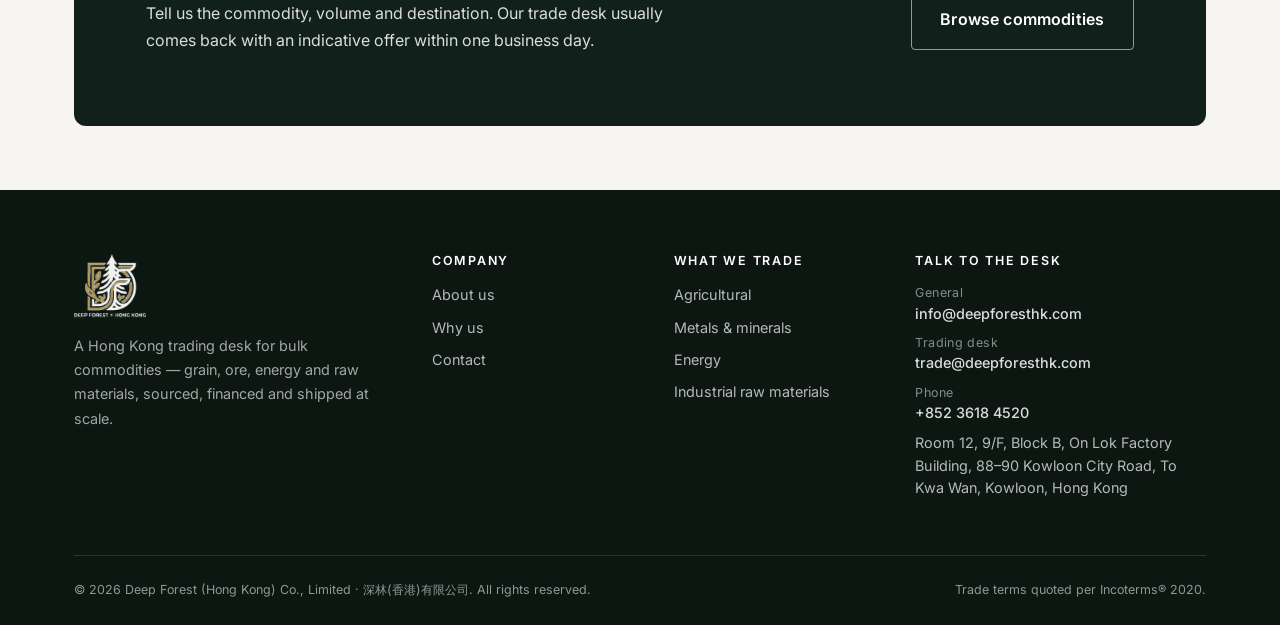
==== commit 64f2707b: "Add real brand logo: header mark + wordmark, white/gold footer lockup, PNG favicon Co-Authored-By: C" ====
--- a/index.html
+++ b/index.html
@@ -15,6 +15,7 @@
   <meta property="og:image" content="https://images.unsplash.com/photo-1494412574643-ff11b0a5c1c3?auto=format&fit=crop&w=1200&q=70" />
   <meta name="twitter:card" content="summary_large_image" />
 
+  <link rel="icon" type="image/png" href="favicon.png" />
   <link rel="icon" type="image/svg+xml" href="favicon.svg" />
   <link rel="preconnect" href="https://fonts.googleapis.com" />
   <link rel="preconnect" href="https://fonts.gstatic.com" crossorigin />
@@ -28,7 +29,8 @@
   <header class="site-header">
     <div class="container header-inner">
       <a href="index.html" class="brand" aria-label="Deep Forest — home">
-        <img src="assets/logo.svg" alt="Deep Forest" width="248" height="48" />
+        <img class="brand-mark" src="assets/logo.png" alt="Deep Forest" />
+        <span class="brand-name">Deep Forest</span>
       </a>
 
       <nav class="primary-nav" id="primary-nav" aria-label="Primary">
@@ -283,7 +285,7 @@
     <div class="container">
       <div class="footer-top">
         <div class="footer-brand">
-          <img src="assets/logo.svg" alt="Deep Forest" width="248" height="48" />
+          <img src="assets/logo-footer.png" alt="Deep Forest (Hong Kong) Co., Limited" class="footer-logo" />
           <p data-en="A Hong Kong trading desk for bulk commodities — grain, ore, energy and raw materials, sourced, financed and shipped at scale." data-zh="香港大宗商品交易台——谷物、矿石、能源与原材料的规模化采购、融资与运输。">A Hong Kong trading desk for bulk commodities — grain, ore, energy and raw materials, sourced, financed and shipped at scale.</p>
         </div>
         <div class="footer-col">
--- a/assets/styles.css
+++ b/assets/styles.css
@@ -277,8 +277,9 @@
   min-height: var(--header-h);
 }
 
-.brand { display: inline-flex; align-items: center; }
-.brand img { height: 42px; width: auto; }
+.brand { display: flex; align-items: center; gap: .6rem; }
+.brand-mark { height: 40px; width: auto; display: block; }
+.brand-name { font-family: var(--font-display); font-weight: 700; font-size: 1.3rem; color: var(--pine-900); }
 
 .primary-nav { display: flex; align-items: center; }
 .nav-list {
@@ -833,7 +834,7 @@
   padding-bottom: var(--sp-7);
   border-bottom: 1px solid rgba(255,255,255,.12);
 }
-.footer-brand img { height: 40px; filter: brightness(0) invert(1); margin-bottom: var(--sp-4); }
+.footer-brand img.footer-logo { height: 64px; width: auto; display: block; margin-bottom: var(--sp-4); }
 .footer-brand p { font-size: var(--fs-sm); color: rgba(255,255,255,.62); max-width: 36ch; }
 .footer-col h4 { color: #fff; font-family: var(--font-body); font-size: var(--fs-xs); letter-spacing: .14em; text-transform: uppercase; margin-bottom: var(--sp-4); }
 .footer-col ul { display: grid; gap: var(--sp-2); }
@@ -937,6 +938,7 @@
 
 @media (max-width: 600px) {
   :root { --header-h: 64px; }
+  .brand img.brand-mark { height: 32px; }
   .grid-4, .steps, .factrow { grid-template-columns: 1fr 1fr; }
   .step:nth-child(odd) { border-right: 0; }
   .factline .container { grid-template-columns: 1fr 1fr; }
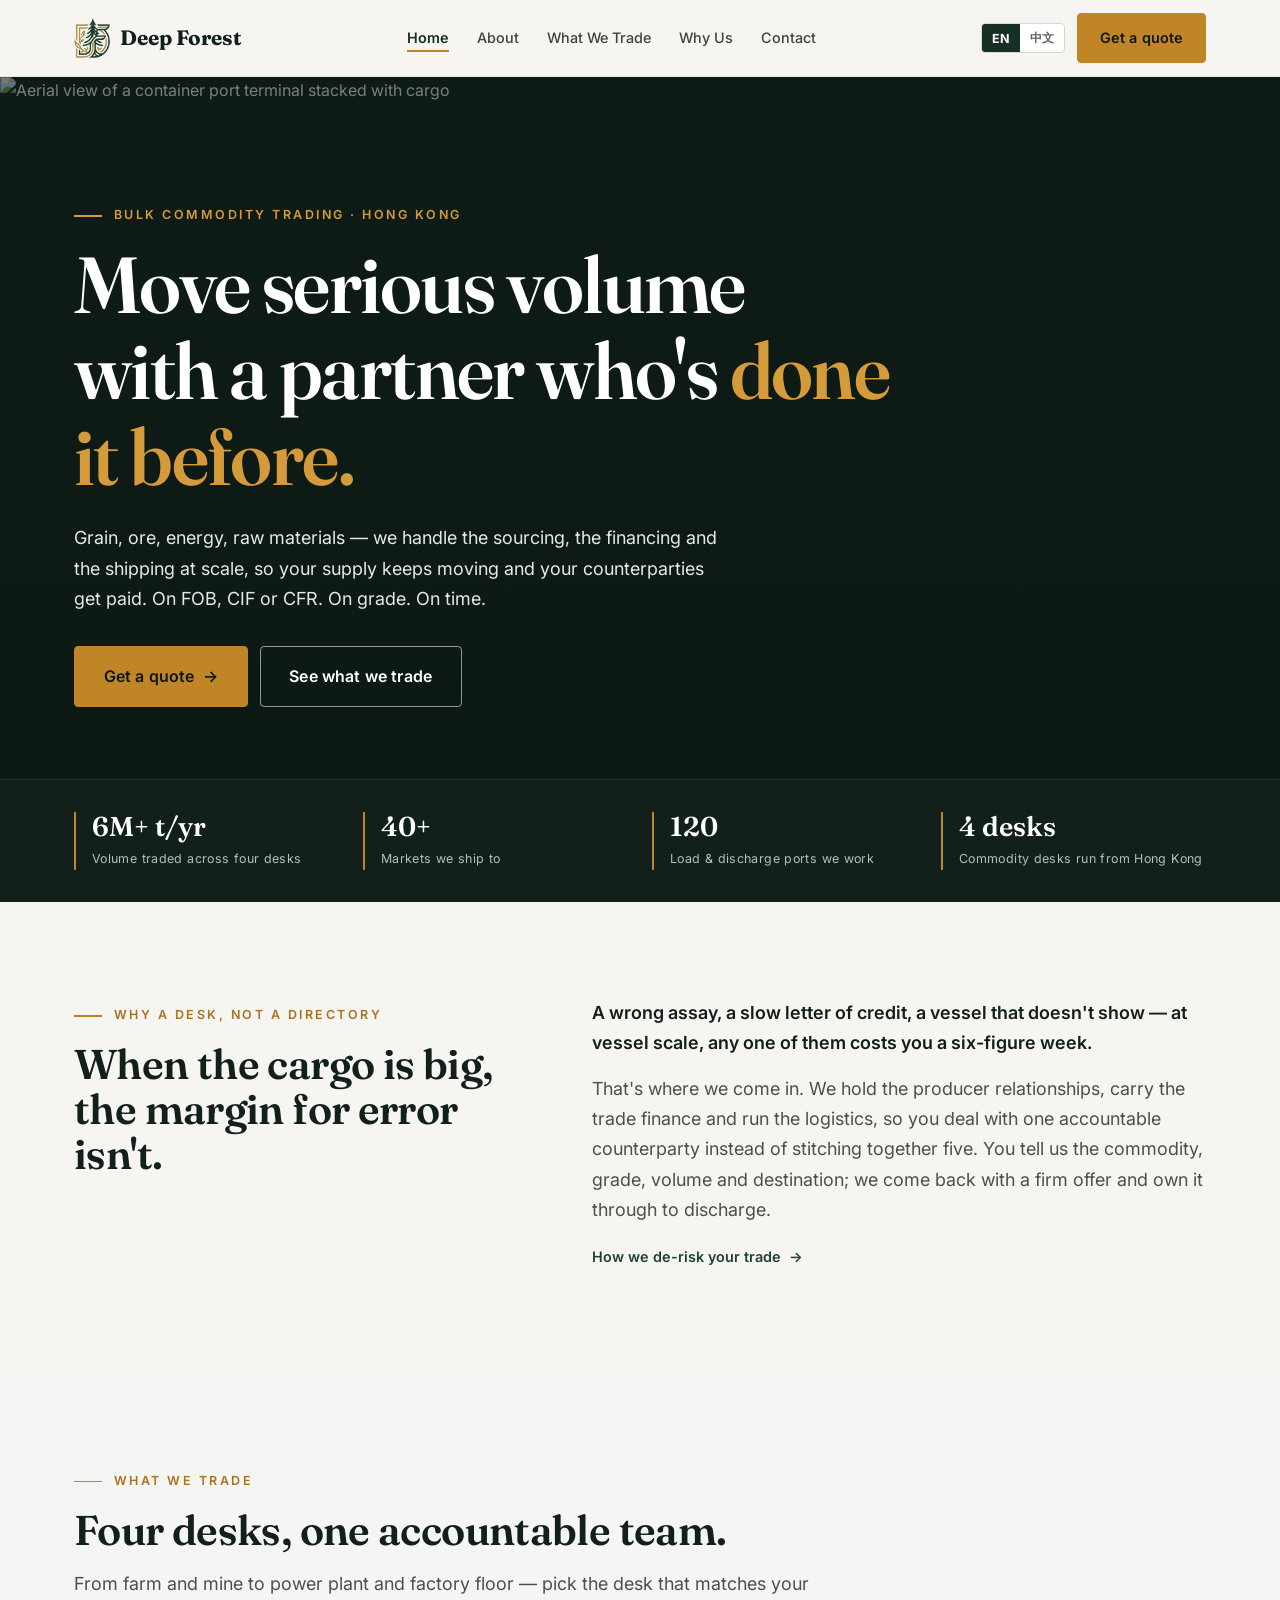
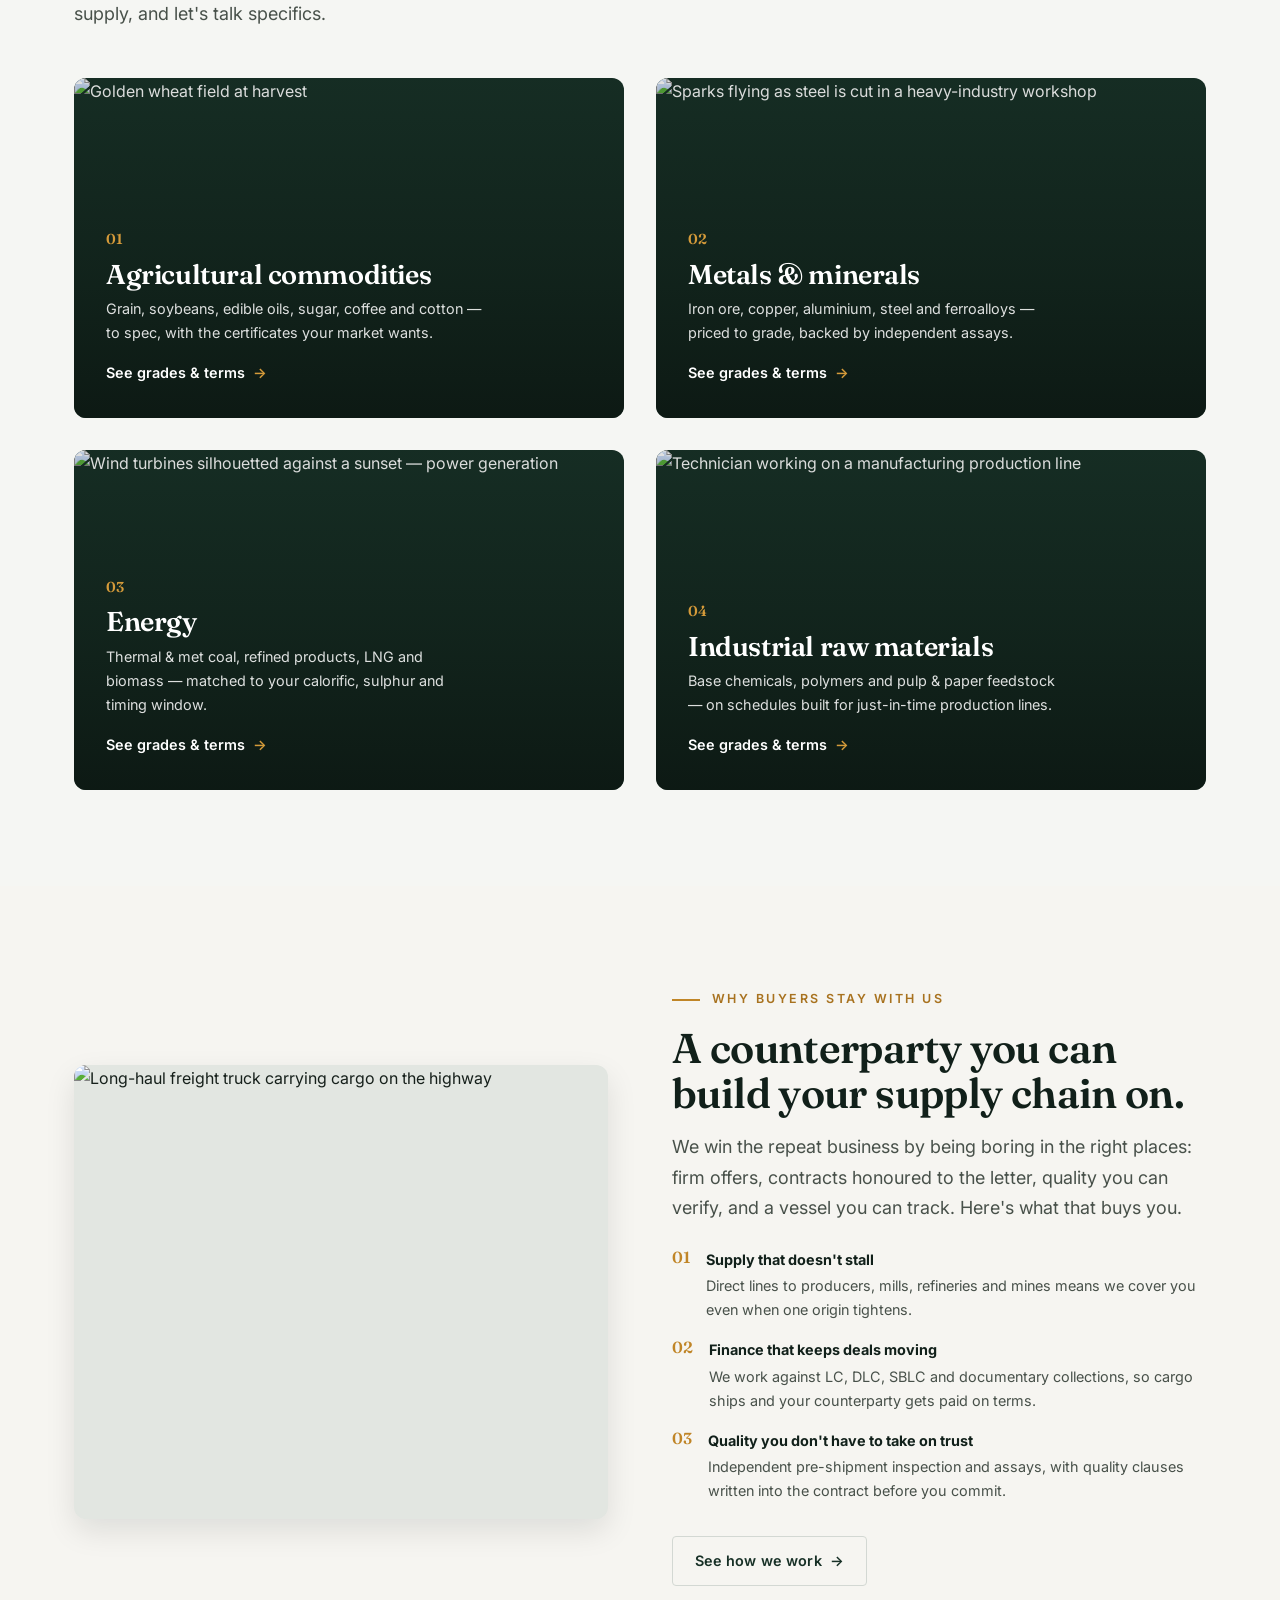
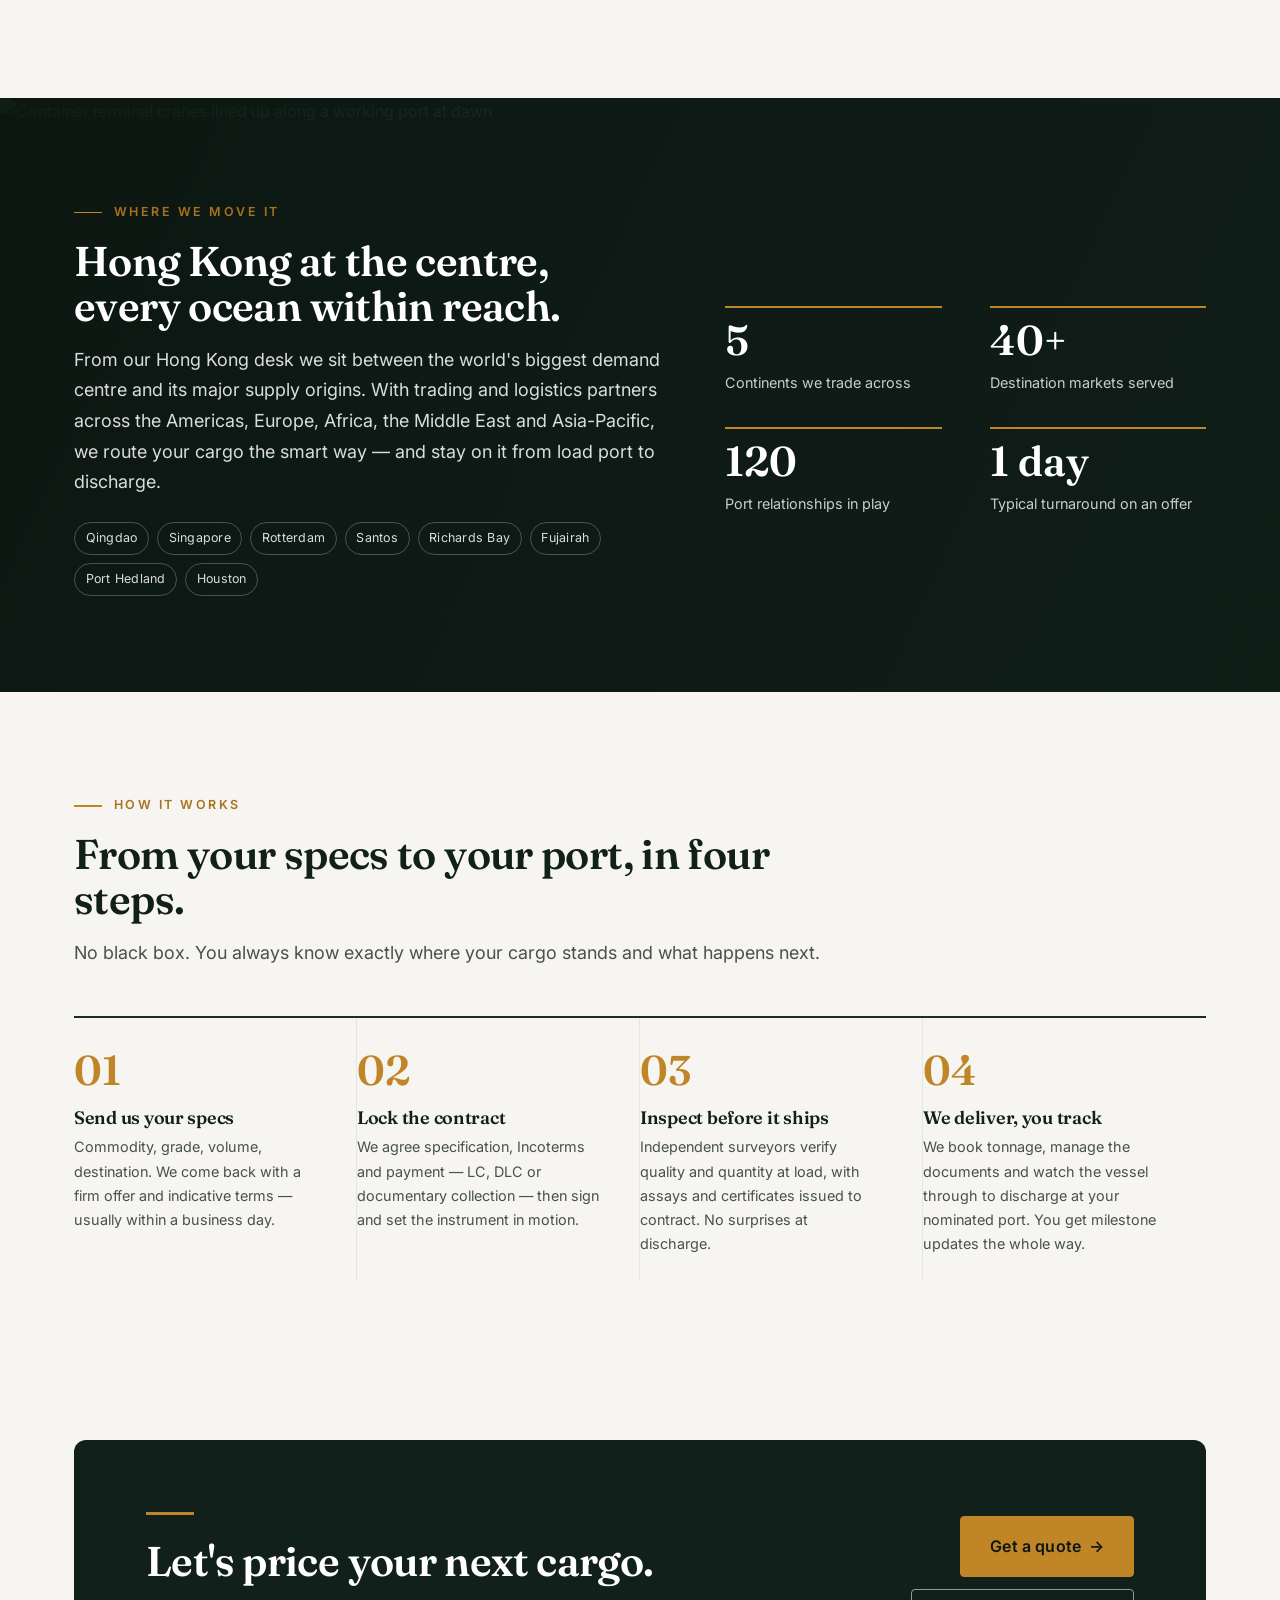
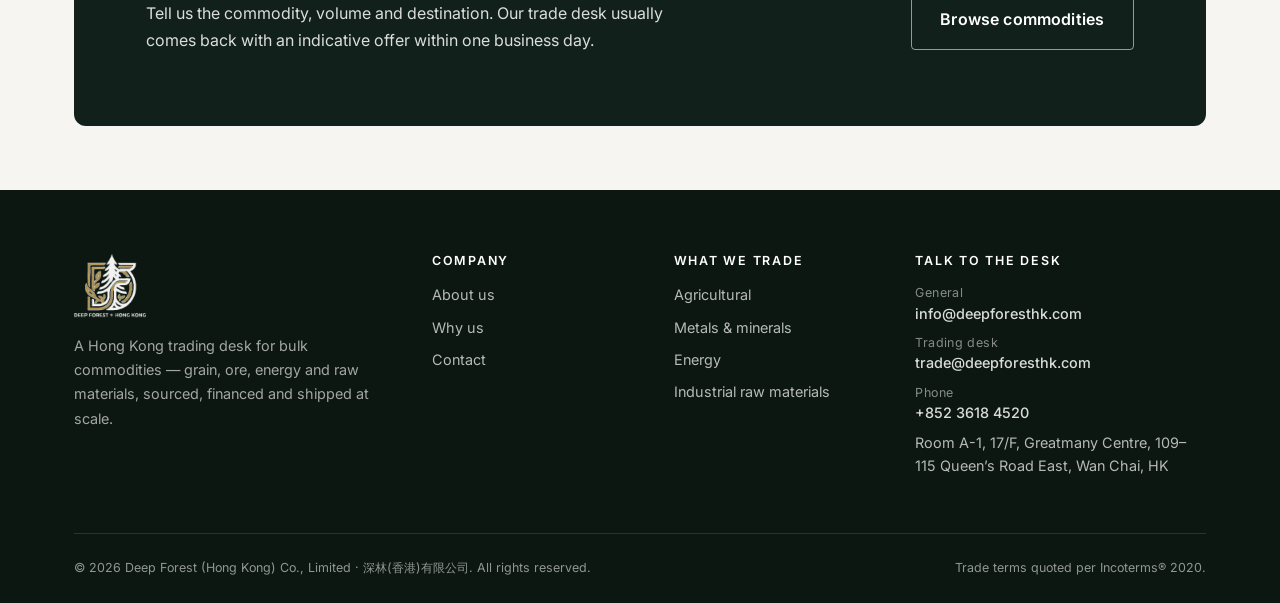
==== commit 7cc19f37: "Update office address" ====
--- a/index.html
+++ b/index.html
@@ -310,7 +310,7 @@
           <p><span class="lbl" data-en="General" data-zh="综合查询">General</span><a href="mailto:info@deepforesthk.com">info@deepforesthk.com</a></p>
           <p><span class="lbl" data-en="Trading desk" data-zh="交易台">Trading desk</span><a href="mailto:trade@deepforesthk.com">trade@deepforesthk.com</a></p>
           <p><span class="lbl" data-en="Phone" data-zh="电话">Phone</span><a href="tel:+85236184520">+852 3618 4520</a></p>
-          <p data-en="Room 12, 9/F, Block B, On Lok Factory Building, 88–90 Kowloon City Road, To Kwa Wan, Kowloon, Hong Kong" data-zh="香港九龙土瓜湾九龙城道 88–90 号安乐工厂大厦 B 座 9 楼 12 室">Room 12, 9/F, Block B, On Lok Factory Building, 88–90 Kowloon City Road, To Kwa Wan, Kowloon, Hong Kong</p>
+          <p data-en="Room A-1, 17/F, Greatmany Centre, 109–115 Queen’s Road East, Wan Chai, HK" data-zh="香港湾仔皇后大道东 109–115 号智群商业中心 17 楼 A-1 室">Room A-1, 17/F, Greatmany Centre, 109–115 Queen’s Road East, Wan Chai, HK</p>
         </div>
       </div>
       <div class="footer-bottom">
